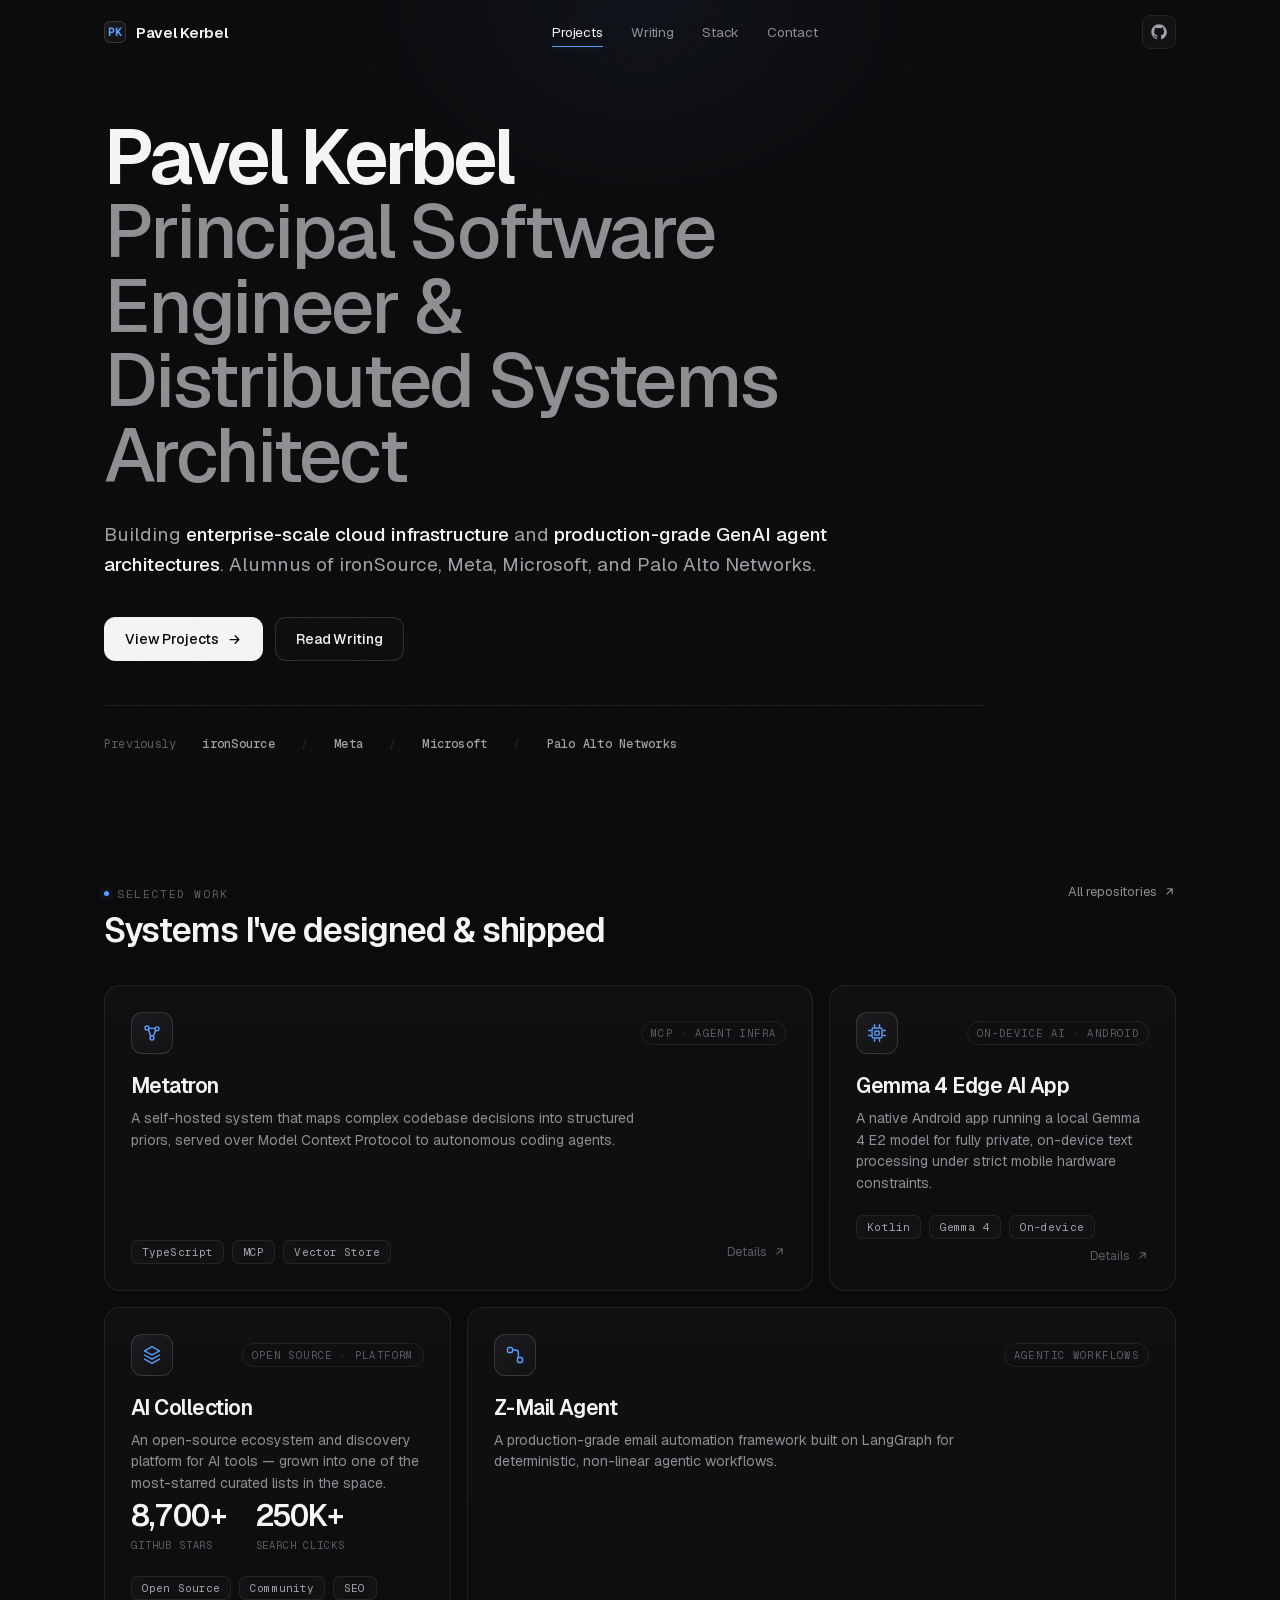
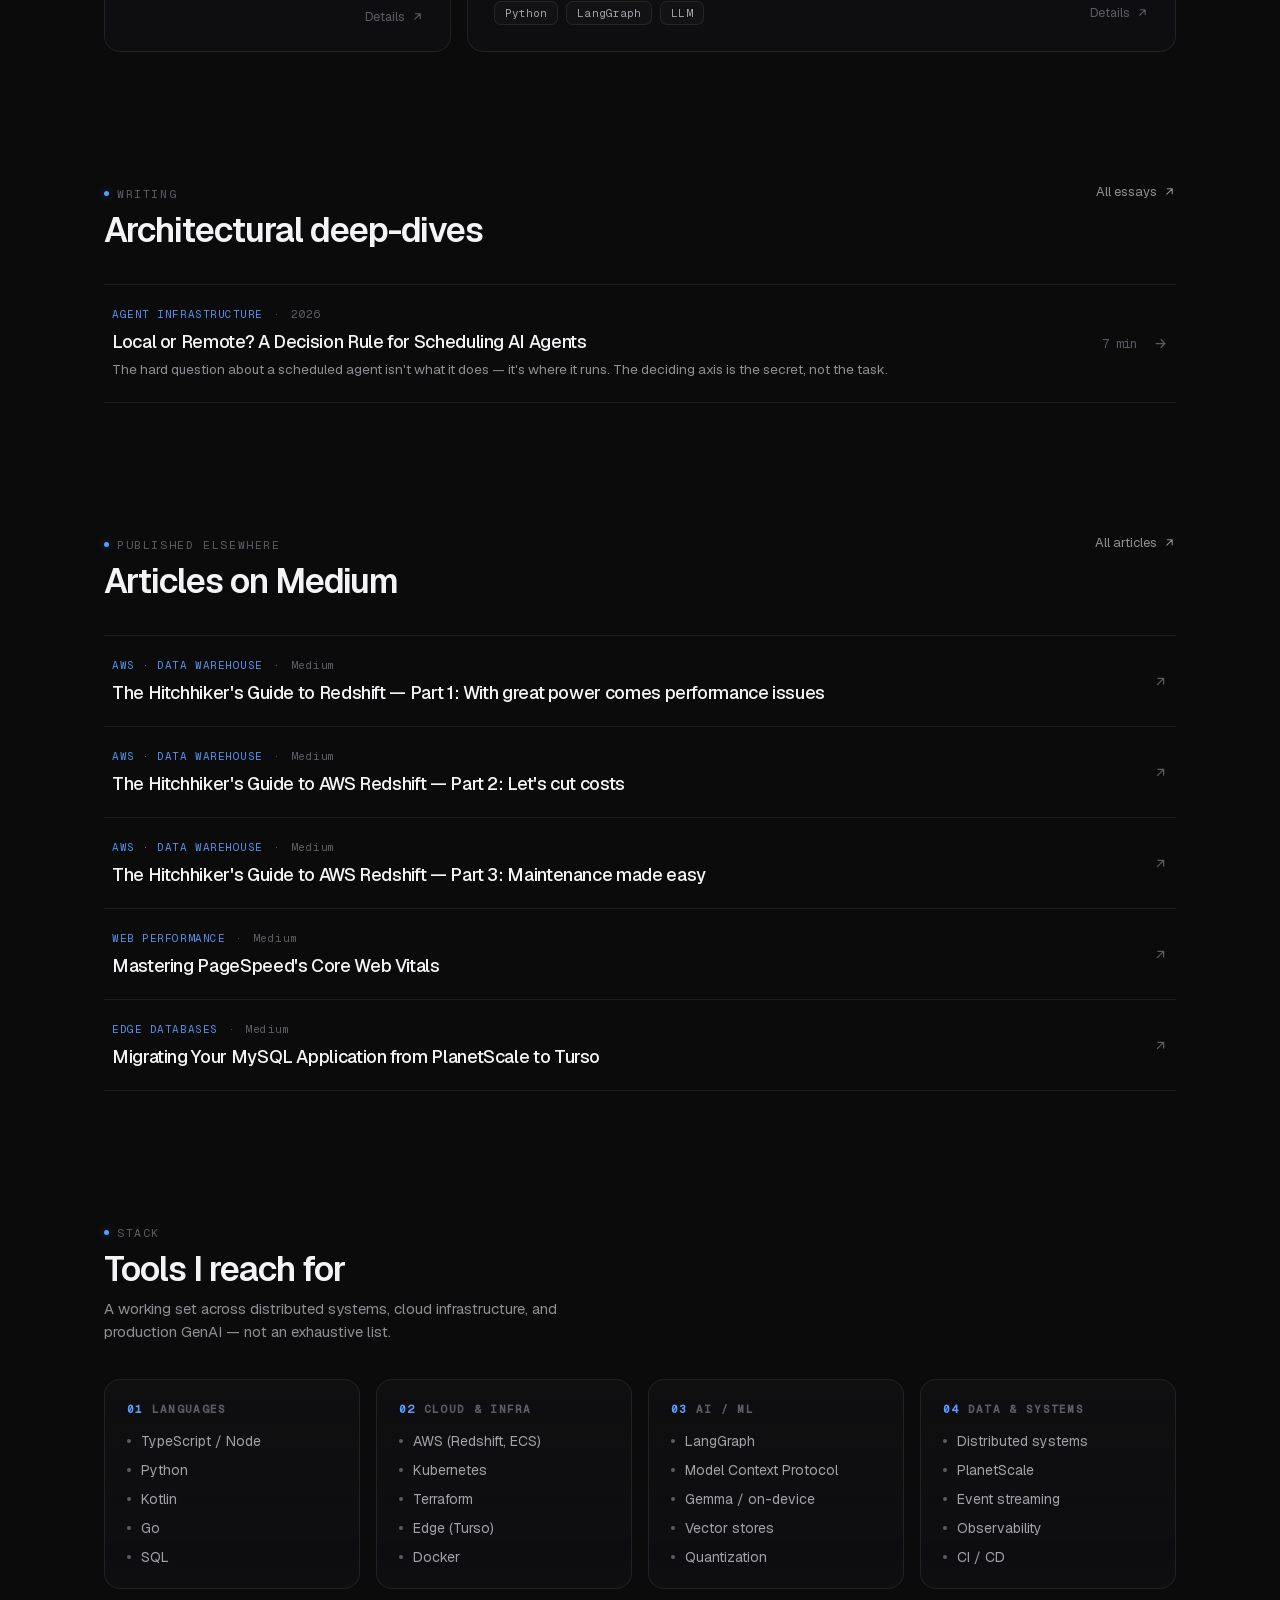
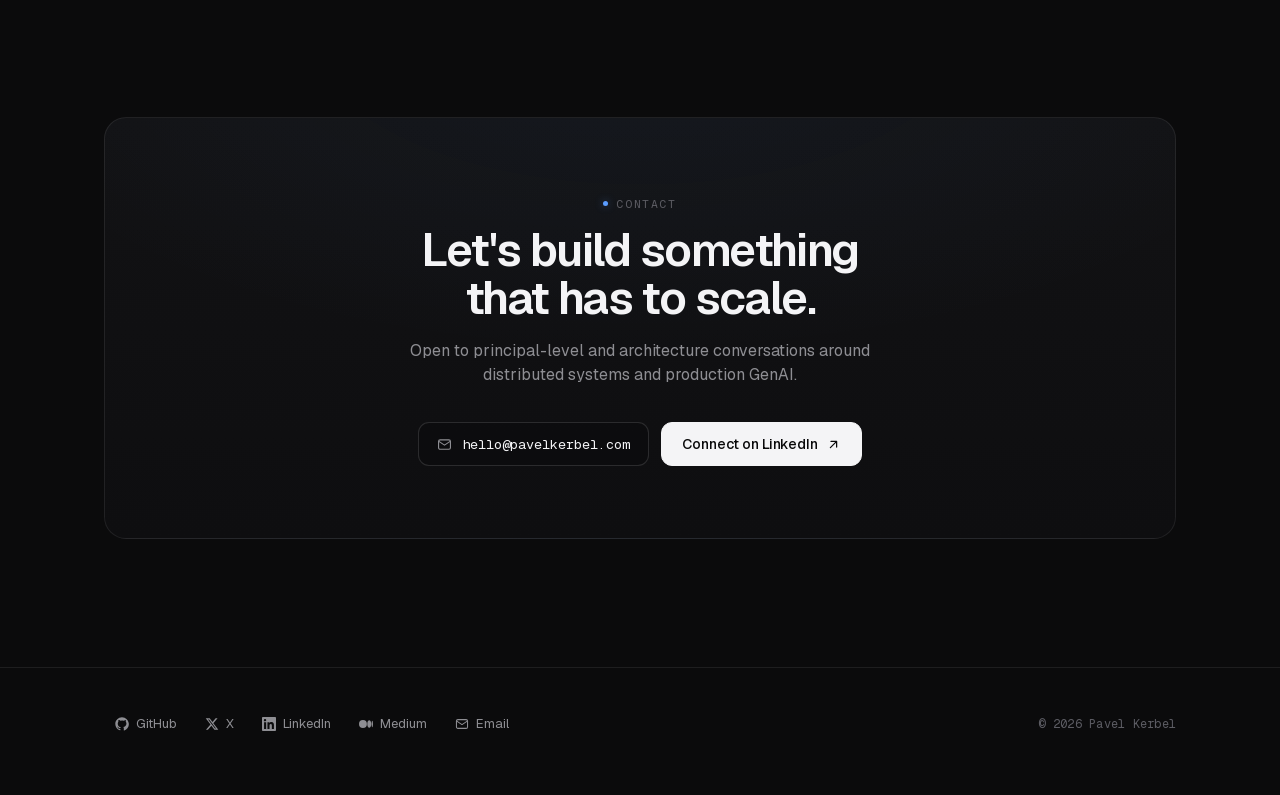
==== index.html @ 2e38ba73 "Add Medium links & external articles, Metatron site link, ironSource alumni; footer X/Medium" ====
<!DOCTYPE html>
<html lang="en">
<head>
  <meta charset="UTF-8">
  <!-- Google tag (gtag.js) -->
  <script async src="https://www.googletagmanager.com/gtag/js?id=G-NZ51RTLZ8E"></script>
  <script>
    window.dataLayer = window.dataLayer || [];
    function gtag(){dataLayer.push(arguments);}
    gtag('js', new Date());

    gtag('config', 'G-NZ51RTLZ8E');
  </script>
  <meta name="viewport" content="width=device-width, initial-scale=1.0">
  <title>Pavel Kerbel — Principal Software Engineer &amp; Distributed Systems Architect</title>
  
  <!-- SEO Meta Tags -->
  <meta name="description" content="Pavel Kerbel - Principal Software Engineer &amp; Distributed Systems Architect specializing in enterprise-scale cloud infrastructure and GenAI agent architectures. Alumnus of ironSource, Meta, Microsoft, and Palo Alto Networks.">
  <meta property="og:title" content="Pavel Kerbel — Principal Engineer &amp; Systems Architect">
  <meta property="og:description" content="Building enterprise-scale cloud infrastructure and production-grade GenAI agent architectures. Field notes on Claude Code, agents, and distributed systems.">
  <meta property="og:type" content="website">
  <meta property="og:url" content="https://pavelkerbel.com/">
  <meta property="og:site_name" content="Pavel Kerbel">
  <meta property="og:locale" content="en_US">
  <meta property="og:image" content="https://pavelkerbel.com/assets/og/home.png">
  <meta property="og:image:secure_url" content="https://pavelkerbel.com/assets/og/home.png">
  <meta property="og:image:type" content="image/png">
  <meta property="og:image:width" content="1200">
  <meta property="og:image:height" content="630">
  <meta property="og:image:alt" content="Pavel Kerbel — Principal Software Engineer &amp; Distributed Systems Architect">
  <link rel="canonical" href="https://pavelkerbel.com/">
  <meta name="author" content="Pavel Kerbel">

  <meta name="twitter:card" content="summary_large_image">
  <meta name="twitter:site" content="@kerbelp">
  <meta name="twitter:creator" content="@kerbelp">
  <meta name="twitter:title" content="Pavel Kerbel — Principal Engineer &amp; Systems Architect">
  <meta name="twitter:description" content="Building enterprise-scale cloud infrastructure and production-grade GenAI agent architectures. Field notes on Claude Code, agents, and distributed systems.">
  <meta name="twitter:image" content="https://pavelkerbel.com/assets/og/home.png">

  <link rel="icon" href="favicon.svg" type="image/svg+xml">
  <link rel="icon" href="favicon-32x32.png" sizes="32x32" type="image/png">
  <link rel="apple-touch-icon" href="apple-touch-icon.png">
  <meta name="theme-color" content="#0B0B0C">

  <script type="application/ld+json">
{
  "@context": "https://schema.org",
  "@type": "Person",
  "name": "Pavel Kerbel",
  "url": "https://pavelkerbel.com/",
  "image": "https://pavelkerbel.com/assets/og/home.png",
  "jobTitle": "Principal Software Engineer & Distributed Systems Architect",
  "knowsAbout": ["Distributed Systems", "Cloud Infrastructure", "GenAI Agent Architectures", "Claude Code", "Software Engineering"],
  "alumniOf": ["ironSource", "Meta", "Microsoft", "Palo Alto Networks"],
  "sameAs": ["https://github.com/kerbelp", "https://www.linkedin.com/in/kerbelp/"]
}
  </script>
  <script type="application/ld+json">
{
  "@context": "https://schema.org",
  "@type": "WebSite",
  "name": "Pavel Kerbel",
  "url": "https://pavelkerbel.com/",
  "inLanguage": "en-US",
  "author": { "@type": "Person", "name": "Pavel Kerbel" }
}
  </script>

  <link rel="preconnect" href="https://fonts.googleapis.com">
  <link rel="preconnect" href="https://fonts.gstatic.com" crossorigin>
  <link rel="stylesheet" href="style.css">
</head>
<body>
  <div class="grain"></div>
  
  <!-- Header -->
  <header class="hdr" id="header">
    <div class="wrap hdr-in">
      <a class="brand" href="#top" id="brand-logo">
        <span class="mark">PK</span>
        Pavel Kerbel
      </a>
      <nav class="nav">
        <a href="#projects" class="nav-link active" data-sec="projects">Projects</a>
        <a href="#writing" class="nav-link" data-sec="writing">Writing</a>
        <a href="#stack" class="nav-link" data-sec="stack">Stack</a>
        <a href="#contact" class="nav-link" data-sec="contact">Contact</a>
      </nav>
      <div class="hdr-right">
        <a class="icon-btn" href="https://github.com/kerbelp" target="_blank" rel="noreferrer" aria-label="GitHub">
          <svg viewBox="0 0 24 24" fill="currentColor"><path d="M12 .5C5.7.5.5 5.7.5 12c0 5.1 3.3 9.4 7.9 10.9.6.1.8-.2.8-.5v-2c-3.2.7-3.9-1.4-3.9-1.4-.5-1.3-1.3-1.7-1.3-1.7-1.1-.7.1-.7.1-.7 1.2.1 1.8 1.2 1.8 1.2 1 1.8 2.7 1.3 3.4 1 .1-.8.4-1.3.7-1.6-2.6-.3-5.3-1.3-5.3-5.8 0-1.3.5-2.3 1.2-3.1-.1-.3-.5-1.5.1-3.1 0 0 1-.3 3.3 1.2a11.5 11.5 0 0 1 6 0C17.3 4.6 18.3 5 18.3 5c.6 1.6.2 2.8.1 3.1.8.8 1.2 1.8 1.2 3.1 0 4.5-2.7 5.5-5.3 5.8.4.4.8 1.1.8 2.2v3.3c0 .3.2.6.8.5 4.6-1.5 7.9-5.8 7.9-10.9C23.5 5.7 18.3.5 12 .5Z"/></svg>
        </a>
      </div>
    </div>
  </header>

  <main>
    <!-- Hero Section -->
    <section id="top" class="hero">
      <div class="wrap">
        <div class="hero-in">

          <h1 class="reveal">
            Pavel Kerbel
            <span class="role">Principal Software Engineer &amp;<br>Distributed Systems Architect</span>
          </h1>
          <p class="hero-sub reveal">
            Building <strong>enterprise-scale cloud infrastructure</strong> and <strong>production-grade GenAI agent architectures</strong>. Alumnus of ironSource, Meta, Microsoft, and Palo Alto Networks.
          </p>
          <div class="hero-cta reveal">
            <button class="btn btn-primary" id="btn-view-projects">
              View Projects <svg viewBox="0 0 24 24" fill="none" stroke="currentColor" stroke-width="2" stroke-linecap="round" stroke-linejoin="round"><path d="M5 12h14M13 6l6 6-6 6"/></svg>
            </button>
            <a class="btn btn-ghost" href="blog/">
              Read Writing
            </a>
          </div>
          <div class="hero-badges reveal">
            <span class="lbl">Previously</span>
            <b>ironSource</b><span class="sep">/</span>
            <b>Meta</b><span class="sep">/</span>
            <b>Microsoft</b><span class="sep">/</span>
            <b>Palo Alto Networks</b>
          </div>
        </div>
      </div>
    </section>

    <!-- Projects Bento Section -->
    <section id="projects" class="block">
      <div class="wrap">
        <div class="sec-head reveal">
          <div>
            <span class="eyebrow">Selected Work</span>
            <h2 class="sec-title">Systems I've designed &amp; shipped</h2>
          </div>
          <a class="sec-link" href="https://github.com/kerbelp" target="_blank" rel="noreferrer">
            All repositories <svg viewBox="0 0 24 24" fill="none" stroke="currentColor" stroke-width="2" stroke-linecap="round" stroke-linejoin="round"><path d="M7 17 17 7M8 7h9v9"/></svg>
          </a>
        </div>
        
        <div class="bento reveal">
          <!-- Metatron Card -->
          <article class="card card-span-4" data-project-id="metatron" role="button" tabindex="0">
            <div class="card-top">
              <div class="card-glyph"><svg viewBox="0 0 24 24" fill="none" stroke="currentColor" stroke-width="1.7" stroke-linecap="round" stroke-linejoin="round"><circle cx="6" cy="6" r="2.4"/><circle cx="18" cy="7" r="2.4"/><circle cx="12" cy="18" r="2.4"/><path d="M7.7 7.6 10.4 16M16.4 8.7 13.4 16M8.3 6.4h7.4"/></svg></div>
              <span class="card-kind">MCP · Agent Infra</span>
            </div>
            <h3>Metatron</h3>
            <p>A self-hosted system that maps complex codebase decisions into structured priors, served over Model Context Protocol to autonomous coding agents.</p>
            <div class="card-foot">
              <span class="chip">TypeScript</span>
              <span class="chip">MCP</span>
              <span class="chip">Vector Store</span>
              <span class="card-open">Details <svg viewBox="0 0 24 24" fill="none" stroke="currentColor" stroke-width="2" stroke-linecap="round" stroke-linejoin="round"><path d="M7 17 17 7M8 7h9v9"/></svg></span>
            </div>
          </article>

          <!-- Gemma Guard Card -->
          <article class="card card-span-2" data-project-id="gemma" role="button" tabindex="0">
            <div class="card-top">
              <div class="card-glyph"><svg viewBox="0 0 24 24" fill="none" stroke="currentColor" stroke-width="1.7" stroke-linecap="round" stroke-linejoin="round"><rect x="6" y="6" width="12" height="12" rx="2"/><rect x="9.5" y="9.5" width="5" height="5" rx="1"/><path d="M9 2v2.5M15 2v2.5M9 19.5V22M15 19.5V22M2 9h2.5M2 15h2.5M19.5 9H22M19.5 15H22"/></svg></div>
              <span class="card-kind">On-device AI · Android</span>
            </div>
            <h3>Gemma 4 Edge AI App</h3>
            <p>A native Android app running a local Gemma 4 E2 model for fully private, on-device text processing under strict mobile hardware constraints.</p>
            <div class="card-foot">
              <span class="chip">Kotlin</span>
              <span class="chip">Gemma 4</span>
              <span class="chip">On-device</span>
              <span class="card-open">Details <svg viewBox="0 0 24 24" fill="none" stroke="currentColor" stroke-width="2" stroke-linecap="round" stroke-linejoin="round"><path d="M7 17 17 7M8 7h9v9"/></svg></span>
            </div>
          </article>

          <!-- AI Collection Card -->
          <article class="card card-span-2" data-project-id="aicollection" role="button" tabindex="0">
            <div class="card-top">
              <div class="card-glyph"><svg viewBox="0 0 24 24" fill="none" stroke="currentColor" stroke-width="1.7" stroke-linecap="round" stroke-linejoin="round"><path d="m12 2 9 5-9 5-9-5 9-5Z"/><path d="m3 12 9 5 9-5M3 17l9 5 9-5"/></svg></div>
              <span class="card-kind">Open Source · Platform</span>
            </div>
            <h3>AI Collection</h3>
            <p>An open-source ecosystem and discovery platform for AI tools — grown into one of the most-starred curated lists in the space.</p>
            <div class="card-stats">
              <div class="stat">
                <span class="num" id="stat-stars" data-target="8700" data-suffix="+">0+</span>
                <span class="lbl">GitHub stars</span>
              </div>
              <div class="stat">
                <span class="num" id="stat-clicks" data-target="250" data-suffix="K+">0K+</span>
                <span class="lbl">Search clicks</span>
              </div>
            </div>
            <div class="card-foot">
              <span class="chip">Open Source</span>
              <span class="chip">Community</span>
              <span class="chip">SEO</span>
              <span class="card-open">Details <svg viewBox="0 0 24 24" fill="none" stroke="currentColor" stroke-width="2" stroke-linecap="round" stroke-linejoin="round"><path d="M7 17 17 7M8 7h9v9"/></svg></span>
            </div>
          </article>

          <!-- Z-Mail Agent Card -->
          <article class="card card-span-4" data-project-id="zmail" role="button" tabindex="0">
            <div class="card-top">
              <div class="card-glyph"><svg viewBox="0 0 24 24" fill="none" stroke="currentColor" stroke-width="1.7" stroke-linecap="round" stroke-linejoin="round"><rect x="3" y="3" width="6" height="6" rx="1.5"/><rect x="15" y="15" width="6" height="6" rx="1.5"/><path d="M9 6h4a3 3 0 0 1 3 3v6"/></svg></div>
              <span class="card-kind">Agentic Workflows</span>
            </div>
            <h3>Z-Mail Agent</h3>
            <p>A production-grade email automation framework built on LangGraph for deterministic, non-linear agentic workflows.</p>
            <div class="card-foot">
              <span class="chip">Python</span>
              <span class="chip">LangGraph</span>
              <span class="chip">LLM</span>
              <span class="card-open">Details <svg viewBox="0 0 24 24" fill="none" stroke="currentColor" stroke-width="2" stroke-linecap="round" stroke-linejoin="round"><path d="M7 17 17 7M8 7h9v9"/></svg></span>
            </div>
          </article>
        </div>
      </div>
    </section>

    <!-- Writing Section -->
    <section id="writing" class="block">
      <div class="wrap">
        <div class="sec-head reveal">
          <div>
            <span class="eyebrow">Writing</span>
            <h2 class="sec-title">Architectural deep-dives</h2>
          </div>
          <a class="sec-link" href="blog/">All essays <svg viewBox="0 0 24 24" fill="none" stroke="currentColor" stroke-width="2" stroke-linecap="round" stroke-linejoin="round"><path d="M7 17 17 7M8 7h9v9"/></svg></a>
        </div>
        <div class="writing-list reveal">
          <a class="post" href="blog/local-or-remote-scheduling-ai-agents/" data-tags="agents,routines,claude-code,mcp,automation,ai-infrastructure">
            <div class="post-main">
              <div class="post-meta">
                <span class="post-tag">Agent Infrastructure</span>
                <span>·</span>
                <span>2026</span>
              </div>
              <h3>Local or Remote? A Decision Rule for Scheduling AI Agents</h3>
              <p class="post-desc">The hard question about a scheduled agent isn't what it does — it's where it runs. The deciding axis is the secret, not the task.</p>
            </div>
            <div class="post-right">
              <span>7 min</span>
              <svg viewBox="0 0 24 24" fill="none" stroke="currentColor" stroke-width="2" stroke-linecap="round" stroke-linejoin="round"><path d="M5 12h14M13 6l6 6-6 6"/></svg>
            </div>
          </a>
        </div>
      </div>
    </section>

    <!-- External Articles Section -->
    <section id="external-writing" class="block">
      <div class="wrap">
        <div class="sec-head reveal">
          <div>
            <span class="eyebrow">Published Elsewhere</span>
            <h2 class="sec-title">Articles on Medium</h2>
          </div>
          <a class="sec-link" href="https://medium.com/@kerbelp" target="_blank" rel="noreferrer">All articles <svg viewBox="0 0 24 24" fill="none" stroke="currentColor" stroke-width="2" stroke-linecap="round" stroke-linejoin="round"><path d="M7 17 17 7M8 7h9v9"/></svg></a>
        </div>
        <div class="writing-list reveal">
          <a class="post" href="https://medium.com/blog-atomdata-io/the-hitchhikers-guide-to-redshift-part-1-with-great-power-comes-performance-issues-748d293e0b18" target="_blank" rel="noreferrer">
            <div class="post-main">
              <div class="post-meta">
                <span class="post-tag">AWS · Data Warehouse</span>
                <span>·</span>
                <span>Medium</span>
              </div>
              <h3>The Hitchhiker's Guide to Redshift — Part 1: With great power comes performance issues</h3>
            </div>
            <div class="post-right">
              <svg viewBox="0 0 24 24" fill="none" stroke="currentColor" stroke-width="2" stroke-linecap="round" stroke-linejoin="round"><path d="M7 17 17 7M8 7h9v9"/></svg>
            </div>
          </a>

          <a class="post" href="https://medium.com/blog-atomdata-io/the-hitchhikers-guide-to-aws-redshift-part-2-let-s-cut-costs-cfdf2d67293b" target="_blank" rel="noreferrer">
            <div class="post-main">
              <div class="post-meta">
                <span class="post-tag">AWS · Data Warehouse</span>
                <span>·</span>
                <span>Medium</span>
              </div>
              <h3>The Hitchhiker's Guide to AWS Redshift — Part 2: Let's cut costs</h3>
            </div>
            <div class="post-right">
              <svg viewBox="0 0 24 24" fill="none" stroke="currentColor" stroke-width="2" stroke-linecap="round" stroke-linejoin="round"><path d="M7 17 17 7M8 7h9v9"/></svg>
            </div>
          </a>

          <a class="post" href="https://medium.com/blog-atomdata-io/the-hitchhikers-guide-to-aws-redshift-part-3-maintenance-made-easy-c0896f9fc51c" target="_blank" rel="noreferrer">
            <div class="post-main">
              <div class="post-meta">
                <span class="post-tag">AWS · Data Warehouse</span>
                <span>·</span>
                <span>Medium</span>
              </div>
              <h3>The Hitchhiker's Guide to AWS Redshift — Part 3: Maintenance made easy</h3>
            </div>
            <div class="post-right">
              <svg viewBox="0 0 24 24" fill="none" stroke="currentColor" stroke-width="2" stroke-linecap="round" stroke-linejoin="round"><path d="M7 17 17 7M8 7h9v9"/></svg>
            </div>
          </a>

          <a class="post" href="https://medium.com/@kerbelp/master-pagespeeds-core-web-vitals-d7a987f8e7b8" target="_blank" rel="noreferrer">
            <div class="post-main">
              <div class="post-meta">
                <span class="post-tag">Web Performance</span>
                <span>·</span>
                <span>Medium</span>
              </div>
              <h3>Mastering PageSpeed's Core Web Vitals</h3>
            </div>
            <div class="post-right">
              <svg viewBox="0 0 24 24" fill="none" stroke="currentColor" stroke-width="2" stroke-linecap="round" stroke-linejoin="round"><path d="M7 17 17 7M8 7h9v9"/></svg>
            </div>
          </a>

          <a class="post" href="https://medium.com/@kerbelp/migrating-your-mysql-application-from-planetscale-to-turso-483ae6175502" target="_blank" rel="noreferrer">
            <div class="post-main">
              <div class="post-meta">
                <span class="post-tag">Edge Databases</span>
                <span>·</span>
                <span>Medium</span>
              </div>
              <h3>Migrating Your MySQL Application from PlanetScale to Turso</h3>
            </div>
            <div class="post-right">
              <svg viewBox="0 0 24 24" fill="none" stroke="currentColor" stroke-width="2" stroke-linecap="round" stroke-linejoin="round"><path d="M7 17 17 7M8 7h9v9"/></svg>
            </div>
          </a>
        </div>
      </div>
    </section>

    <!-- Stack Section -->
    <section id="stack" class="block">
      <div class="wrap">
        <div class="sec-head reveal">
          <div>
            <span class="eyebrow">Stack</span>
            <h2 class="sec-title">Tools I reach for</h2>
            <p class="sec-sub">A working set across distributed systems, cloud infrastructure, and production GenAI — not an exhaustive list.</p>
          </div>
        </div>
        <div class="stack-grid reveal">
          <div class="stack-col">
            <h4><span class="ix">01</span> Languages</h4>
            <ul>
              <li>TypeScript / Node</li>
              <li>Python</li>
              <li>Kotlin</li>
              <li>Go</li>
              <li>SQL</li>
            </ul>
          </div>
          <div class="stack-col">
            <h4><span class="ix">02</span> Cloud &amp; Infra</h4>
            <ul>
              <li>AWS (Redshift, ECS)</li>
              <li>Kubernetes</li>
              <li>Terraform</li>
              <li>Edge (Turso)</li>
              <li>Docker</li>
            </ul>
          </div>
          <div class="stack-col">
            <h4><span class="ix">03</span> AI / ML</h4>
            <ul>
              <li>LangGraph</li>
              <li>Model Context Protocol</li>
              <li>Gemma / on-device</li>
              <li>Vector stores</li>
              <li>Quantization</li>
            </ul>
          </div>
          <div class="stack-col">
            <h4><span class="ix">04</span> Data &amp; Systems</h4>
            <ul>
              <li>Distributed systems</li>
              <li>PlanetScale</li>
              <li>Event streaming</li>
              <li>Observability</li>
              <li>CI / CD</li>
            </ul>
          </div>
        </div>
      </div>
    </section>

    <!-- Contact Section -->
    <section id="contact" class="block">
      <div class="wrap">
        <div class="contact reveal">
          <span class="eyebrow" style="justify-content: center; display: inline-flex;">Contact</span>
          <h2 style="margin-top: 16px;">Let's build something<br>that has to scale.</h2>
          <p>Open to principal-level and architecture conversations around distributed systems and production GenAI.</p>
          <div class="contact-actions">
            <button class="email-btn" id="btn-copy-email">
              <svg viewBox="0 0 24 24" fill="none" stroke="currentColor" stroke-width="1.8" stroke-linecap="round" stroke-linejoin="round"><rect x="2.5" y="4.5" width="19" height="15" rx="2.5"/><path d="m3 7 9 6 9-6"/></svg> hello@pavelkerbel.com
            </button>
            <a class="btn btn-primary" href="https://www.linkedin.com/in/kerbelp/" target="_blank" rel="noreferrer">
              Connect on LinkedIn <svg viewBox="0 0 24 24" fill="none" stroke="currentColor" stroke-width="2" stroke-linecap="round" stroke-linejoin="round"><path d="M7 17 17 7M8 7h9v9"/></svg>
            </a>
          </div>
        </div>
      </div>
    </section>
  </main>

  <!-- Footer -->
  <footer class="footer">
    <div class="wrap footer-in">
      <div class="footer-links">
        <a href="https://github.com/kerbelp" target="_blank" rel="noreferrer"><svg viewBox="0 0 24 24" fill="currentColor"><path d="M12 .5C5.7.5.5 5.7.5 12c0 5.1 3.3 9.4 7.9 10.9.6.1.8-.2.8-.5v-2c-3.2.7-3.9-1.4-3.9-1.4-.5-1.3-1.3-1.7-1.3-1.7-1.1-.7.1-.7.1-.7 1.2.1 1.8 1.2 1.8 1.2 1 1.8 2.7 1.3 3.4 1 .1-.8.4-1.3.7-1.6-2.6-.3-5.3-1.3-5.3-5.8 0-1.3.5-2.3 1.2-3.1-.1-.3-.5-1.5.1-3.1 0 0 1-.3 3.3 1.2a11.5 11.5 0 0 1 6 0C17.3 4.6 18.3 5 18.3 5c.6 1.6.2 2.8.1 3.1.8.8 1.2 1.8 1.2 3.1 0 4.5-2.7 5.5-5.3 5.8.4.4.8 1.1.8 2.2v3.3c0 .3.2.6.8.5 4.6-1.5 7.9-5.8 7.9-10.9C23.5 5.7 18.3.5 12 .5Z"/></svg> GitHub</a>
        <a href="https://x.com/kerbelp" target="_blank" rel="noreferrer"><svg viewBox="0 0 24 24" fill="currentColor"><path d="M18.244 2.25h3.308l-7.227 8.26 8.502 11.24H16.17l-5.214-6.817L4.99 21.75H1.68l7.73-8.835L1.254 2.25H8.08l4.713 6.231zm-1.161 17.52h1.833L7.084 4.126H5.117z"/></svg> X</a>
        <a href="https://www.linkedin.com/in/kerbelp/" target="_blank" rel="noreferrer"><svg viewBox="0 0 24 24" fill="currentColor"><path d="M20.45 20.45h-3.56v-5.57c0-1.33-.02-3.04-1.85-3.04-1.85 0-2.14 1.45-2.14 2.94v5.67H9.35V9h3.41v1.56h.05c.48-.9 1.64-1.85 3.37-1.85 3.6 0 4.27 2.37 4.27 5.46v6.28ZM5.34 7.43a2.07 2.07 0 1 1 0-4.13 2.07 2.07 0 0 1 0 4.13ZM7.12 20.45H3.55V9h3.57v11.45ZM22.22 0H1.77C.79 0 0 .77 0 1.73v20.54C0 23.22.79 24 1.77 24h20.45c.98 0 1.78-.78 1.78-1.73V1.73C24 .77 23.2 0 22.22 0Z"/></svg> LinkedIn</a>
        <a href="https://medium.com/@kerbelp" target="_blank" rel="noreferrer"><svg viewBox="0 0 24 24" fill="currentColor"><path d="M13.54 12a6.8 6.8 0 0 1-6.77 6.82A6.8 6.8 0 0 1 0 12a6.8 6.8 0 0 1 6.77-6.82A6.8 6.8 0 0 1 13.54 12zM20.96 12c0 3.54-1.51 6.42-3.38 6.42-1.87 0-3.39-2.88-3.39-6.42s1.52-6.42 3.39-6.42 3.38 2.88 3.38 6.42M24 12c0 3.17-.53 5.75-1.19 5.75-.66 0-1.19-2.58-1.19-5.75s.53-5.75 1.19-5.75S24 8.83 24 12z"/></svg> Medium</a>
        <a href="mailto:hello@pavelkerbel.com"><svg viewBox="0 0 24 24" fill="none" stroke="currentColor" stroke-width="1.8" stroke-linecap="round" stroke-linejoin="round"><rect x="2.5" y="4.5" width="19" height="15" rx="2.5"/><path d="m3 7 9 6 9-6"/></svg> Email</a>
      </div>
      <span class="copyright">© 2026 Pavel Kerbel</span>
    </div>
  </footer>

  <!-- Modal scrim and template container -->
  <div class="modal-scrim" id="project-modal" style="display: none;">
    <div class="modal" id="modal-content">
      <!-- Dynamic Content Injector -->
    </div>
  </div>

  <!-- Toast Notification -->
  <div class="toast" id="toast-notification">
    <svg viewBox="0 0 24 24" fill="none" stroke="currentColor" stroke-width="2.4" stroke-linecap="round" stroke-linejoin="round"><path d="M20 6 9 17l-5-5"/></svg> Email copied to clipboard
  </div>

  <!-- Vanilla JS logic -->
  <script src="app.js"></script>
</body>
</html>
---- style.css ----
/* cyrillic-ext */
@font-face {
  font-family: 'Geist';
  font-style: normal;
  font-weight: 300;
  font-display: swap;
  src: url("fonts/e29f8e27-f8c9-4953-a61b-477ca6fa495c.woff2") format('woff2');
  unicode-range: U+0460-052F, U+1C80-1C8A, U+20B4, U+2DE0-2DFF, U+A640-A69F, U+FE2E-FE2F;
}
/* cyrillic */
@font-face {
  font-family: 'Geist';
  font-style: normal;
  font-weight: 300;
  font-display: swap;
  src: url("fonts/02e0edfd-99ec-4066-a321-1cae025c4f57.woff2") format('woff2');
  unicode-range: U+0301, U+0400-045F, U+0490-0491, U+04B0-04B1, U+2116;
}
/* vietnamese */
@font-face {
  font-family: 'Geist';
  font-style: normal;
  font-weight: 300;
  font-display: swap;
  src: url("fonts/5e59c840-a5d9-4b17-b4b4-eda919d2d9b7.woff2") format('woff2');
  unicode-range: U+0102-0103, U+0110-0111, U+0128-0129, U+0168-0169, U+01A0-01A1, U+01AF-01B0, U+0300-0301, U+0303-0304, U+0308-0309, U+0323, U+0329, U+1EA0-1EF9, U+20AB;
}
/* latin-ext */
@font-face {
  font-family: 'Geist';
  font-style: normal;
  font-weight: 300;
  font-display: swap;
  src: url("fonts/b0751911-b2d7-48f4-85fe-819244debfb4.woff2") format('woff2');
  unicode-range: U+0100-02BA, U+02BD-02C5, U+02C7-02CC, U+02CE-02D7, U+02DD-02FF, U+0304, U+0308, U+0329, U+1D00-1DBF, U+1E00-1E9F, U+1EF2-1EFF, U+2020, U+20A0-20AB, U+20AD-20C0, U+2113, U+2C60-2C7F, U+A720-A7FF;
}
/* latin */
@font-face {
  font-family: 'Geist';
  font-style: normal;
  font-weight: 300;
  font-display: swap;
  src: url("fonts/5f80c4a5-76d3-400f-a30b-2440a5e7821f.woff2") format('woff2');
  unicode-range: U+0000-00FF, U+0131, U+0152-0153, U+02BB-02BC, U+02C6, U+02DA, U+02DC, U+0304, U+0308, U+0329, U+2000-206F, U+20AC, U+2122, U+2191, U+2193, U+2212, U+2215, U+FEFF, U+FFFD;
}
/* cyrillic-ext */
@font-face {
  font-family: 'Geist';
  font-style: normal;
  font-weight: 400;
  font-display: swap;
  src: url("fonts/e29f8e27-f8c9-4953-a61b-477ca6fa495c.woff2") format('woff2');
  unicode-range: U+0460-052F, U+1C80-1C8A, U+20B4, U+2DE0-2DFF, U+A640-A69F, U+FE2E-FE2F;
}
/* cyrillic */
@font-face {
  font-family: 'Geist';
  font-style: normal;
  font-weight: 400;
  font-display: swap;
  src: url("fonts/02e0edfd-99ec-4066-a321-1cae025c4f57.woff2") format('woff2');
  unicode-range: U+0301, U+0400-045F, U+0490-0491, U+04B0-04B1, U+2116;
}
/* vietnamese */
@font-face {
  font-family: 'Geist';
  font-style: normal;
  font-weight: 400;
  font-display: swap;
  src: url("fonts/5e59c840-a5d9-4b17-b4b4-eda919d2d9b7.woff2") format('woff2');
  unicode-range: U+0102-0103, U+0110-0111, U+0128-0129, U+0168-0169, U+01A0-01A1, U+01AF-01B0, U+0300-0301, U+0303-0304, U+0308-0309, U+0323, U+0329, U+1EA0-1EF9, U+20AB;
}
/* latin-ext */
@font-face {
  font-family: 'Geist';
  font-style: normal;
  font-weight: 400;
  font-display: swap;
  src: url("fonts/b0751911-b2d7-48f4-85fe-819244debfb4.woff2") format('woff2');
  unicode-range: U+0100-02BA, U+02BD-02C5, U+02C7-02CC, U+02CE-02D7, U+02DD-02FF, U+0304, U+0308, U+0329, U+1D00-1DBF, U+1E00-1E9F, U+1EF2-1EFF, U+2020, U+20A0-20AB, U+20AD-20C0, U+2113, U+2C60-2C7F, U+A720-A7FF;
}
/* latin */
@font-face {
  font-family: 'Geist';
  font-style: normal;
  font-weight: 400;
  font-display: swap;
  src: url("fonts/5f80c4a5-76d3-400f-a30b-2440a5e7821f.woff2") format('woff2');
  unicode-range: U+0000-00FF, U+0131, U+0152-0153, U+02BB-02BC, U+02C6, U+02DA, U+02DC, U+0304, U+0308, U+0329, U+2000-206F, U+20AC, U+2122, U+2191, U+2193, U+2212, U+2215, U+FEFF, U+FFFD;
}
/* cyrillic-ext */
@font-face {
  font-family: 'Geist';
  font-style: normal;
  font-weight: 500;
  font-display: swap;
  src: url("fonts/e29f8e27-f8c9-4953-a61b-477ca6fa495c.woff2") format('woff2');
  unicode-range: U+0460-052F, U+1C80-1C8A, U+20B4, U+2DE0-2DFF, U+A640-A69F, U+FE2E-FE2F;
}
/* cyrillic */
@font-face {
  font-family: 'Geist';
  font-style: normal;
  font-weight: 500;
  font-display: swap;
  src: url("fonts/02e0edfd-99ec-4066-a321-1cae025c4f57.woff2") format('woff2');
  unicode-range: U+0301, U+0400-045F, U+0490-0491, U+04B0-04B1, U+2116;
}
/* vietnamese */
@font-face {
  font-family: 'Geist';
  font-style: normal;
  font-weight: 500;
  font-display: swap;
  src: url("fonts/5e59c840-a5d9-4b17-b4b4-eda919d2d9b7.woff2") format('woff2');
  unicode-range: U+0102-0103, U+0110-0111, U+0128-0129, U+0168-0169, U+01A0-01A1, U+01AF-01B0, U+0300-0301, U+0303-0304, U+0308-0309, U+0323, U+0329, U+1EA0-1EF9, U+20AB;
}
/* latin-ext */
@font-face {
  font-family: 'Geist';
  font-style: normal;
  font-weight: 500;
  font-display: swap;
  src: url("fonts/b0751911-b2d7-48f4-85fe-819244debfb4.woff2") format('woff2');
  unicode-range: U+0100-02BA, U+02BD-02C5, U+02C7-02CC, U+02CE-02D7, U+02DD-02FF, U+0304, U+0308, U+0329, U+1D00-1DBF, U+1E00-1E9F, U+1EF2-1EFF, U+2020, U+20A0-20AB, U+20AD-20C0, U+2113, U+2C60-2C7F, U+A720-A7FF;
}
/* latin */
@font-face {
  font-family: 'Geist';
  font-style: normal;
  font-weight: 500;
  font-display: swap;
  src: url("fonts/5f80c4a5-76d3-400f-a30b-2440a5e7821f.woff2") format('woff2');
  unicode-range: U+0000-00FF, U+0131, U+0152-0153, U+02BB-02BC, U+02C6, U+02DA, U+02DC, U+0304, U+0308, U+0329, U+2000-206F, U+20AC, U+2122, U+2191, U+2193, U+2212, U+2215, U+FEFF, U+FFFD;
}
/* cyrillic-ext */
@font-face {
  font-family: 'Geist';
  font-style: normal;
  font-weight: 600;
  font-display: swap;
  src: url("fonts/e29f8e27-f8c9-4953-a61b-477ca6fa495c.woff2") format('woff2');
  unicode-range: U+0460-052F, U+1C80-1C8A, U+20B4, U+2DE0-2DFF, U+A640-A69F, U+FE2E-FE2F;
}
/* cyrillic */
@font-face {
  font-family: 'Geist';
  font-style: normal;
  font-weight: 600;
  font-display: swap;
  src: url("fonts/02e0edfd-99ec-4066-a321-1cae025c4f57.woff2") format('woff2');
  unicode-range: U+0301, U+0400-045F, U+0490-0491, U+04B0-04B1, U+2116;
}
/* vietnamese */
@font-face {
  font-family: 'Geist';
  font-style: normal;
  font-weight: 600;
  font-display: swap;
  src: url("fonts/5e59c840-a5d9-4b17-b4b4-eda919d2d9b7.woff2") format('woff2');
  unicode-range: U+0102-0103, U+0110-0111, U+0128-0129, U+0168-0169, U+01A0-01A1, U+01AF-01B0, U+0300-0301, U+0303-0304, U+0308-0309, U+0323, U+0329, U+1EA0-1EF9, U+20AB;
}
/* latin-ext */
@font-face {
  font-family: 'Geist';
  font-style: normal;
  font-weight: 600;
  font-display: swap;
  src: url("fonts/b0751911-b2d7-48f4-85fe-819244debfb4.woff2") format('woff2');
  unicode-range: U+0100-02BA, U+02BD-02C5, U+02C7-02CC, U+02CE-02D7, U+02DD-02FF, U+0304, U+0308, U+0329, U+1D00-1DBF, U+1E00-1E9F, U+1EF2-1EFF, U+2020, U+20A0-20AB, U+20AD-20C0, U+2113, U+2C60-2C7F, U+A720-A7FF;
}
/* latin */
@font-face {
  font-family: 'Geist';
  font-style: normal;
  font-weight: 600;
  font-display: swap;
  src: url("fonts/5f80c4a5-76d3-400f-a30b-2440a5e7821f.woff2") format('woff2');
  unicode-range: U+0000-00FF, U+0131, U+0152-0153, U+02BB-02BC, U+02C6, U+02DA, U+02DC, U+0304, U+0308, U+0329, U+2000-206F, U+20AC, U+2122, U+2191, U+2193, U+2212, U+2215, U+FEFF, U+FFFD;
}
/* cyrillic-ext */
@font-face {
  font-family: 'Geist';
  font-style: normal;
  font-weight: 700;
  font-display: swap;
  src: url("fonts/e29f8e27-f8c9-4953-a61b-477ca6fa495c.woff2") format('woff2');
  unicode-range: U+0460-052F, U+1C80-1C8A, U+20B4, U+2DE0-2DFF, U+A640-A69F, U+FE2E-FE2F;
}
/* cyrillic */
@font-face {
  font-family: 'Geist';
  font-style: normal;
  font-weight: 700;
  font-display: swap;
  src: url("fonts/02e0edfd-99ec-4066-a321-1cae025c4f57.woff2") format('woff2');
  unicode-range: U+0301, U+0400-045F, U+0490-0491, U+04B0-04B1, U+2116;
}
/* vietnamese */
@font-face {
  font-family: 'Geist';
  font-style: normal;
  font-weight: 700;
  font-display: swap;
  src: url("fonts/5e59c840-a5d9-4b17-b4b4-eda919d2d9b7.woff2") format('woff2');
  unicode-range: U+0102-0103, U+0110-0111, U+0128-0129, U+0168-0169, U+01A0-01A1, U+01AF-01B0, U+0300-0301, U+0303-0304, U+0308-0309, U+0323, U+0329, U+1EA0-1EF9, U+20AB;
}
/* latin-ext */
@font-face {
  font-family: 'Geist';
  font-style: normal;
  font-weight: 700;
  font-display: swap;
  src: url("fonts/b0751911-b2d7-48f4-85fe-819244debfb4.woff2") format('woff2');
  unicode-range: U+0100-02BA, U+02BD-02C5, U+02C7-02CC, U+02CE-02D7, U+02DD-02FF, U+0304, U+0308, U+0329, U+1D00-1DBF, U+1E00-1E9F, U+1EF2-1EFF, U+2020, U+20A0-20AB, U+20AD-20C0, U+2113, U+2C60-2C7F, U+A720-A7FF;
}
/* latin */
@font-face {
  font-family: 'Geist';
  font-style: normal;
  font-weight: 700;
  font-display: swap;
  src: url("fonts/5f80c4a5-76d3-400f-a30b-2440a5e7821f.woff2") format('woff2');
  unicode-range: U+0000-00FF, U+0131, U+0152-0153, U+02BB-02BC, U+02C6, U+02DA, U+02DC, U+0304, U+0308, U+0329, U+2000-206F, U+20AC, U+2122, U+2191, U+2193, U+2212, U+2215, U+FEFF, U+FFFD;
}
/* cyrillic-ext */
@font-face {
  font-family: 'Geist Mono';
  font-style: normal;
  font-weight: 400;
  font-display: swap;
  src: url("fonts/e93628d7-5708-4ba1-8b4d-038cb0ce158b.woff2") format('woff2');
  unicode-range: U+0460-052F, U+1C80-1C8A, U+20B4, U+2DE0-2DFF, U+A640-A69F, U+FE2E-FE2F;
}
/* cyrillic */
@font-face {
  font-family: 'Geist Mono';
  font-style: normal;
  font-weight: 400;
  font-display: swap;
  src: url("fonts/2e220a47-0cac-47fd-a0c2-d87fb365a460.woff2") format('woff2');
  unicode-range: U+0301, U+0400-045F, U+0490-0491, U+04B0-04B1, U+2116;
}
/* symbols2 */
@font-face {
  font-family: 'Geist Mono';
  font-style: normal;
  font-weight: 400;
  font-display: swap;
  src: url("fonts/2adf43e3-f1c6-4e5c-8d7b-ce3fc3c0bacb.woff2") format('woff2');
  unicode-range: U+2000-2001, U+2004-2008, U+200A, U+23B8-23BD, U+2500-259F;
}
/* vietnamese */
@font-face {
  font-family: 'Geist Mono';
  font-style: normal;
  font-weight: 400;
  font-display: swap;
  src: url("fonts/4974fd29-18d6-426a-866e-49e801d18f09.woff2") format('woff2');
  unicode-range: U+0102-0103, U+0110-0111, U+0128-0129, U+0168-0169, U+01A0-01A1, U+01AF-01B0, U+0300-0301, U+0303-0304, U+0308-0309, U+0323, U+0329, U+1EA0-1EF9, U+20AB;
}
/* latin-ext */
@font-face {
  font-family: 'Geist Mono';
  font-style: normal;
  font-weight: 400;
  font-display: swap;
  src: url("fonts/c0227e74-2f84-4f76-a6a5-dbca41500642.woff2") format('woff2');
  unicode-range: U+0100-02BA, U+02BD-02C5, U+02C7-02CC, U+02CE-02D7, U+02DD-02FF, U+0304, U+0308, U+0329, U+1D00-1DBF, U+1E00-1E9F, U+1EF2-1EFF, U+2020, U+20A0-20AB, U+20AD-20C0, U+2113, U+2C60-2C7F, U+A720-A7FF;
}
/* latin */
@font-face {
  font-family: 'Geist Mono';
  font-style: normal;
  font-weight: 400;
  font-display: swap;
  src: url("fonts/6c6049fb-b404-49ed-b0d0-677ee3e92f3e.woff2") format('woff2');
  unicode-range: U+0000-00FF, U+0131, U+0152-0153, U+02BB-02BC, U+02C6, U+02DA, U+02DC, U+0304, U+0308, U+0329, U+2000-206F, U+20AC, U+2122, U+2191, U+2193, U+2212, U+2215, U+FEFF, U+FFFD;
}
/* cyrillic-ext */
@font-face {
  font-family: 'Geist Mono';
  font-style: normal;
  font-weight: 500;
  font-display: swap;
  src: url("fonts/e93628d7-5708-4ba1-8b4d-038cb0ce158b.woff2") format('woff2');
  unicode-range: U+0460-052F, U+1C80-1C8A, U+20B4, U+2DE0-2DFF, U+A640-A69F, U+FE2E-FE2F;
}
/* cyrillic */
@font-face {
  font-family: 'Geist Mono';
  font-style: normal;
  font-weight: 500;
  font-display: swap;
  src: url("fonts/2e220a47-0cac-47fd-a0c2-d87fb365a460.woff2") format('woff2');
  unicode-range: U+0301, U+0400-045F, U+0490-0491, U+04B0-04B1, U+2116;
}
/* symbols2 */
@font-face {
  font-family: 'Geist Mono';
  font-style: normal;
  font-weight: 500;
  font-display: swap;
  src: url("fonts/2adf43e3-f1c6-4e5c-8d7b-ce3fc3c0bacb.woff2") format('woff2');
  unicode-range: U+2000-2001, U+2004-2008, U+200A, U+23B8-23BD, U+2500-259F;
}
/* vietnamese */
@font-face {
  font-family: 'Geist Mono';
  font-style: normal;
  font-weight: 500;
  font-display: swap;
  src: url("fonts/4974fd29-18d6-426a-866e-49e801d18f09.woff2") format('woff2');
  unicode-range: U+0102-0103, U+0110-0111, U+0128-0129, U+0168-0169, U+01A0-01A1, U+01AF-01B0, U+0300-0301, U+0303-0304, U+0308-0309, U+0323, U+0329, U+1EA0-1EF9, U+20AB;
}
/* latin-ext */
@font-face {
  font-family: 'Geist Mono';
  font-style: normal;
  font-weight: 500;
  font-display: swap;
  src: url("fonts/c0227e74-2f84-4f76-a6a5-dbca41500642.woff2") format('woff2');
  unicode-range: U+0100-02BA, U+02BD-02C5, U+02C7-02CC, U+02CE-02D7, U+02DD-02FF, U+0304, U+0308, U+0329, U+1D00-1DBF, U+1E00-1E9F, U+1EF2-1EFF, U+2020, U+20A0-20AB, U+20AD-20C0, U+2113, U+2C60-2C7F, U+A720-A7FF;
}
/* latin */
@font-face {
  font-family: 'Geist Mono';
  font-style: normal;
  font-weight: 500;
  font-display: swap;
  src: url("fonts/6c6049fb-b404-49ed-b0d0-677ee3e92f3e.woff2") format('woff2');
  unicode-range: U+0000-00FF, U+0131, U+0152-0153, U+02BB-02BC, U+02C6, U+02DA, U+02DC, U+0304, U+0308, U+0329, U+2000-206F, U+20AC, U+2122, U+2191, U+2193, U+2212, U+2215, U+FEFF, U+FFFD;
}

/* ============================================================
   Pavel Kerbel — portfolio
   Geist Sans / Geist Mono · dark · Gemini-blue accent
   ============================================================ */

:root {
  /* surfaces */
  --bg:            #0B0B0C;
  --bg-2:          #0E0E10;
  --surface:       #121214;
  --surface-2:     #161618;
  --surface-3:     #1C1C20;

  /* hairlines */
  --line:          rgba(255,255,255,0.08);
  --line-strong:   rgba(255,255,255,0.13);
  --line-faint:    rgba(255,255,255,0.05);

  /* text */
  --text:          #F4F4F6;
  --text-dim:      #A1A1A8;
  --text-mute:     #8E8E93;
  --text-faint:    #5C5C63;

  /* accent (driven by tweaks) */
  --accent:        #5B9DFF;
  --accent-ink:    #0B0B0C;
  --glow:          0.55;            /* multiplier set by tweak */
  --accent-soft:   color-mix(in oklch, var(--accent) 14%, transparent);
  --accent-line:   color-mix(in oklch, var(--accent) 38%, transparent);

  /* metrics */
  --maxw:          1120px;
  --pad:           24px;
  --radius:        16px;
  --radius-sm:     10px;

  --ease:          cubic-bezier(0.22, 1, 0.36, 1);
  --font:          "Geist", -apple-system, BlinkMacSystemFont, "Segoe UI", sans-serif;
  --mono:          "Geist Mono", ui-monospace, "SF Mono", Menlo, monospace;
}

* { box-sizing: border-box; }
html { scroll-behavior: smooth; }
@media (prefers-reduced-motion: reduce) { html { scroll-behavior: auto; } }

html, body {
  margin: 0;
  padding: 0;
  background: var(--bg);
  color: var(--text);
  font-family: var(--font);
  -webkit-font-smoothing: antialiased;
  text-rendering: optimizeLegibility;
  font-feature-settings: "ss01", "cv01";
}

body {
  overflow-x: hidden;
}

/* ambient top glow — extremely subtle */
body::before {
  content: "";
  position: fixed;
  top: -340px;
  left: 50%;
  width: 1000px;
  height: 700px;
  transform: translateX(-50%);
  background: radial-gradient(
    50% 50% at 50% 50%,
    color-mix(in oklch, var(--accent) calc(9% * var(--glow)), transparent),
    transparent 70%
  );
  pointer-events: none;
  z-index: 0;
  filter: blur(8px);
}

::selection { background: var(--accent-soft); color: var(--text); }

a { color: inherit; text-decoration: none; }
button { font-family: inherit; }

/* fine grain so flat blacks don't band */
.grain {
  position: fixed;
  inset: 0;
  z-index: 1;
  pointer-events: none;
  opacity: 0.025;
  background-image: url("data:image/svg+xml,%3Csvg xmlns='http://www.w3.org/2000/svg' width='160' height='160'%3E%3Cfilter id='n'%3E%3CfeTurbulence type='fractalNoise' baseFrequency='0.9' numOctaves='2' stitchTiles='stitch'/%3E%3C/filter%3E%3Crect width='100%25' height='100%25' filter='url(%23n)'/%3E%3C/svg%3E");
}

.wrap { max-width: var(--maxw); margin: 0 auto; padding: 0 var(--pad); position: relative; z-index: 2; }

/* ============================================================
   Header
   ============================================================ */
.hdr {
  position: fixed;
  top: 0; left: 0; right: 0;
  z-index: 50;
  transition: background .4s var(--ease), border-color .4s var(--ease), backdrop-filter .4s var(--ease);
  border-bottom: 1px solid transparent;
}
.hdr.scrolled {
  background: color-mix(in oklch, var(--bg) 72%, transparent);
  backdrop-filter: blur(18px) saturate(180%);
  -webkit-backdrop-filter: blur(18px) saturate(180%);
  border-bottom: 1px solid var(--line);
}
.hdr-in {
  height: 64px;
  display: flex;
  align-items: center;
  justify-content: space-between;
  gap: 24px;
}
.brand {
  display: inline-flex;
  align-items: center;
  gap: 10px;
  font-weight: 600;
  letter-spacing: -0.02em;
  font-size: 15px;
}
.brand .mark {
  width: 22px; height: 22px;
  border-radius: 6px;
  border: 1px solid var(--line-strong);
  background: linear-gradient(150deg, var(--surface-3), var(--surface));
  display: grid; place-items: center;
  font-family: var(--mono);
  font-size: 11px;
  color: var(--accent);
  flex: none;
}
.nav {
  display: flex;
  align-items: center;
  gap: 4px;
}
.nav a {
  position: relative;
  font-size: 13.5px;
  color: var(--text-mute);
  padding: 7px 12px;
  border-radius: 8px;
  transition: color .2s var(--ease), background .2s var(--ease);
  letter-spacing: -0.01em;
}
.nav a:hover { color: var(--text); }
.nav a.active { color: var(--text); }
.nav a.active::after {
  content: "";
  position: absolute;
  left: 12px; right: 12px;
  bottom: 1px;
  height: 1px;
  background: var(--accent);
  box-shadow: 0 0 8px color-mix(in oklch, var(--accent) calc(70% * var(--glow)), transparent);
}
.hdr-right { display: flex; align-items: center; gap: 6px; }
.icon-btn {
  width: 34px; height: 34px;
  display: grid; place-items: center;
  border-radius: 9px;
  border: 1px solid var(--line);
  background: var(--surface);
  color: var(--text-dim);
  cursor: pointer;
  transition: all .2s var(--ease);
}
.icon-btn:hover {
  color: var(--text);
  border-color: var(--accent-line);
  box-shadow: 0 0 0 1px var(--accent-soft), 0 0 22px color-mix(in oklch, var(--accent) calc(22% * var(--glow)), transparent);
}
.icon-btn svg { width: 16px; height: 16px; }

@media (max-width: 720px) {
  .nav { display: none; }
}

/* ============================================================
   Buttons
   ============================================================ */
.btn {
  display: inline-flex;
  align-items: center;
  gap: 8px;
  height: 44px;
  padding: 0 20px;
  border-radius: 11px;
  font-size: 14px;
  font-weight: 500;
  letter-spacing: -0.01em;
  cursor: pointer;
  transition: all .22s var(--ease);
  border: 1px solid transparent;
  white-space: nowrap;
}
.btn svg { width: 15px; height: 15px; }
.btn-primary {
  background: var(--text);
  color: #09090A;
  border-color: var(--text);
}
.btn-primary:hover {
  transform: translateY(-1px);
  box-shadow: 0 8px 30px rgba(0,0,0,0.5), 0 0 0 1px var(--accent-line), 0 0 30px color-mix(in oklch, var(--accent) calc(28% * var(--glow)), transparent);
}
.btn-ghost {
  background: color-mix(in oklch, var(--surface) 70%, transparent);
  color: var(--text);
  border-color: var(--line-strong);
}
.btn-ghost:hover {
  border-color: var(--accent-line);
  background: var(--surface-2);
  box-shadow: 0 0 24px color-mix(in oklch, var(--accent) calc(16% * var(--glow)), transparent);
}
.btn-arrow { transition: transform .22s var(--ease); }
.btn:hover .btn-arrow { transform: translateX(3px); }

/* ============================================================
   Section scaffolding
   ============================================================ */
section { position: relative; z-index: 2; scroll-margin-top: 84px; }

.sec-head {
  display: flex;
  align-items: baseline;
  justify-content: space-between;
  gap: 20px;
  margin-bottom: 36px;
}
.eyebrow {
  font-family: var(--mono);
  font-size: 11.5px;
  letter-spacing: 0.14em;
  text-transform: uppercase;
  color: var(--text-faint);
  display: inline-flex;
  align-items: center;
  gap: 8px;
}
.eyebrow::before {
  content: "";
  width: 5px; height: 5px;
  border-radius: 50%;
  background: var(--accent);
  box-shadow: 0 0 8px color-mix(in oklch, var(--accent) calc(80% * var(--glow)), transparent);
}
.sec-title {
  font-size: clamp(24px, 3.4vw, 34px);
  font-weight: 600;
  letter-spacing: -0.03em;
  margin: 12px 0 0;
  line-height: 1.05;
}
.sec-sub { color: var(--text-mute); font-size: 15px; margin: 10px 0 0; max-width: 46ch; line-height: 1.5; }
.sec-link {
  font-size: 13px;
  color: var(--text-mute);
  display: inline-flex;
  align-items: center;
  gap: 6px;
  transition: color .2s var(--ease);
}
.sec-link:hover { color: var(--accent); }
.sec-link svg { width: 13px; height: 13px; transition: transform .2s var(--ease); }
.sec-link:hover svg { transform: translateX(3px); }

/* ============================================================
   Hero
   ============================================================ */
.hero {
  padding-top: 120px;
  padding-bottom: 64px;
}
.hero-in { max-width: 880px; }
.hero.center .hero-in { margin: 0 auto; text-align: center; }
.hero.center .hero-badges,
.hero.center .hero-cta { justify-content: center; }

.hero-status {
  display: inline-flex;
  align-items: center;
  gap: 9px;
  font-family: var(--mono);
  font-size: 12px;
  color: var(--text-dim);
  padding: 6px 13px 6px 11px;
  border: 1px solid var(--line);
  border-radius: 100px;
  background: color-mix(in oklch, var(--surface) 60%, transparent);
  margin-bottom: 28px;
  white-space: nowrap;
}
.hero-status .dot {
  width: 7px; height: 7px; border-radius: 50%;
  background: #46d39a;
  box-shadow: 0 0 0 3px rgba(70,211,154,0.16);
  animation: pulse 2.4s var(--ease) infinite;
}
@keyframes pulse { 0%,100%{opacity:1} 50%{opacity:.45} }

.hero h1 {
  font-size: clamp(38px, 6.4vw, 76px);
  line-height: 0.98;
  font-weight: 600;
  letter-spacing: -0.045em;
  margin: 0;
  text-wrap: balance;
}
.hero h1 .accent { color: var(--text); }
.hero h1 .role {
  display: block;
  color: var(--text-mute);
  font-weight: 500;
  letter-spacing: -0.035em;
}
.hero-sub {
  margin: 28px 0 0;
  font-size: clamp(16px, 1.6vw, 19px);
  line-height: 1.55;
  color: var(--text-dim);
  max-width: 60ch;
  text-wrap: pretty;
}
.hero.center .hero-sub { margin-left: auto; margin-right: auto; }
.hero-sub strong { color: var(--text); font-weight: 500; }

.hero-cta { display: flex; gap: 12px; margin-top: 38px; flex-wrap: wrap; }

.hero-badges {
  display: flex;
  flex-wrap: wrap;
  gap: 10px 26px;
  margin-top: 44px;
  padding-top: 30px;
  border-top: 1px solid var(--line);
  font-family: var(--mono);
  font-size: 12px;
  color: var(--text-faint);
  letter-spacing: 0.02em;
  align-items: center;
}
.hero-badges .lbl { color: var(--text-faint); }
.hero-badges b { color: var(--text-dim); font-weight: 500; white-space: nowrap; }
.hero-badges .sep { color: var(--line-strong); }

/* ============================================================
   Bento — projects
   ============================================================ */
.bento {
  display: grid;
  grid-template-columns: repeat(6, 1fr);
  gap: 16px;
}
.card {
  position: relative;
  border: 1px solid var(--line);
  border-radius: var(--radius);
  background:
    linear-gradient(180deg, color-mix(in oklch, var(--surface) 80%, transparent), var(--bg-2));
  padding: 26px;
  overflow: hidden;
  cursor: pointer;
  transition: border-color .3s var(--ease), transform .3s var(--ease), box-shadow .3s var(--ease);
  display: flex;
  flex-direction: column;
  min-height: 220px;
}
/* pointer-tracked glow */
.card::before {
  content: "";
  position: absolute;
  inset: 0;
  border-radius: inherit;
  opacity: 0;
  transition: opacity .35s var(--ease);
  background: radial-gradient(
    320px circle at var(--mx, 50%) var(--my, 0%),
    color-mix(in oklch, var(--accent) calc(15% * var(--glow)), transparent),
    transparent 60%
  );
  pointer-events: none;
}
.card:hover {
  border-color: var(--accent-line);
  transform: translateY(-3px);
  box-shadow: 0 18px 50px rgba(0,0,0,0.45);
}
.card:hover::before { opacity: 1; }

.card-span-4 { grid-column: span 4; }
.card-span-3 { grid-column: span 3; }
.card-span-2 { grid-column: span 2; }
.card-span-6 { grid-column: span 6; }

.card-top {
  display: flex;
  align-items: center;
  justify-content: space-between;
  margin-bottom: 18px;
}
.card-glyph {
  width: 42px; height: 42px;
  border-radius: 11px;
  border: 1px solid var(--line-strong);
  background: linear-gradient(150deg, var(--surface-3), var(--surface));
  display: grid; place-items: center;
  color: var(--accent);
  flex: none;
}
.card-glyph svg { width: 20px; height: 20px; }
.card-kind {
  font-family: var(--mono);
  font-size: 10.5px;
  letter-spacing: 0.13em;
  text-transform: uppercase;
  color: var(--text-faint);
  border: 1px solid var(--line);
  padding: 4px 9px;
  border-radius: 100px;
  white-space: nowrap;
  flex: none;
}
.card h3 {
  font-size: 21px;
  font-weight: 600;
  letter-spacing: -0.025em;
  margin: 0 0 9px;
}
.card p {
  margin: 0;
  color: var(--text-mute);
  font-size: 14px;
  line-height: 1.55;
  max-width: 52ch;
}
.card-foot {
  margin-top: auto;
  padding-top: 20px;
  display: flex;
  align-items: center;
  gap: 8px;
  flex-wrap: wrap;
}
.chip {
  font-family: var(--mono);
  font-size: 11px;
  color: var(--text-dim);
  padding: 4px 10px;
  border: 1px solid var(--line);
  border-radius: 7px;
  background: var(--surface);
  letter-spacing: 0.01em;
  white-space: nowrap;
}
.card-open {
  margin-left: auto;
  display: inline-flex;
  align-items: center;
  gap: 6px;
  font-size: 12.5px;
  color: var(--text-faint);
  transition: color .25s var(--ease), transform .25s var(--ease);
}
.card-open svg { width: 13px; height: 13px; }
.card:hover .card-open { color: var(--accent); }
.card:hover .card-open svg { transform: translate(2px,-2px); }

/* stat figures on AI Collection card */
.card-stats {
  display: flex;
  gap: 30px;
  margin: 6px 0 4px;
}
.stat .num {
  font-size: 30px;
  font-weight: 600;
  letter-spacing: -0.03em;
  font-variant-numeric: tabular-nums;
  line-height: 1;
}
.stat .lbl {
  display: block;
  margin-top: 7px;
  font-family: var(--mono);
  font-size: 10.5px;
  letter-spacing: 0.08em;
  text-transform: uppercase;
  color: var(--text-faint);
}

@media (max-width: 900px) {
  .bento { grid-template-columns: repeat(2, 1fr); }
  .card-span-4, .card-span-3, .card-span-2, .card-span-6 { grid-column: span 2; }
}
@media (max-width: 560px) {
  .bento { grid-template-columns: 1fr; }
  .card-span-4, .card-span-3, .card-span-2, .card-span-6 { grid-column: span 1; }
}

/* ============================================================
   Writing
   ============================================================ */
.writing-list { border-top: 1px solid var(--line); }
.post {
  display: grid;
  grid-template-columns: 1fr auto;
  align-items: center;
  gap: 24px;
  padding: 22px 8px;
  border-bottom: 1px solid var(--line);
  transition: background .25s var(--ease), padding .25s var(--ease);
  cursor: pointer;
  position: relative;
}
.post::after {
  content: "";
  position: absolute;
  left: 0; top: 0; bottom: 0;
  width: 2px;
  background: var(--accent);
  transform: scaleY(0);
  transform-origin: center;
  transition: transform .3s var(--ease);
  box-shadow: 0 0 12px color-mix(in oklch, var(--accent) calc(60% * var(--glow)), transparent);
}
.post:hover { background: color-mix(in oklch, var(--surface) 50%, transparent); padding-left: 18px; }
.post:hover::after { transform: scaleY(0.62); }
.post-main { min-width: 0; }
.post-meta {
  display: flex;
  align-items: center;
  gap: 10px;
  margin-bottom: 9px;
  font-family: var(--mono);
  font-size: 11px;
  letter-spacing: 0.05em;
  color: var(--text-faint);
  white-space: nowrap;
}
.post-tag {
  text-transform: uppercase;
  color: var(--accent);
  opacity: 0.9;
}
.post h3 {
  margin: 0;
  font-size: 18px;
  font-weight: 500;
  letter-spacing: -0.02em;
  color: var(--text);
  transition: color .2s var(--ease);
}
.post:hover h3 { color: #fff; }
.post-desc { margin: 6px 0 0; color: var(--text-mute); font-size: 13.5px; line-height: 1.5; }
.post-right {
  display: flex;
  align-items: center;
  gap: 16px;
  color: var(--text-faint);
  font-family: var(--mono);
  font-size: 12px;
  white-space: nowrap;
}
.post-right svg { width: 15px; height: 15px; transition: transform .25s var(--ease), color .2s var(--ease); }
.post:hover .post-right svg { transform: translateX(3px); color: var(--accent); }

@media (max-width: 560px) {
  .post { grid-template-columns: 1fr; gap: 10px; }
  .post-right { display: none; }
}

/* ============================================================
   Stack
   ============================================================ */
.stack-grid {
  display: grid;
  grid-template-columns: repeat(4, 1fr);
  gap: 16px;
}
.stack-col {
  border: 1px solid var(--line);
  border-radius: var(--radius);
  background: linear-gradient(180deg, color-mix(in oklch, var(--surface) 60%, transparent), var(--bg-2));
  padding: 22px;
}
.stack-col h4 {
  font-family: var(--mono);
  font-size: 11px;
  letter-spacing: 0.12em;
  text-transform: uppercase;
  color: var(--text-faint);
  margin: 0 0 16px;
  display: flex;
  align-items: center;
  gap: 8px;
}
.stack-col h4 .ix { color: var(--accent); }
.stack-col ul { list-style: none; margin: 0; padding: 0; display: flex; flex-direction: column; gap: 11px; }
.stack-col li {
  font-size: 14px;
  color: var(--text-dim);
  display: flex;
  align-items: center;
  gap: 10px;
  transition: color .2s var(--ease);
}
.stack-col li:hover { color: var(--text); }
.stack-col li::before {
  content: "";
  width: 4px; height: 4px;
  border-radius: 50%;
  background: var(--text-faint);
  flex: none;
  transition: background .2s var(--ease), box-shadow .2s var(--ease);
}
.stack-col li:hover::before {
  background: var(--accent);
  box-shadow: 0 0 8px color-mix(in oklch, var(--accent) calc(80% * var(--glow)), transparent);
}

@media (max-width: 820px) { .stack-grid { grid-template-columns: repeat(2, 1fr); } }
@media (max-width: 460px) { .stack-grid { grid-template-columns: 1fr; } }

/* ============================================================
   Contact
   ============================================================ */
.contact {
  border: 1px solid var(--line);
  border-radius: 22px;
  background:
    radial-gradient(120% 140% at 50% -20%, color-mix(in oklch, var(--accent) calc(10% * var(--glow)), transparent), transparent 55%),
    linear-gradient(180deg, var(--surface), var(--bg-2));
  padding: clamp(40px, 6vw, 72px) var(--pad);
  text-align: center;
  overflow: hidden;
  position: relative;
}
.contact h2 {
  font-size: clamp(28px, 4.4vw, 46px);
  font-weight: 600;
  letter-spacing: -0.035em;
  margin: 0;
  line-height: 1.04;
  text-wrap: balance;
}
.contact p { color: var(--text-mute); font-size: 16px; margin: 16px auto 0; max-width: 44ch; line-height: 1.55; }
.contact-actions { display: flex; gap: 12px; justify-content: center; margin-top: 34px; flex-wrap: wrap; }
.email-btn {
  display: inline-flex;
  align-items: center;
  gap: 10px;
  height: 44px;
  padding: 0 18px;
  border-radius: 11px;
  border: 1px solid var(--line-strong);
  background: color-mix(in oklch, var(--bg) 50%, transparent);
  color: var(--text);
  font-family: var(--mono);
  font-size: 13.5px;
  cursor: pointer;
  transition: all .22s var(--ease);
}
.email-btn:hover { border-color: var(--accent-line); box-shadow: 0 0 24px color-mix(in oklch, var(--accent) calc(18% * var(--glow)), transparent); }
.email-btn svg { width: 15px; height: 15px; color: var(--text-mute); }

/* ============================================================
   Footer
   ============================================================ */
.footer {
  border-top: 1px solid var(--line);
  margin-top: 64px;
  padding: 40px 0 56px;
}
.footer-in {
  display: flex;
  align-items: center;
  justify-content: space-between;
  gap: 20px;
  flex-wrap: wrap;
}
.footer-links { display: flex; align-items: center; gap: 6px; }
.footer-links a {
  font-size: 13px;
  color: var(--text-mute);
  padding: 7px 11px;
  border-radius: 8px;
  transition: color .2s var(--ease), background .2s var(--ease);
  display: inline-flex; align-items: center; gap: 7px;
}
.footer-links a:hover { color: var(--text); background: var(--surface); }
.footer-links svg { width: 14px; height: 14px; }
.copyright { font-family: var(--mono); font-size: 12px; color: var(--text-faint); letter-spacing: 0.02em; white-space: nowrap; }

/* ============================================================
   Modal
   ============================================================ */
.modal-scrim {
  position: fixed; inset: 0; z-index: 80;
  background: rgba(5,5,6,0.72);
  backdrop-filter: blur(8px);
  -webkit-backdrop-filter: blur(8px);
  display: grid;
  place-items: center;
  padding: 24px;
  opacity: 0;
  animation: scrim-in .25s var(--ease) forwards;
}
@keyframes scrim-in { to { opacity: 1; } }
.modal {
  width: min(640px, 100%);
  max-height: 86vh;
  overflow-y: auto;
  border: 1px solid var(--line-strong);
  border-radius: 20px;
  background: linear-gradient(180deg, var(--surface-2), var(--bg-2));
  box-shadow: 0 40px 120px rgba(0,0,0,0.6), 0 0 0 1px var(--line);
  transform: translateY(14px) scale(0.98);
  opacity: 0;
  animation: modal-in .35s var(--ease) forwards;
}
@keyframes modal-in { to { transform: none; opacity: 1; } }
.modal-hd {
  padding: 28px 28px 0;
  display: flex;
  align-items: flex-start;
  justify-content: space-between;
  gap: 16px;
}
.modal-hd .card-glyph { width: 48px; height: 48px; }
.modal-hd .card-glyph svg { width: 22px; height: 22px; }
.modal-close {
  width: 34px; height: 34px;
  border-radius: 9px;
  border: 1px solid var(--line);
  background: var(--surface);
  color: var(--text-mute);
  cursor: pointer;
  display: grid; place-items: center;
  transition: all .2s var(--ease);
  flex: none;
}
.modal-close:hover { color: var(--text); border-color: var(--line-strong); }
.modal-close svg { width: 15px; height: 15px; }
.modal-body { padding: 22px 28px 28px; }
.modal-kind {
  font-family: var(--mono);
  font-size: 11px;
  letter-spacing: 0.12em;
  text-transform: uppercase;
  color: var(--accent);
}
.modal-body h2 {
  font-size: 26px;
  font-weight: 600;
  letter-spacing: -0.03em;
  margin: 10px 0 0;
}
.modal-body .lede { color: var(--text-dim); font-size: 15.5px; line-height: 1.6; margin: 14px 0 0; }
.modal-section-label {
  font-family: var(--mono);
  font-size: 10.5px;
  letter-spacing: 0.13em;
  text-transform: uppercase;
  color: var(--text-faint);
  margin: 26px 0 12px;
}
.modal-points { list-style: none; margin: 0; padding: 0; display: flex; flex-direction: column; gap: 12px; }
.modal-points li {
  display: flex; gap: 12px;
  color: var(--text-dim);
  font-size: 14px;
  line-height: 1.5;
}
.modal-points li svg { width: 16px; height: 16px; color: var(--accent); flex: none; margin-top: 1px; }
.modal-chips { display: flex; flex-wrap: wrap; gap: 8px; }
.modal-actions { display: flex; gap: 10px; margin-top: 28px; flex-wrap: wrap; }

/* ============================================================
   Toast
   ============================================================ */
.toast {
  position: fixed;
  bottom: 28px; left: 50%;
  transform: translateX(-50%) translateY(20px);
  z-index: 90;
  background: var(--surface-2);
  border: 1px solid var(--line-strong);
  color: var(--text);
  font-size: 13.5px;
  padding: 11px 16px;
  border-radius: 11px;
  display: inline-flex;
  align-items: center;
  gap: 9px;
  box-shadow: 0 16px 50px rgba(0,0,0,0.5);
  opacity: 0;
  pointer-events: none;
  transition: opacity .3s var(--ease), transform .3s var(--ease);
}
.toast.show { opacity: 1; transform: translateX(-50%) translateY(0); }
.toast svg { width: 16px; height: 16px; color: #46d39a; }

/* ============================================================
   Reveal entrance — visible by DEFAULT; fade-up only layers on
   once JS confirms the page is live (html.ready). Guarantees
   content is never stuck hidden if animations don't run.
   ============================================================ */
.reveal { opacity: 1; transform: none; }
html.ready .reveal {
  animation: reveal-rise .7s var(--ease) both;
}
@keyframes reveal-rise {
  from { opacity: 0; transform: translateY(18px); }
  to   { opacity: 1; transform: none; }
}
@media (prefers-reduced-motion: reduce) {
  html.ready .reveal { animation: none; }
}

.block { padding: 64px 0; }
@media (max-width: 640px) { .block { padding: 48px 0; } }
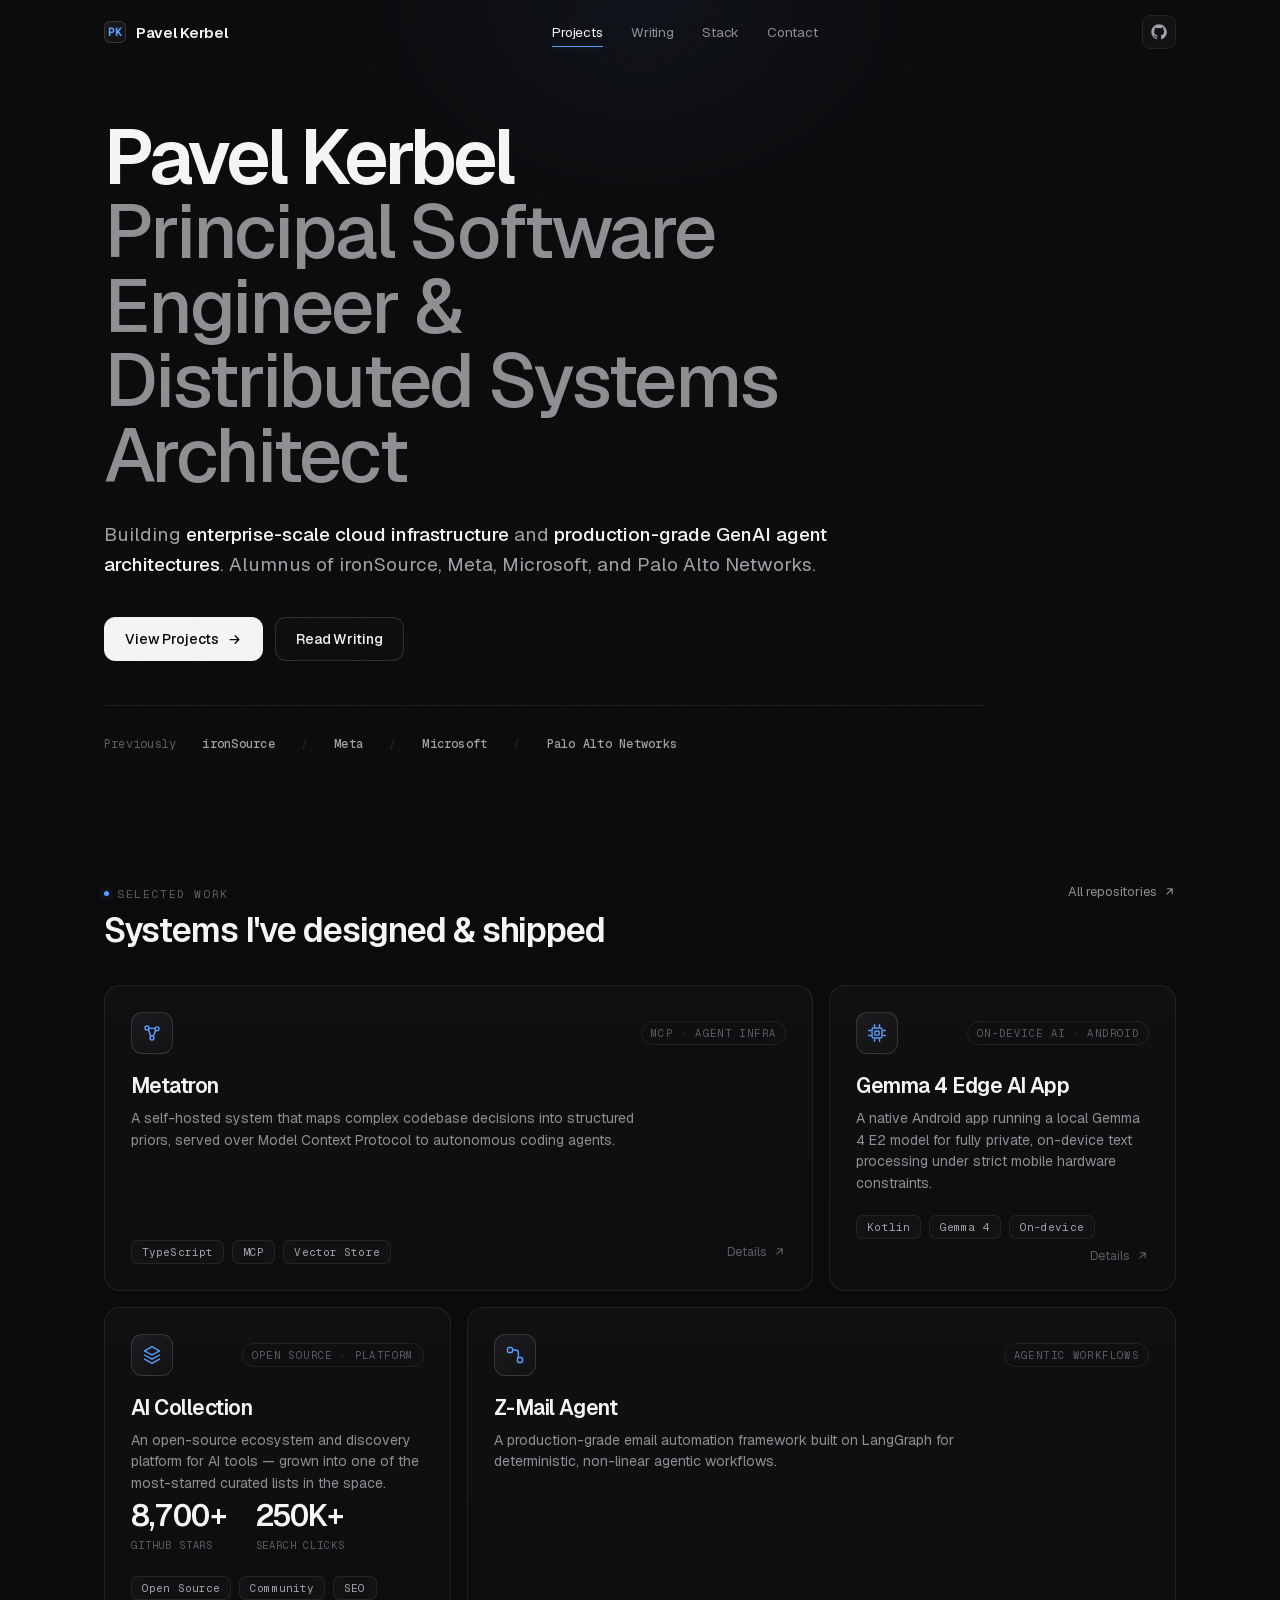
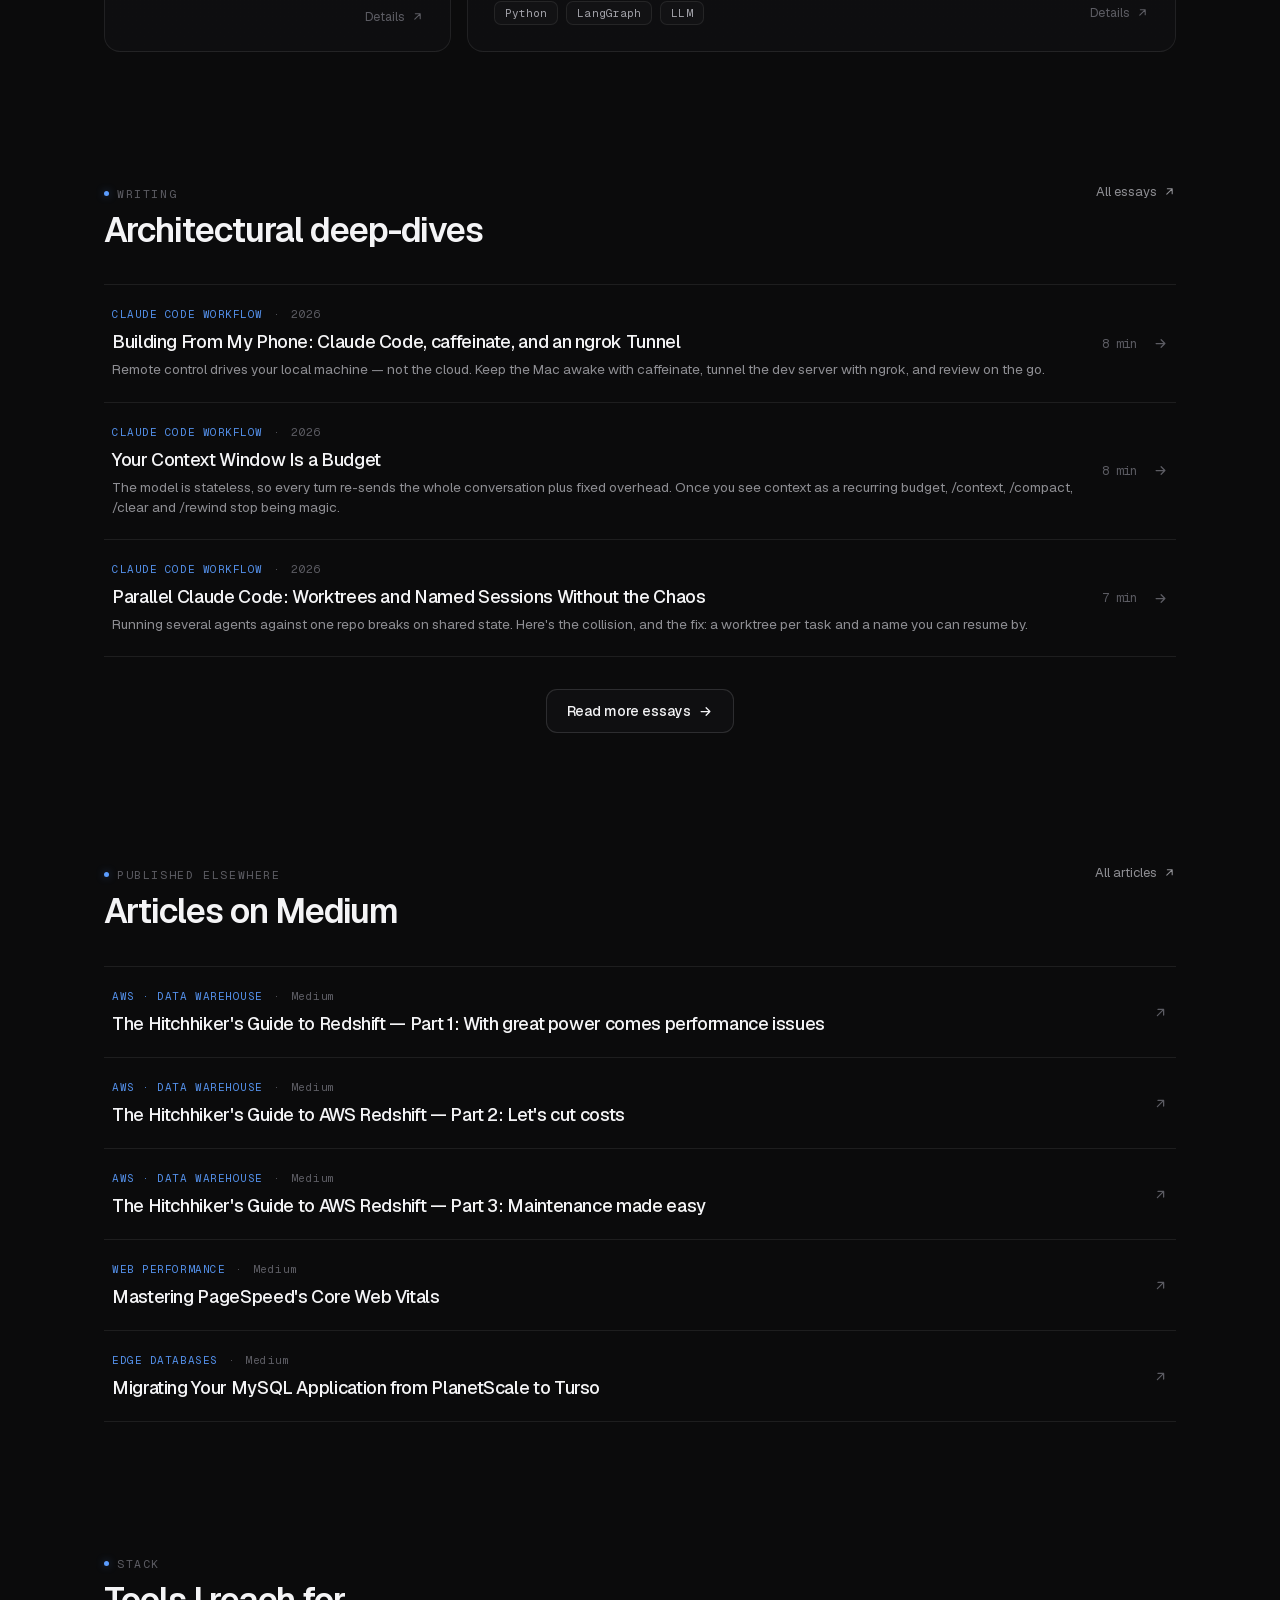
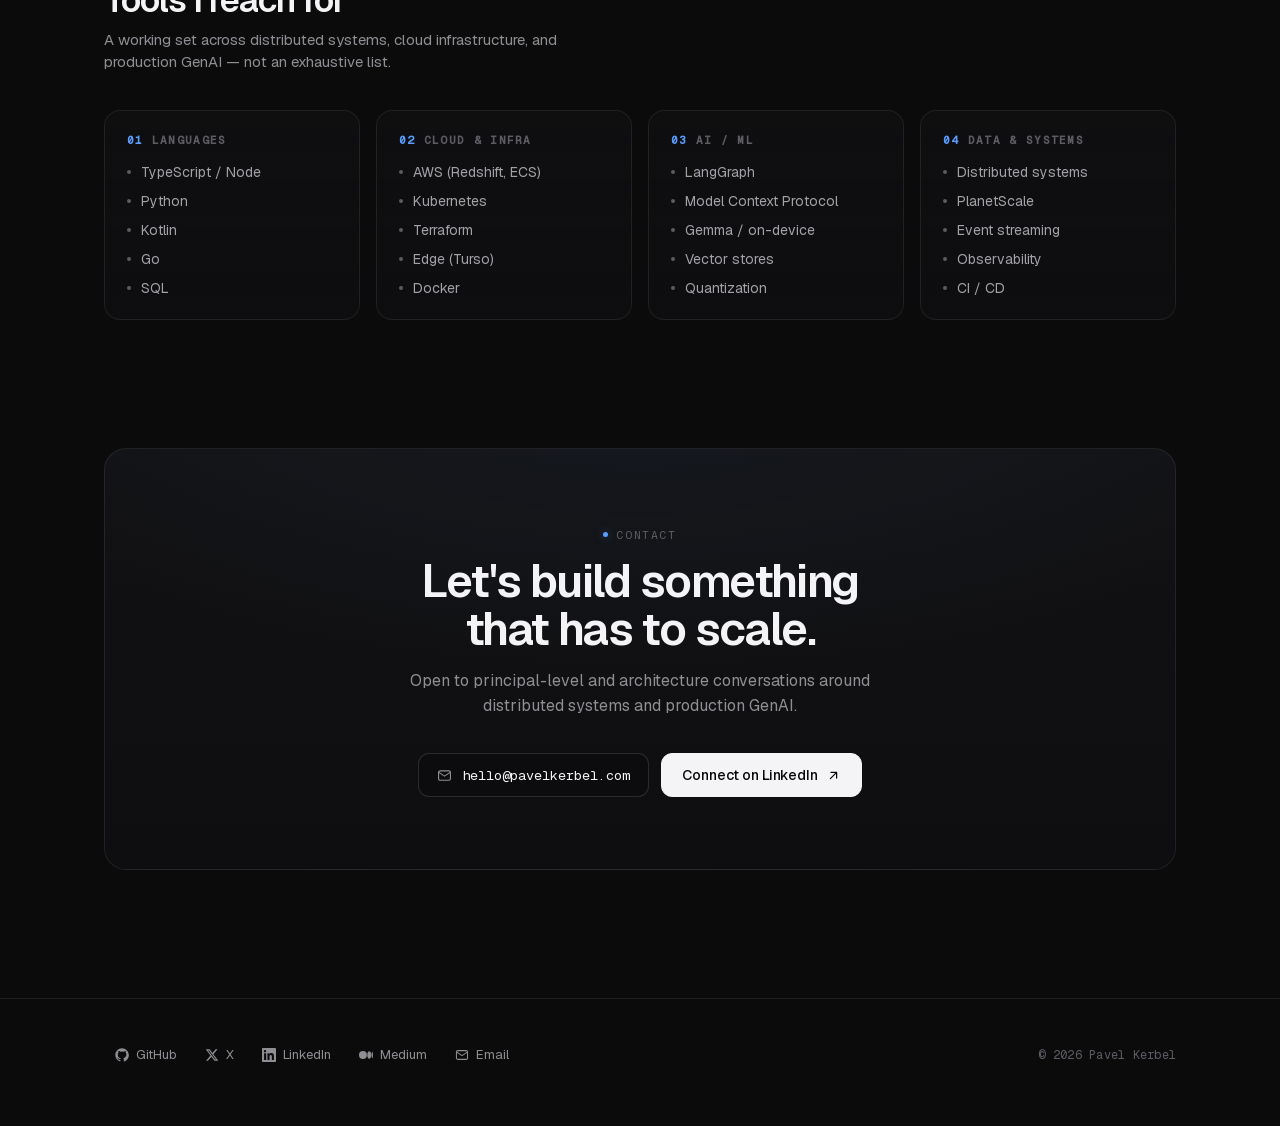
==== commit fab3e59d: "Writing section: show latest 3 posts + Read more link" ====
--- a/index.html
+++ b/index.html
@@ -229,21 +229,56 @@
           <a class="sec-link" href="blog/">All essays <svg viewBox="0 0 24 24" fill="none" stroke="currentColor" stroke-width="2" stroke-linecap="round" stroke-linejoin="round"><path d="M7 17 17 7M8 7h9v9"/></svg></a>
         </div>
         <div class="writing-list reveal">
-          <a class="post" href="blog/local-or-remote-scheduling-ai-agents/" data-tags="agents,routines,claude-code,mcp,automation,ai-infrastructure">
-            <div class="post-main">
-              <div class="post-meta">
-                <span class="post-tag">Agent Infrastructure</span>
+          <a class="post" href="blog/build-from-your-phone-claude-code-ngrok/" data-tags="claude-code,remote-control,ngrok,mobile,workflow,ai-infrastructure">
+            <div class="post-main">
+              <div class="post-meta">
+                <span class="post-tag">Claude Code Workflow</span>
                 <span>·</span>
                 <span>2026</span>
               </div>
-              <h3>Local or Remote? A Decision Rule for Scheduling AI Agents</h3>
-              <p class="post-desc">The hard question about a scheduled agent isn't what it does — it's where it runs. The deciding axis is the secret, not the task.</p>
+              <h3>Building From My Phone: Claude Code, caffeinate, and an ngrok Tunnel</h3>
+              <p class="post-desc">Remote control drives your local machine — not the cloud. Keep the Mac awake with caffeinate, tunnel the dev server with ngrok, and review on the go.</p>
+            </div>
+            <div class="post-right">
+              <span>8 min</span>
+              <svg viewBox="0 0 24 24" fill="none" stroke="currentColor" stroke-width="2" stroke-linecap="round" stroke-linejoin="round"><path d="M5 12h14M13 6l6 6-6 6"/></svg>
+            </div>
+          </a>
+
+          <a class="post" href="blog/claude-code-context-is-a-budget/" data-tags="claude-code,context,tokens,workflow,productivity,ai-infrastructure">
+            <div class="post-main">
+              <div class="post-meta">
+                <span class="post-tag">Claude Code Workflow</span>
+                <span>·</span>
+                <span>2026</span>
+              </div>
+              <h3>Your Context Window Is a Budget</h3>
+              <p class="post-desc">The model is stateless, so every turn re-sends the whole conversation plus fixed overhead. Once you see context as a recurring budget, /context, /compact, /clear and /rewind stop being magic.</p>
+            </div>
+            <div class="post-right">
+              <span>8 min</span>
+              <svg viewBox="0 0 24 24" fill="none" stroke="currentColor" stroke-width="2" stroke-linecap="round" stroke-linejoin="round"><path d="M5 12h14M13 6l6 6-6 6"/></svg>
+            </div>
+          </a>
+
+          <a class="post" href="blog/parallel-claude-code-worktrees-named-sessions/" data-tags="claude-code,git-worktrees,sessions,workflow,productivity,ai-infrastructure">
+            <div class="post-main">
+              <div class="post-meta">
+                <span class="post-tag">Claude Code Workflow</span>
+                <span>·</span>
+                <span>2026</span>
+              </div>
+              <h3>Parallel Claude Code: Worktrees and Named Sessions Without the Chaos</h3>
+              <p class="post-desc">Running several agents against one repo breaks on shared state. Here's the collision, and the fix: a worktree per task and a name you can resume by.</p>
             </div>
             <div class="post-right">
               <span>7 min</span>
               <svg viewBox="0 0 24 24" fill="none" stroke="currentColor" stroke-width="2" stroke-linecap="round" stroke-linejoin="round"><path d="M5 12h14M13 6l6 6-6 6"/></svg>
             </div>
           </a>
+        </div>
+        <div class="writing-more reveal">
+          <a class="btn btn-ghost" href="blog/">Read more essays <svg viewBox="0 0 24 24" fill="none" stroke="currentColor" stroke-width="2" stroke-linecap="round" stroke-linejoin="round"><path d="M5 12h14M13 6l6 6-6 6"/></svg></a>
         </div>
       </div>
     </section>
--- a/style.css
+++ b/style.css
@@ -845,6 +845,7 @@
    Writing
    ============================================================ */
 .writing-list { border-top: 1px solid var(--line); }
+.writing-more { display: flex; justify-content: center; margin-top: 32px; }
 .post {
   display: grid;
   grid-template-columns: 1fr auto;
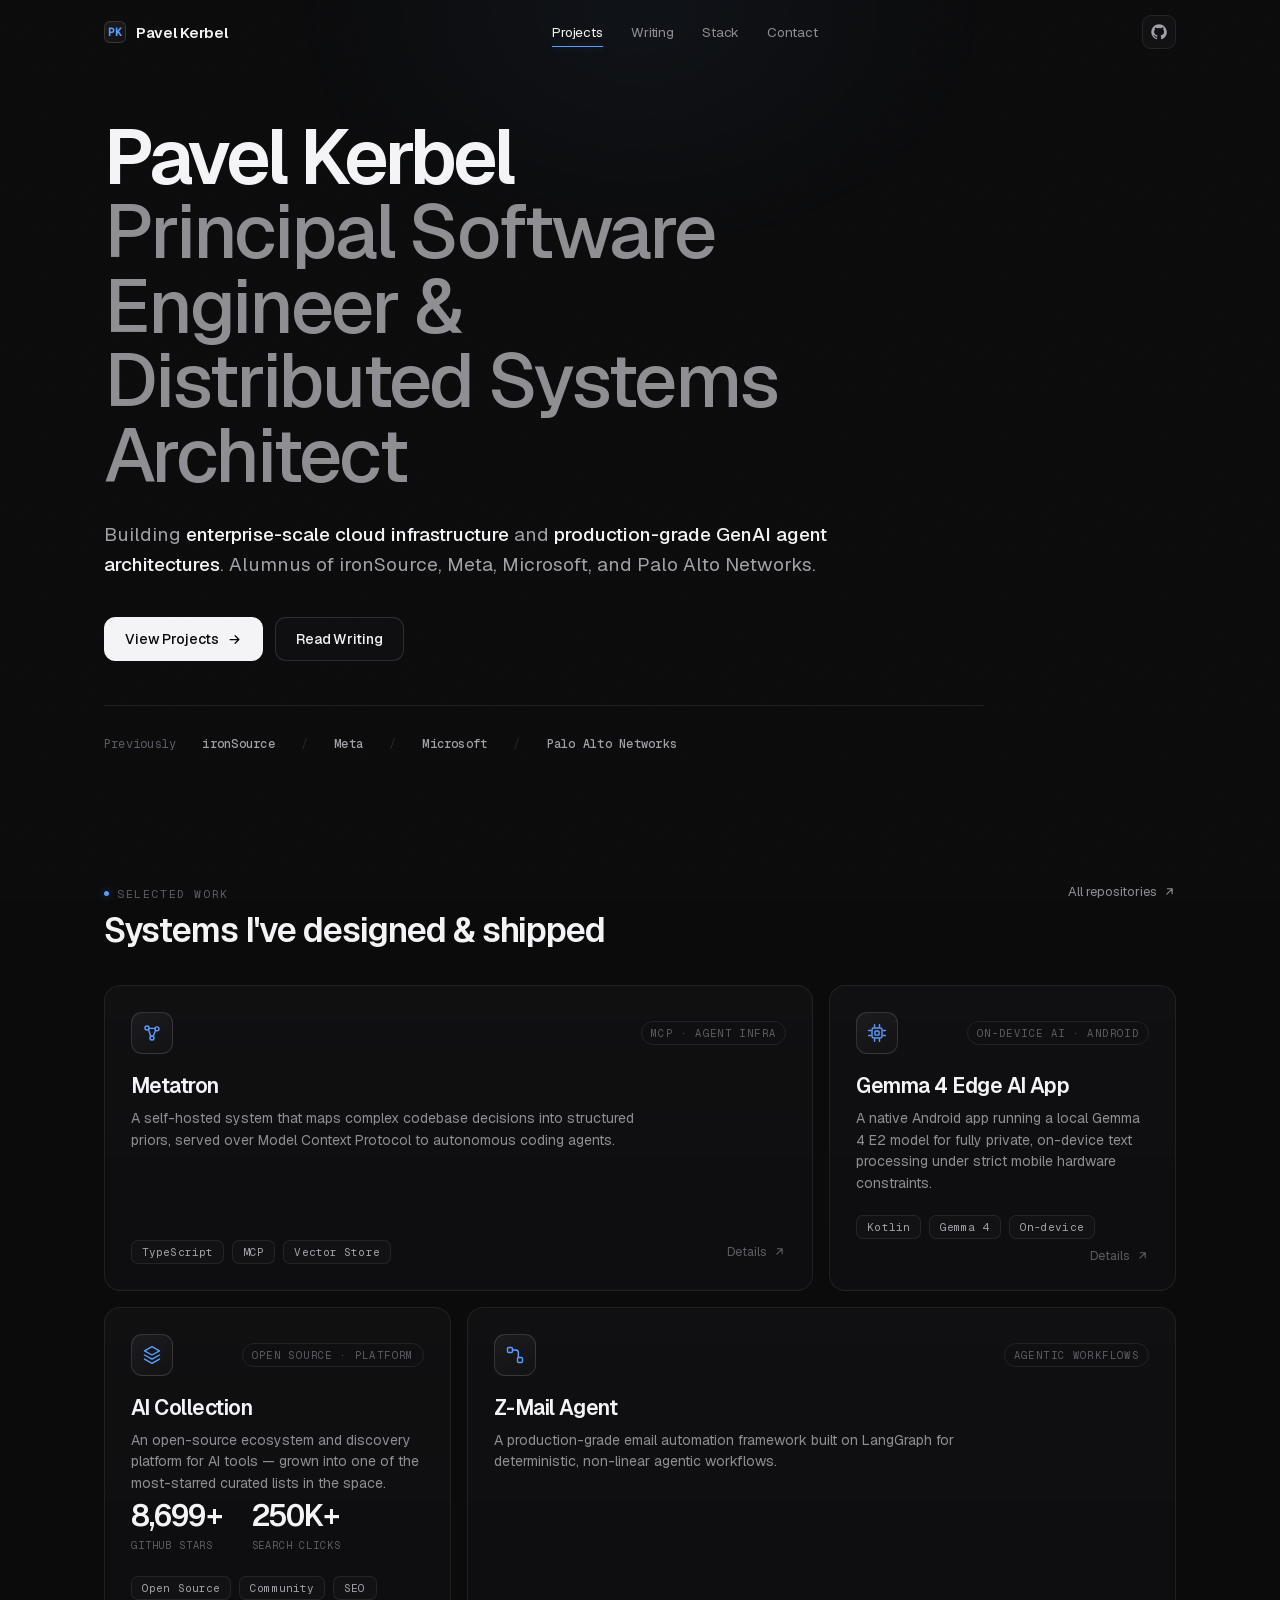
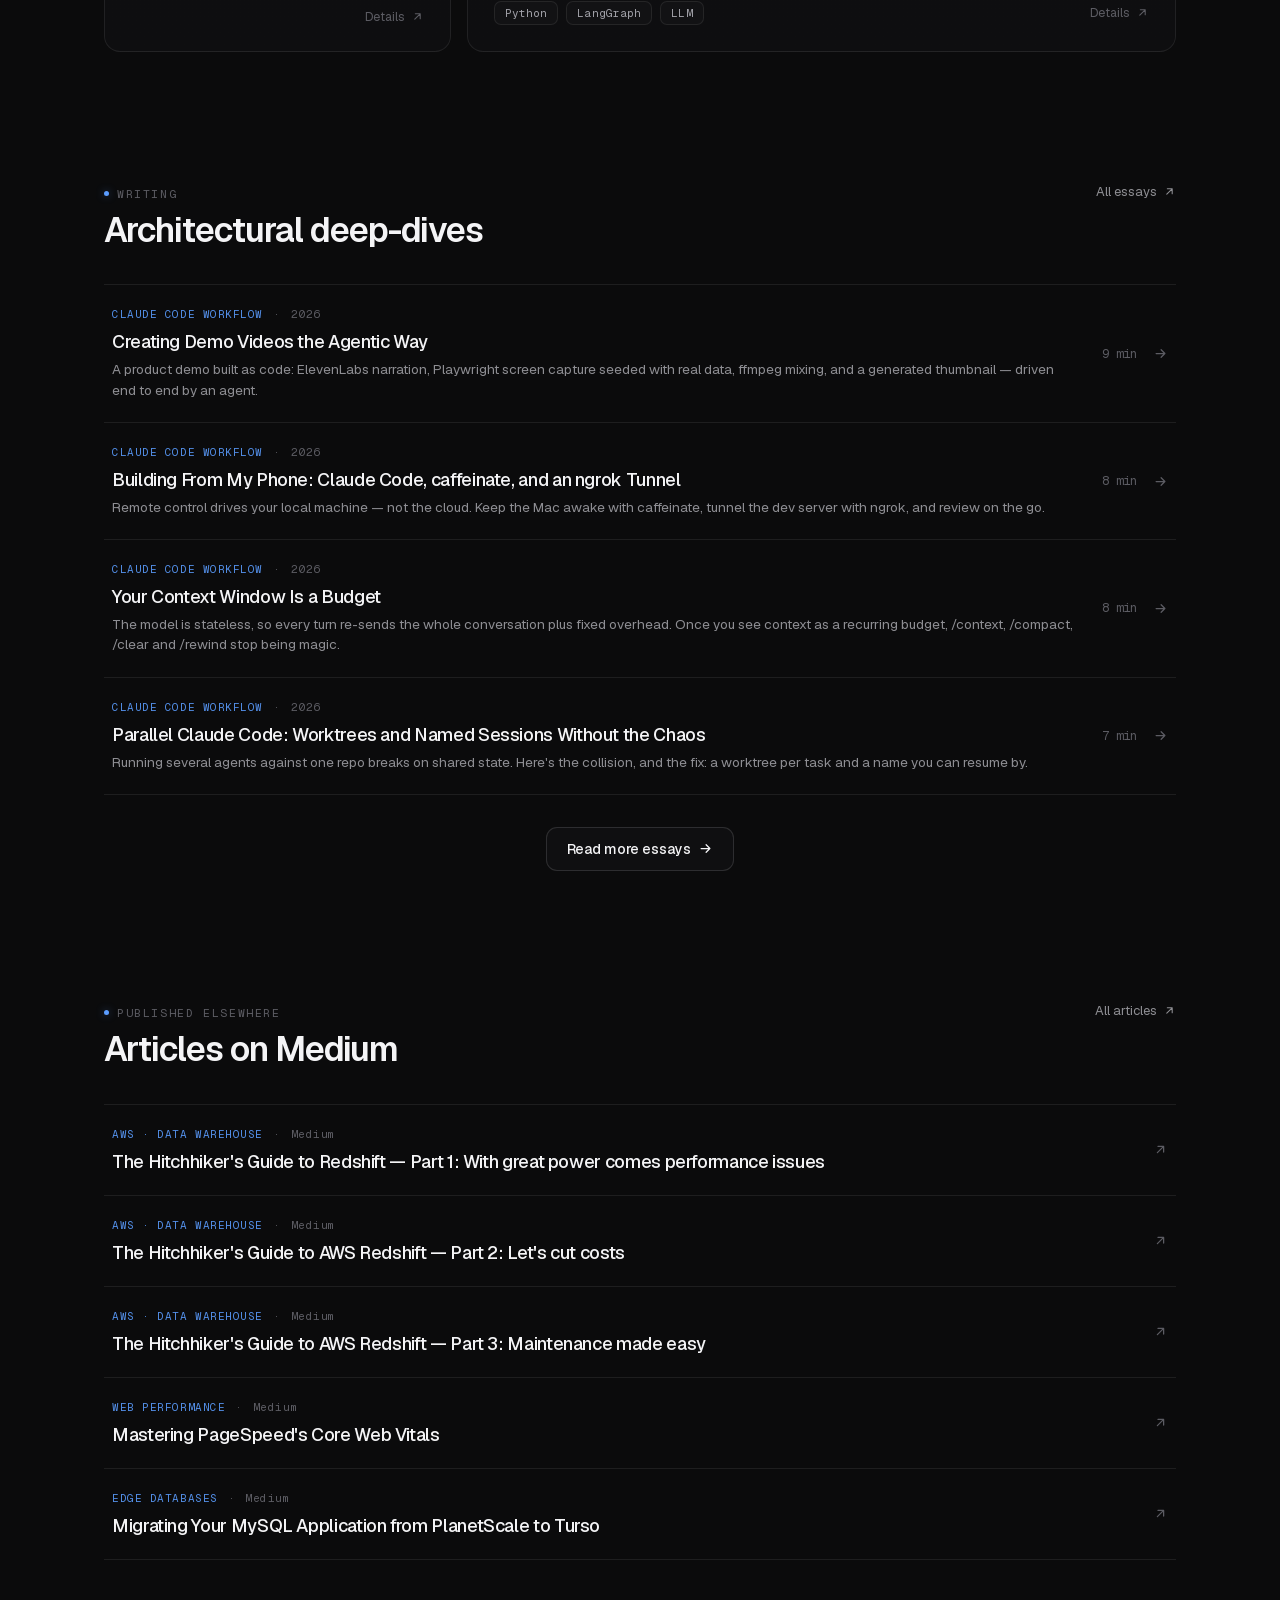
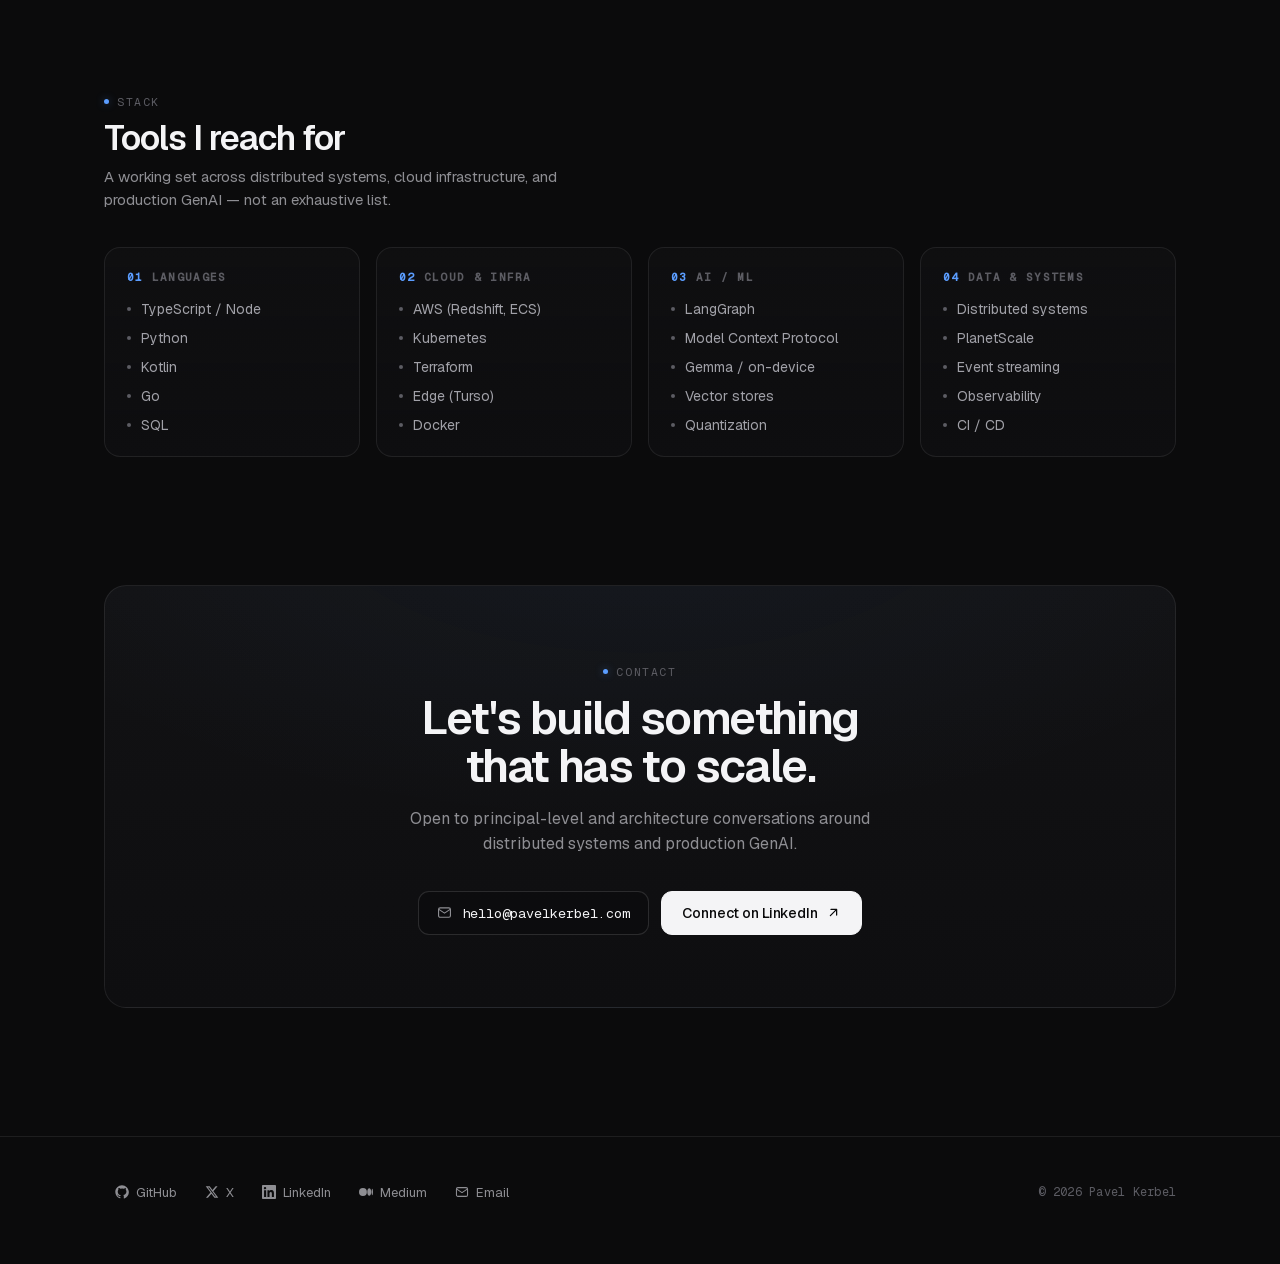
==== commit 7d4eef5b: "Add post: Creating Demo Videos the Agentic Way New essay on building a product demo as a reproducibl" ====
--- a/index.html
+++ b/index.html
@@ -229,6 +229,22 @@
           <a class="sec-link" href="blog/">All essays <svg viewBox="0 0 24 24" fill="none" stroke="currentColor" stroke-width="2" stroke-linecap="round" stroke-linejoin="round"><path d="M7 17 17 7M8 7h9v9"/></svg></a>
         </div>
         <div class="writing-list reveal">
+          <a class="post" href="blog/creating-demo-videos-the-agentic-way/" data-tags="claude-code,playwright,elevenlabs,ffmpeg,automation,ai-infrastructure">
+            <div class="post-main">
+              <div class="post-meta">
+                <span class="post-tag">Claude Code Workflow</span>
+                <span>·</span>
+                <span>2026</span>
+              </div>
+              <h3>Creating Demo Videos the Agentic Way</h3>
+              <p class="post-desc">A product demo built as code: ElevenLabs narration, Playwright screen capture seeded with real data, ffmpeg mixing, and a generated thumbnail — driven end to end by an agent.</p>
+            </div>
+            <div class="post-right">
+              <span>9 min</span>
+              <svg viewBox="0 0 24 24" fill="none" stroke="currentColor" stroke-width="2" stroke-linecap="round" stroke-linejoin="round"><path d="M5 12h14M13 6l6 6-6 6"/></svg>
+            </div>
+          </a>
+
           <a class="post" href="blog/build-from-your-phone-claude-code-ngrok/" data-tags="claude-code,remote-control,ngrok,mobile,workflow,ai-infrastructure">
             <div class="post-main">
               <div class="post-meta">
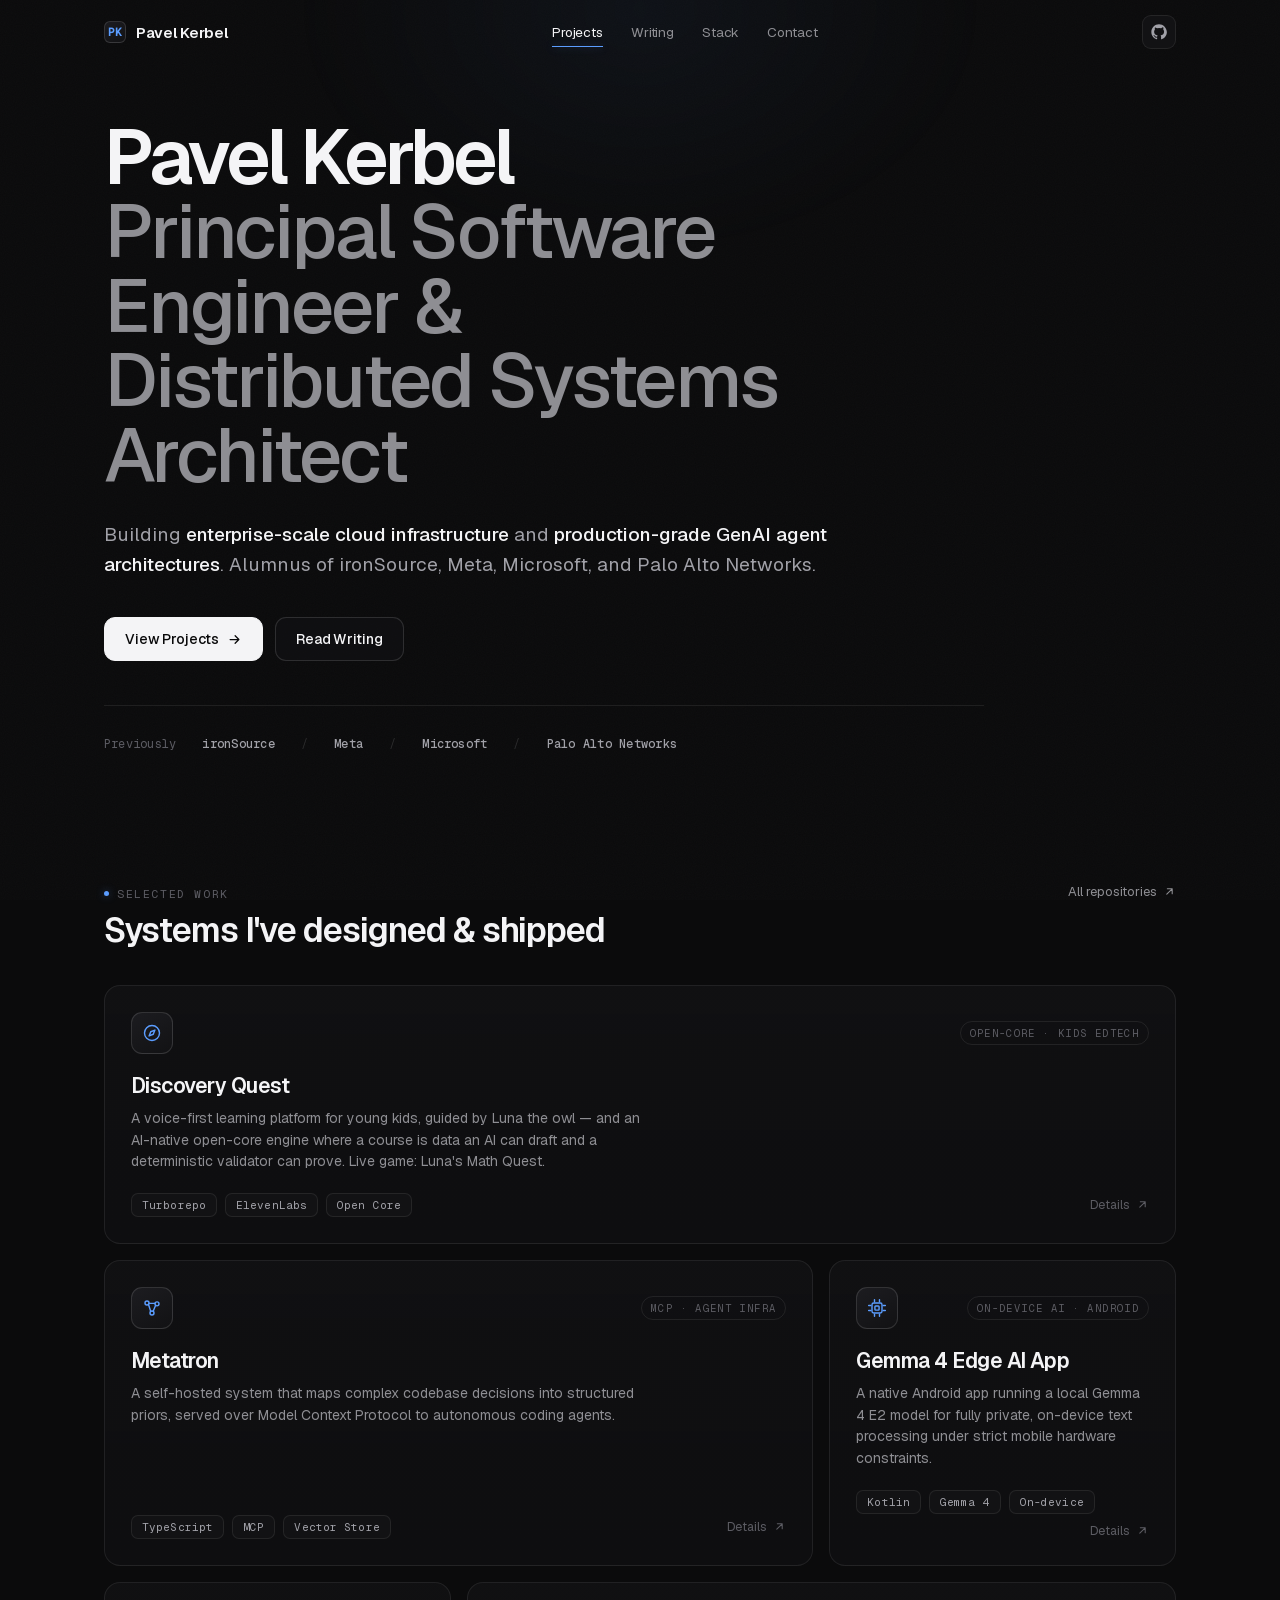
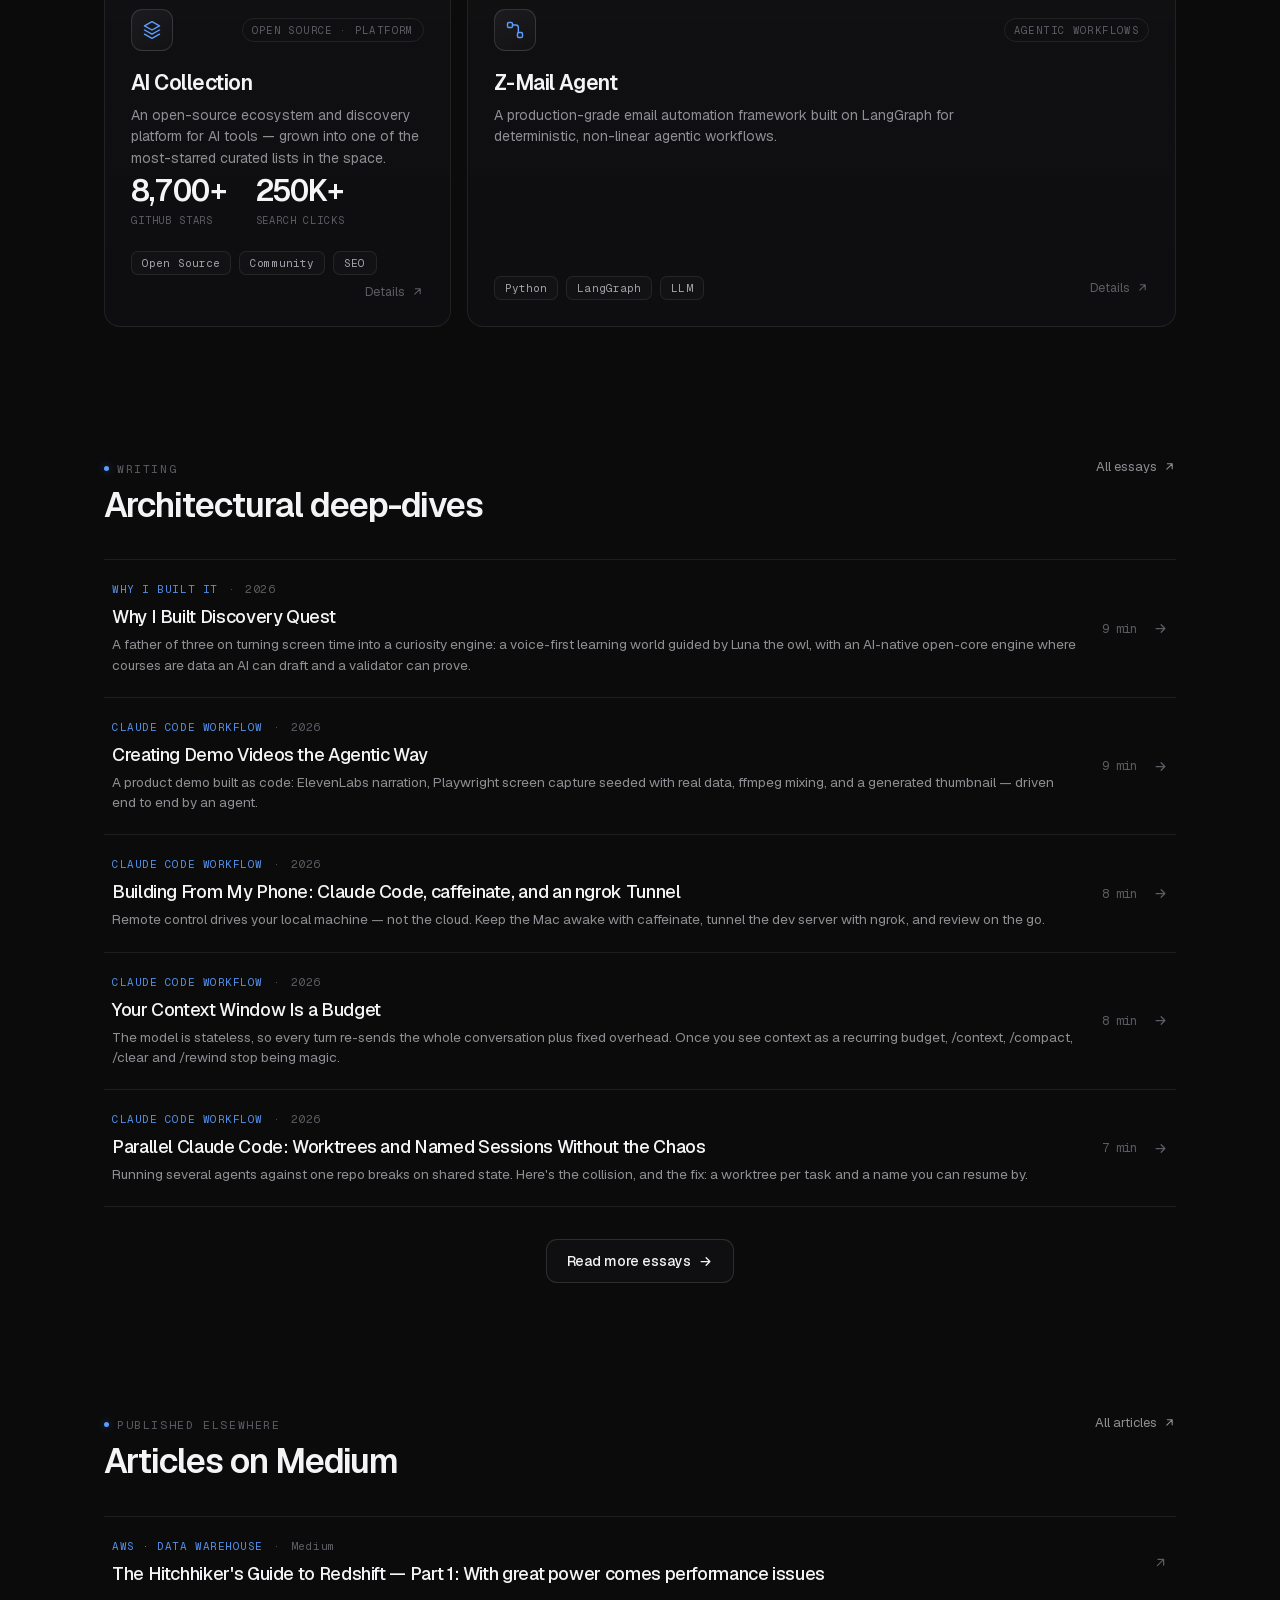
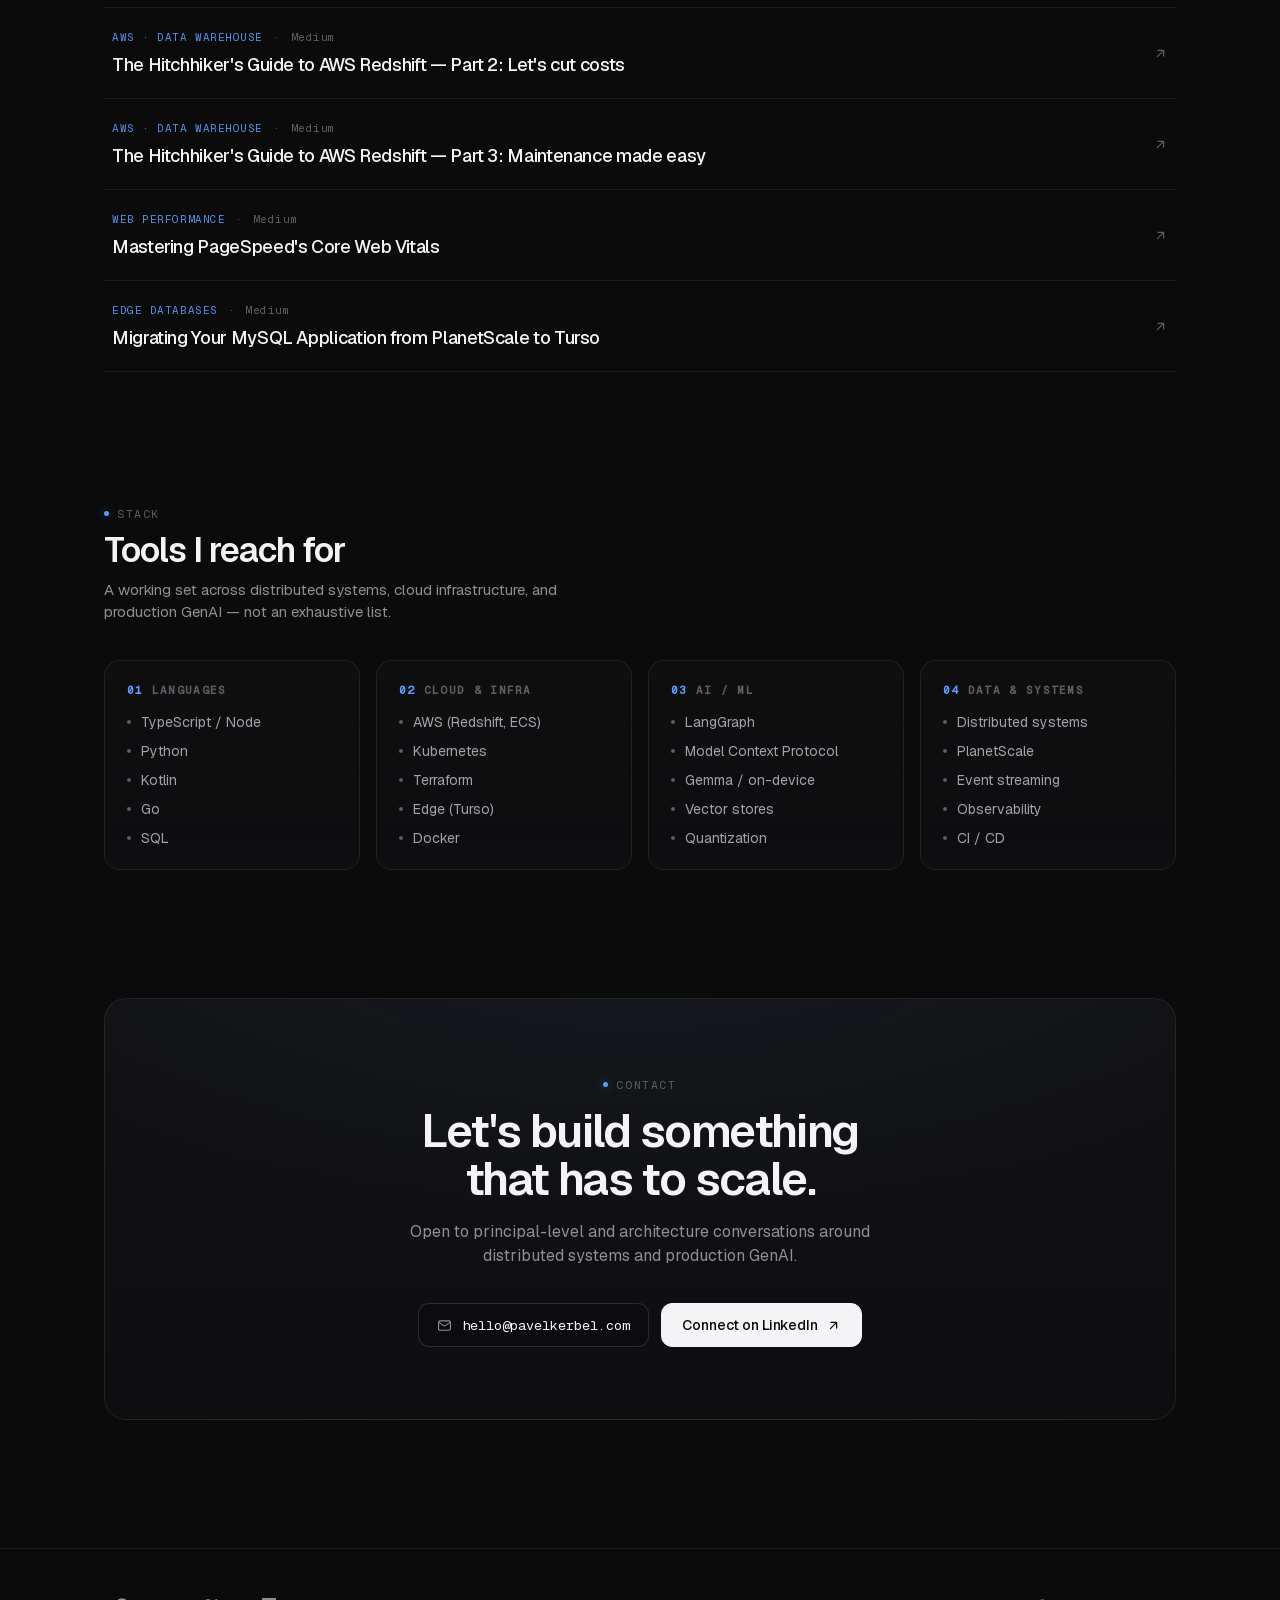
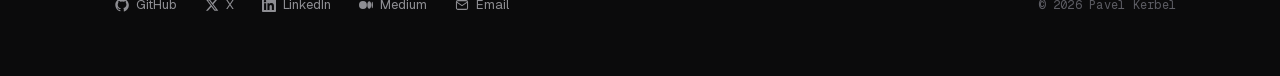
==== commit 307d7485: "Add post: Why I Built Discovery Quest Father-first founder essay on Discovery Quest — voice-first le" ====
--- a/index.html
+++ b/index.html
@@ -141,6 +141,22 @@
         </div>
         
         <div class="bento reveal">
+          <!-- Discovery Quest Card -->
+          <article class="card card-span-6" data-project-id="discoveryquest" role="button" tabindex="0">
+            <div class="card-top">
+              <div class="card-glyph"><svg viewBox="0 0 24 24" fill="none" stroke="currentColor" stroke-width="1.7" stroke-linecap="round" stroke-linejoin="round"><circle cx="12" cy="12" r="9"/><path d="m15.5 8.5-2 5-5 2 2-5 5-2Z"/></svg></div>
+              <span class="card-kind">Open-Core · Kids EdTech</span>
+            </div>
+            <h3>Discovery Quest</h3>
+            <p>A voice-first learning platform for young kids, guided by Luna the owl — and an AI-native open-core engine where a course is data an AI can draft and a deterministic validator can prove. Live game: Luna's Math Quest.</p>
+            <div class="card-foot">
+              <span class="chip">Turborepo</span>
+              <span class="chip">ElevenLabs</span>
+              <span class="chip">Open Core</span>
+              <span class="card-open">Details <svg viewBox="0 0 24 24" fill="none" stroke="currentColor" stroke-width="2" stroke-linecap="round" stroke-linejoin="round"><path d="M7 17 17 7M8 7h9v9"/></svg></span>
+            </div>
+          </article>
+
           <!-- Metatron Card -->
           <article class="card card-span-4" data-project-id="metatron" role="button" tabindex="0">
             <div class="card-top">
@@ -229,6 +245,22 @@
           <a class="sec-link" href="blog/">All essays <svg viewBox="0 0 24 24" fill="none" stroke="currentColor" stroke-width="2" stroke-linecap="round" stroke-linejoin="round"><path d="M7 17 17 7M8 7h9v9"/></svg></a>
         </div>
         <div class="writing-list reveal">
+          <a class="post" href="blog/why-i-built-discovery-quest/" data-tags="discovery-quest,edtech,ai,elevenlabs,open-core,parenting">
+            <div class="post-main">
+              <div class="post-meta">
+                <span class="post-tag">Why I Built It</span>
+                <span>·</span>
+                <span>2026</span>
+              </div>
+              <h3>Why I Built Discovery Quest</h3>
+              <p class="post-desc">A father of three on turning screen time into a curiosity engine: a voice-first learning world guided by Luna the owl, with an AI-native open-core engine where courses are data an AI can draft and a validator can prove.</p>
+            </div>
+            <div class="post-right">
+              <span>9 min</span>
+              <svg viewBox="0 0 24 24" fill="none" stroke="currentColor" stroke-width="2" stroke-linecap="round" stroke-linejoin="round"><path d="M5 12h14M13 6l6 6-6 6"/></svg>
+            </div>
+          </a>
+
           <a class="post" href="blog/creating-demo-videos-the-agentic-way/" data-tags="claude-code,playwright,elevenlabs,ffmpeg,automation,ai-infrastructure">
             <div class="post-main">
               <div class="post-meta">
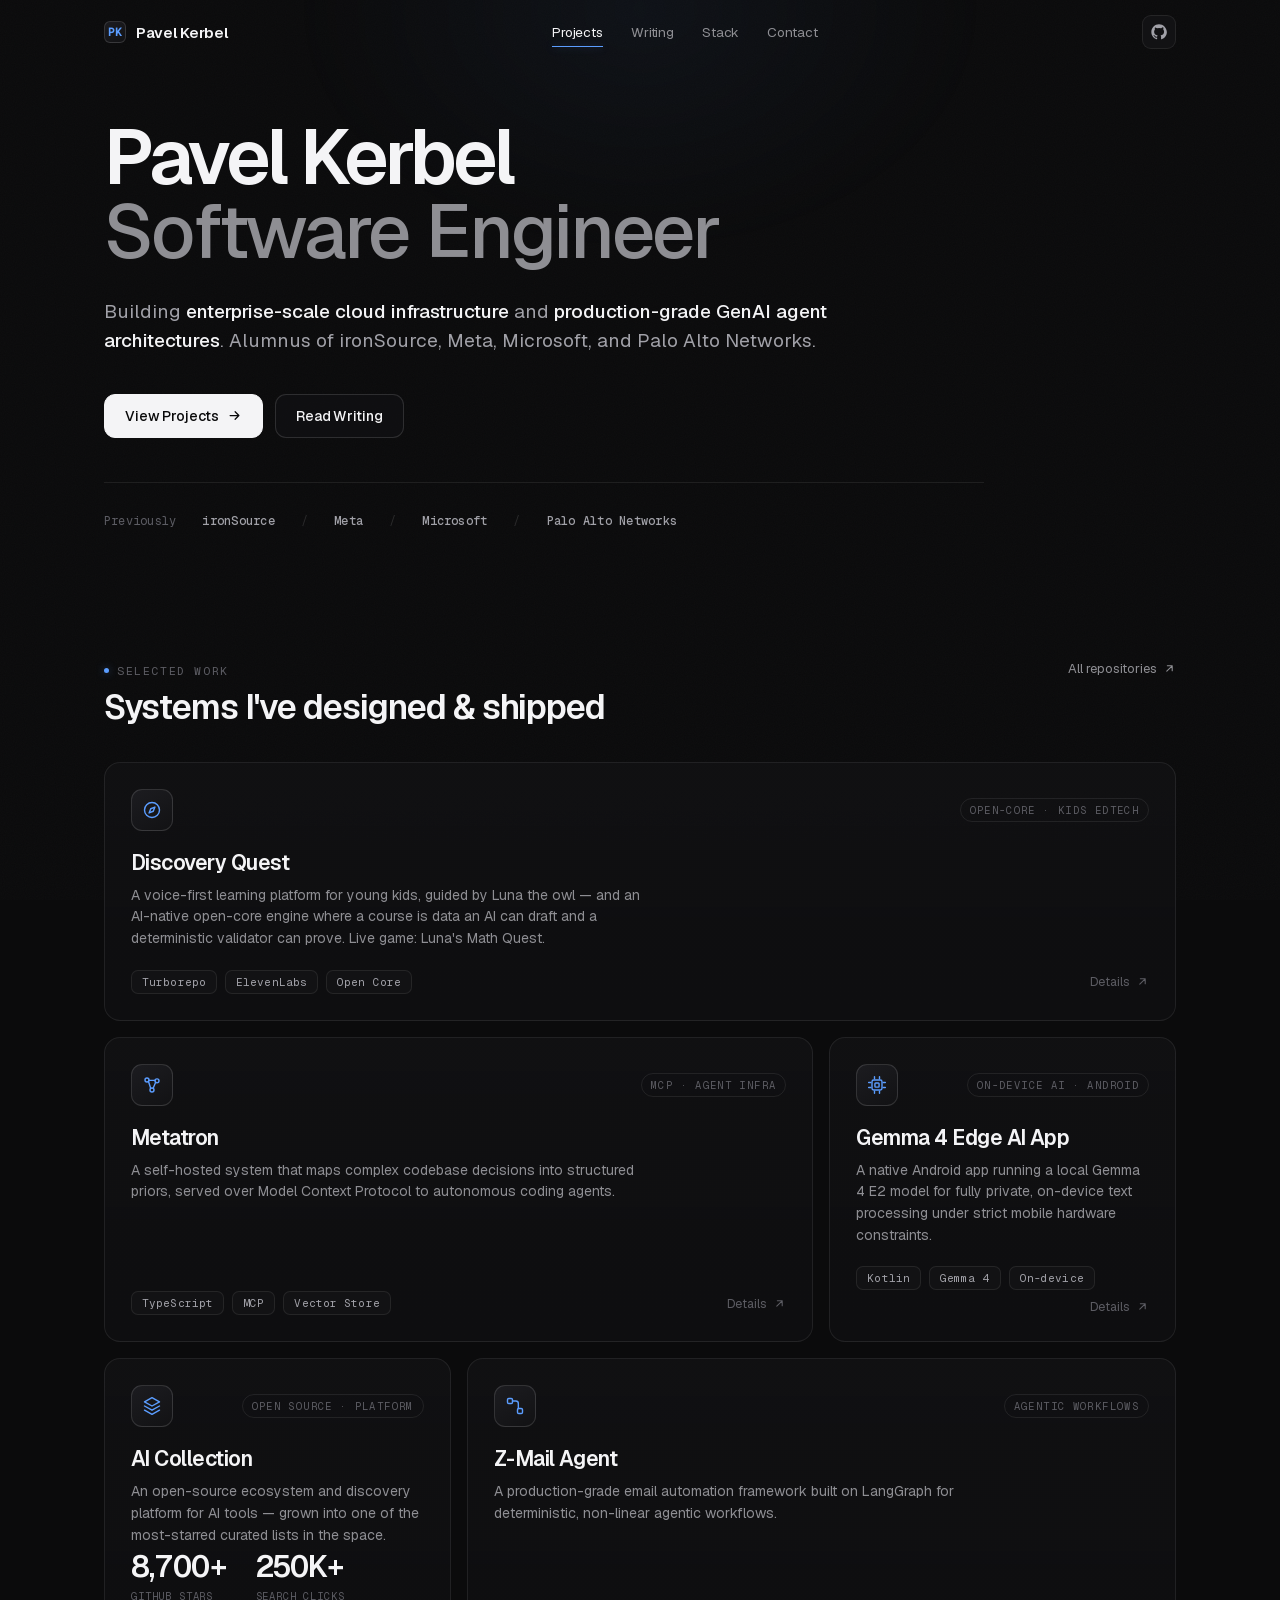
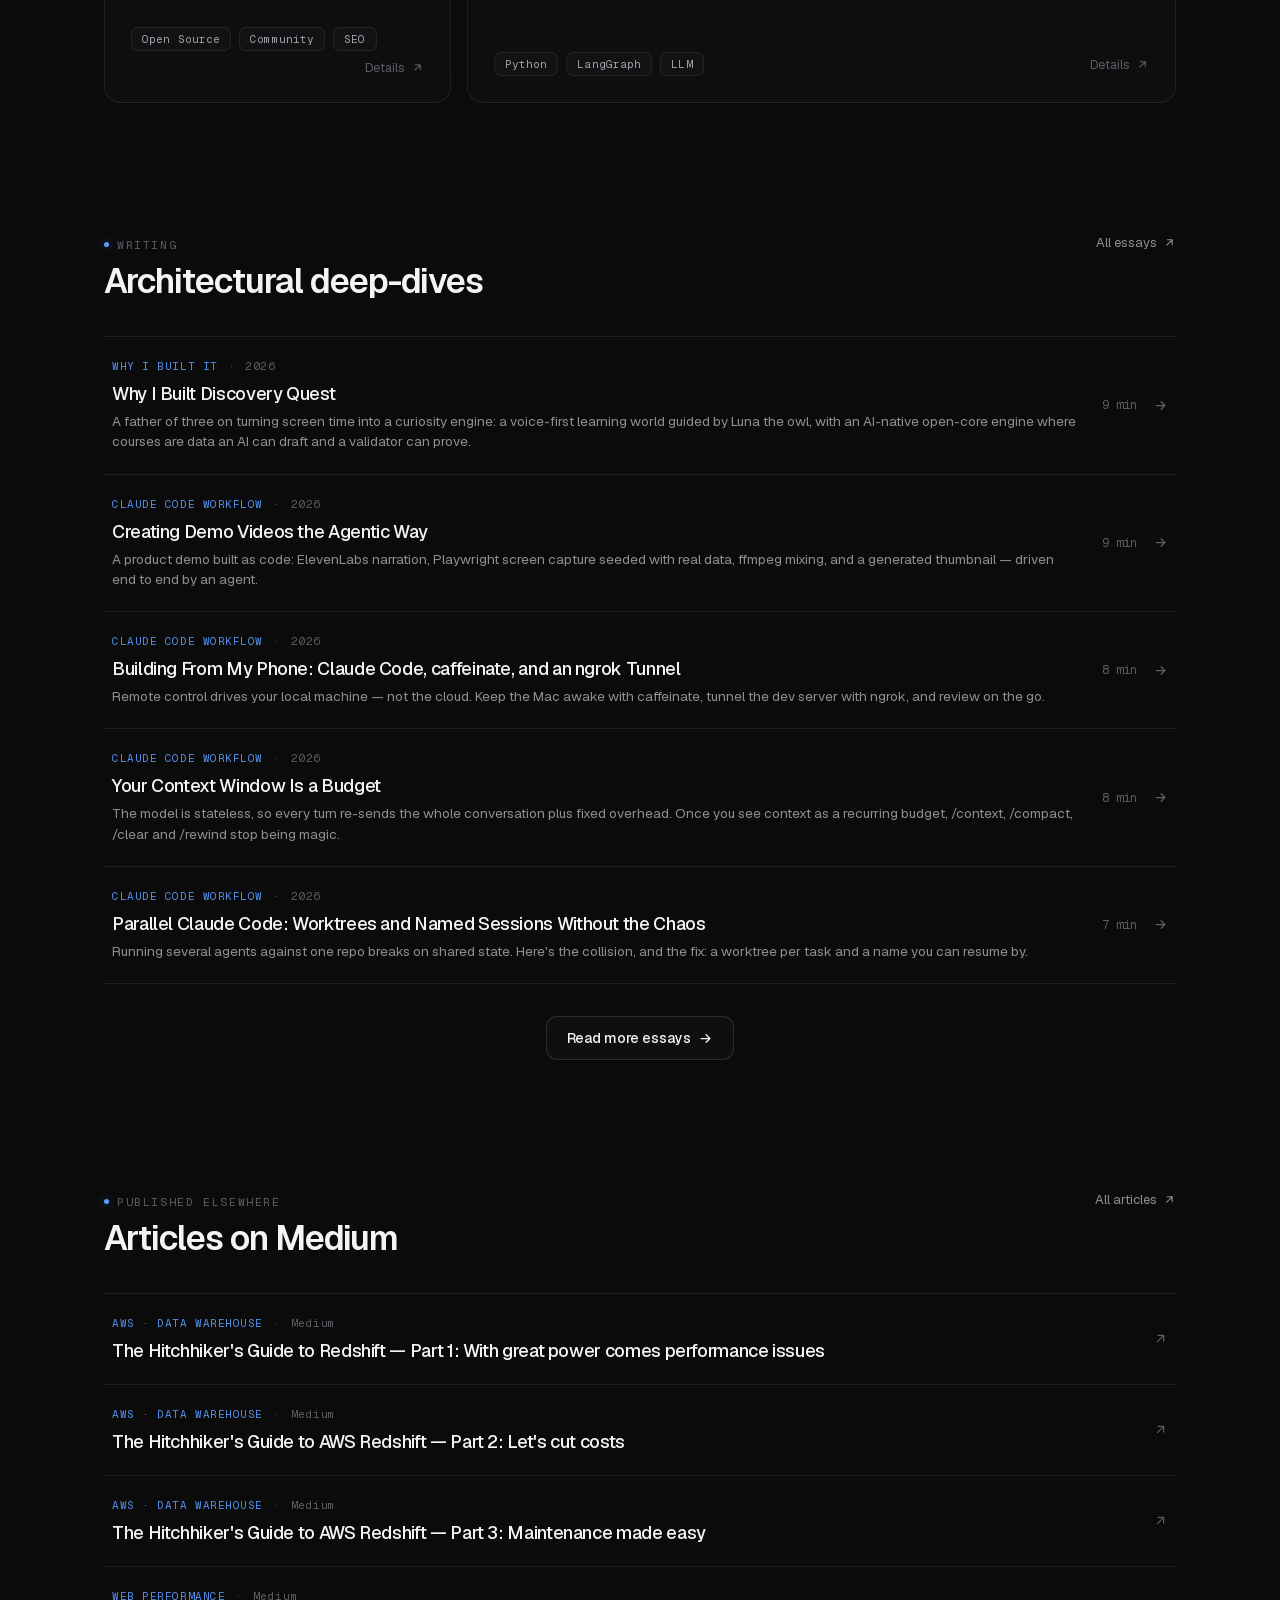
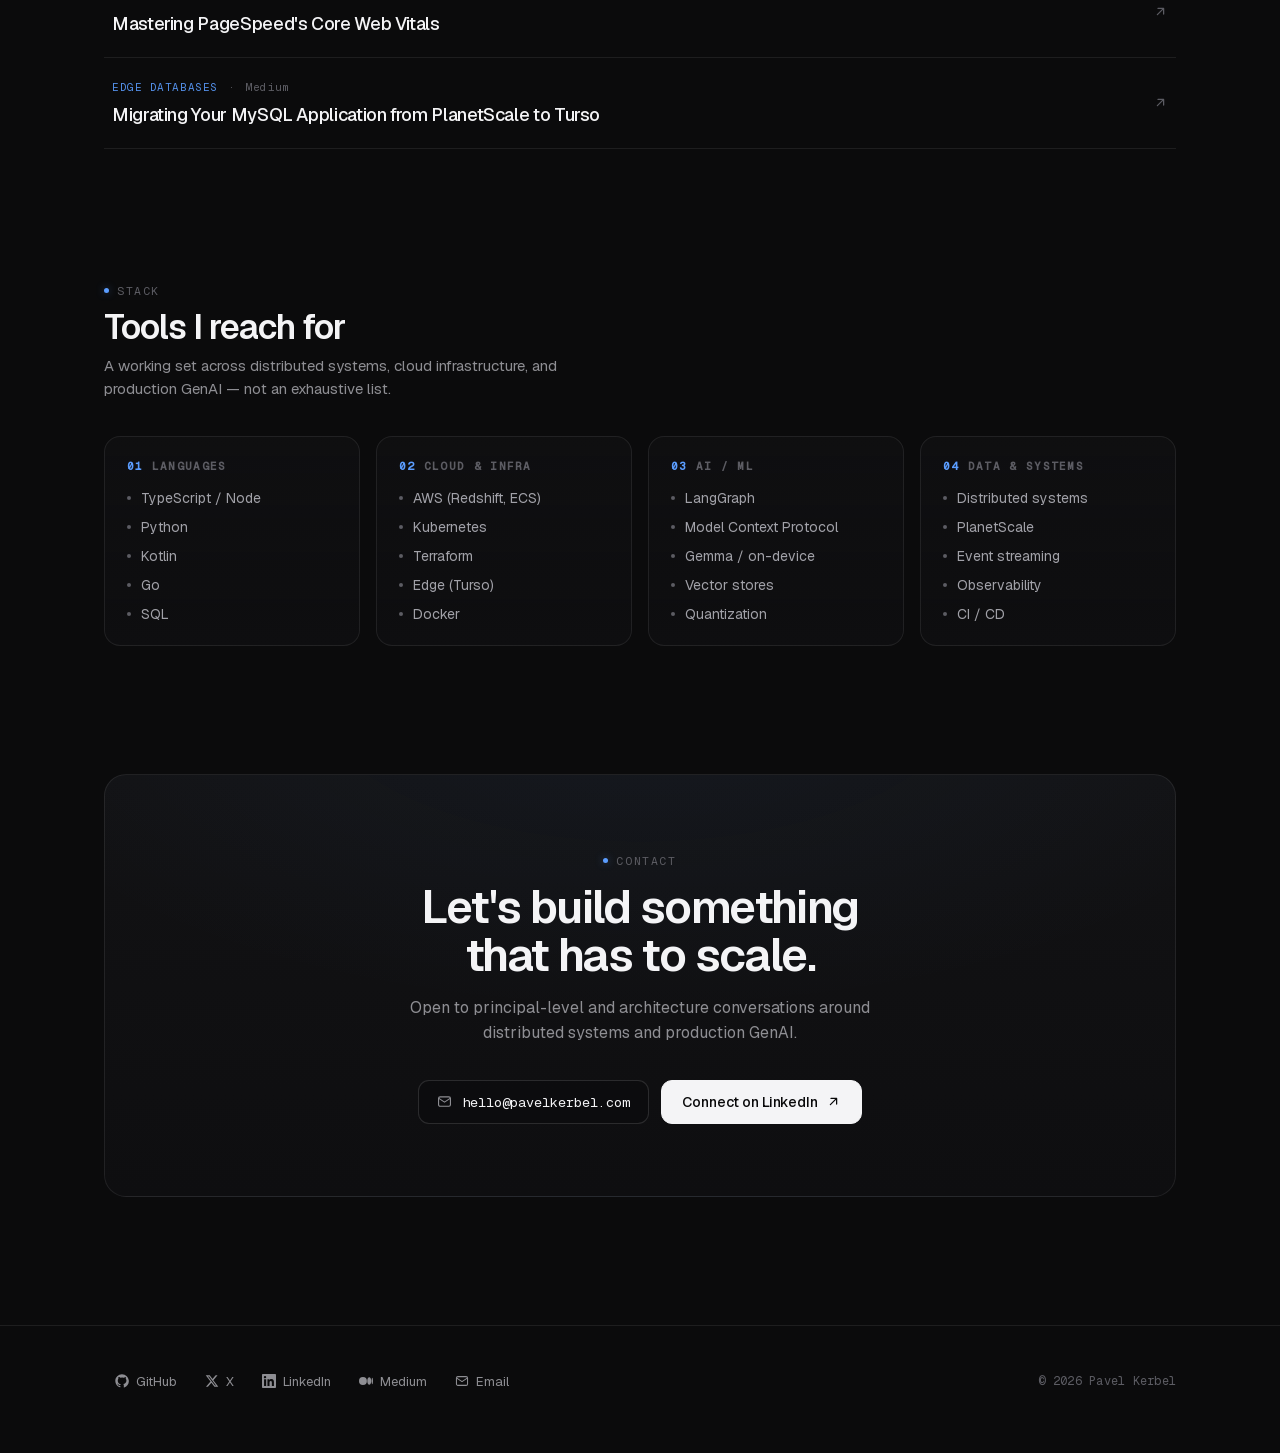
==== commit 391cd8b7: "Update title to 'Software Engineer' across the site Drop the 'Principal …  & Distributed Systems Arc" ====
--- a/index.html
+++ b/index.html
@@ -12,11 +12,11 @@
     gtag('config', 'G-NZ51RTLZ8E');
   </script>
   <meta name="viewport" content="width=device-width, initial-scale=1.0">
-  <title>Pavel Kerbel — Principal Software Engineer &amp; Distributed Systems Architect</title>
+  <title>Pavel Kerbel — Software Engineer</title>
   
   <!-- SEO Meta Tags -->
-  <meta name="description" content="Pavel Kerbel - Principal Software Engineer &amp; Distributed Systems Architect specializing in enterprise-scale cloud infrastructure and GenAI agent architectures. Alumnus of ironSource, Meta, Microsoft, and Palo Alto Networks.">
-  <meta property="og:title" content="Pavel Kerbel — Principal Engineer &amp; Systems Architect">
+  <meta name="description" content="Pavel Kerbel - Software Engineer specializing in enterprise-scale cloud infrastructure and GenAI agent architectures. Alumnus of ironSource, Meta, Microsoft, and Palo Alto Networks.">
+  <meta property="og:title" content="Pavel Kerbel — Software Engineer">
   <meta property="og:description" content="Building enterprise-scale cloud infrastructure and production-grade GenAI agent architectures. Field notes on Claude Code, agents, and distributed systems.">
   <meta property="og:type" content="website">
   <meta property="og:url" content="https://pavelkerbel.com/">
@@ -27,14 +27,14 @@
   <meta property="og:image:type" content="image/png">
   <meta property="og:image:width" content="1200">
   <meta property="og:image:height" content="630">
-  <meta property="og:image:alt" content="Pavel Kerbel — Principal Software Engineer &amp; Distributed Systems Architect">
+  <meta property="og:image:alt" content="Pavel Kerbel — Software Engineer">
   <link rel="canonical" href="https://pavelkerbel.com/">
   <meta name="author" content="Pavel Kerbel">
 
   <meta name="twitter:card" content="summary_large_image">
   <meta name="twitter:site" content="@kerbelp">
   <meta name="twitter:creator" content="@kerbelp">
-  <meta name="twitter:title" content="Pavel Kerbel — Principal Engineer &amp; Systems Architect">
+  <meta name="twitter:title" content="Pavel Kerbel — Software Engineer">
   <meta name="twitter:description" content="Building enterprise-scale cloud infrastructure and production-grade GenAI agent architectures. Field notes on Claude Code, agents, and distributed systems.">
   <meta name="twitter:image" content="https://pavelkerbel.com/assets/og/home.png">
 
@@ -50,7 +50,7 @@
   "name": "Pavel Kerbel",
   "url": "https://pavelkerbel.com/",
   "image": "https://pavelkerbel.com/assets/og/home.png",
-  "jobTitle": "Principal Software Engineer & Distributed Systems Architect",
+  "jobTitle": "Software Engineer",
   "knowsAbout": ["Distributed Systems", "Cloud Infrastructure", "GenAI Agent Architectures", "Claude Code", "Software Engineering"],
   "alumniOf": ["ironSource", "Meta", "Microsoft", "Palo Alto Networks"],
   "sameAs": ["https://github.com/kerbelp", "https://www.linkedin.com/in/kerbelp/"]
@@ -103,7 +103,7 @@
 
           <h1 class="reveal">
             Pavel Kerbel
-            <span class="role">Principal Software Engineer &amp;<br>Distributed Systems Architect</span>
+            <span class="role">Software Engineer</span>
           </h1>
           <p class="hero-sub reveal">
             Building <strong>enterprise-scale cloud infrastructure</strong> and <strong>production-grade GenAI agent architectures</strong>. Alumnus of ironSource, Meta, Microsoft, and Palo Alto Networks.
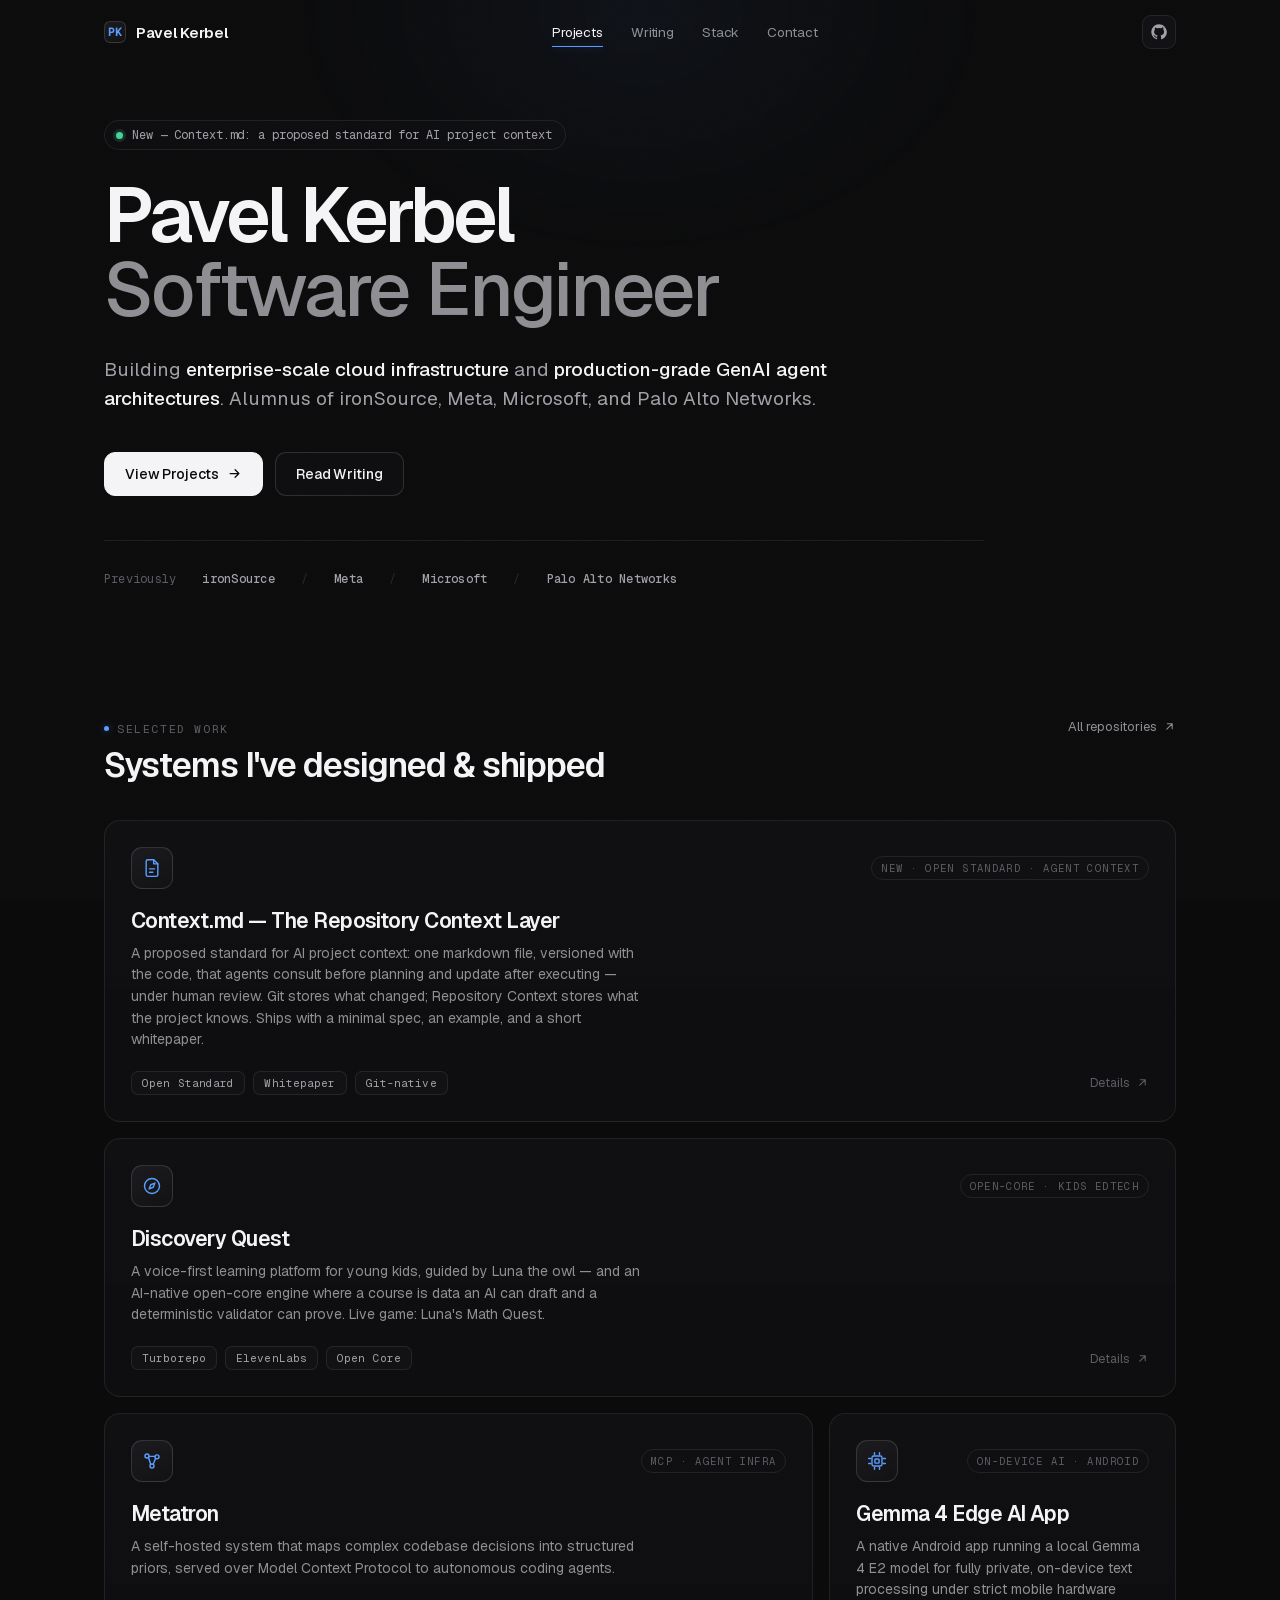
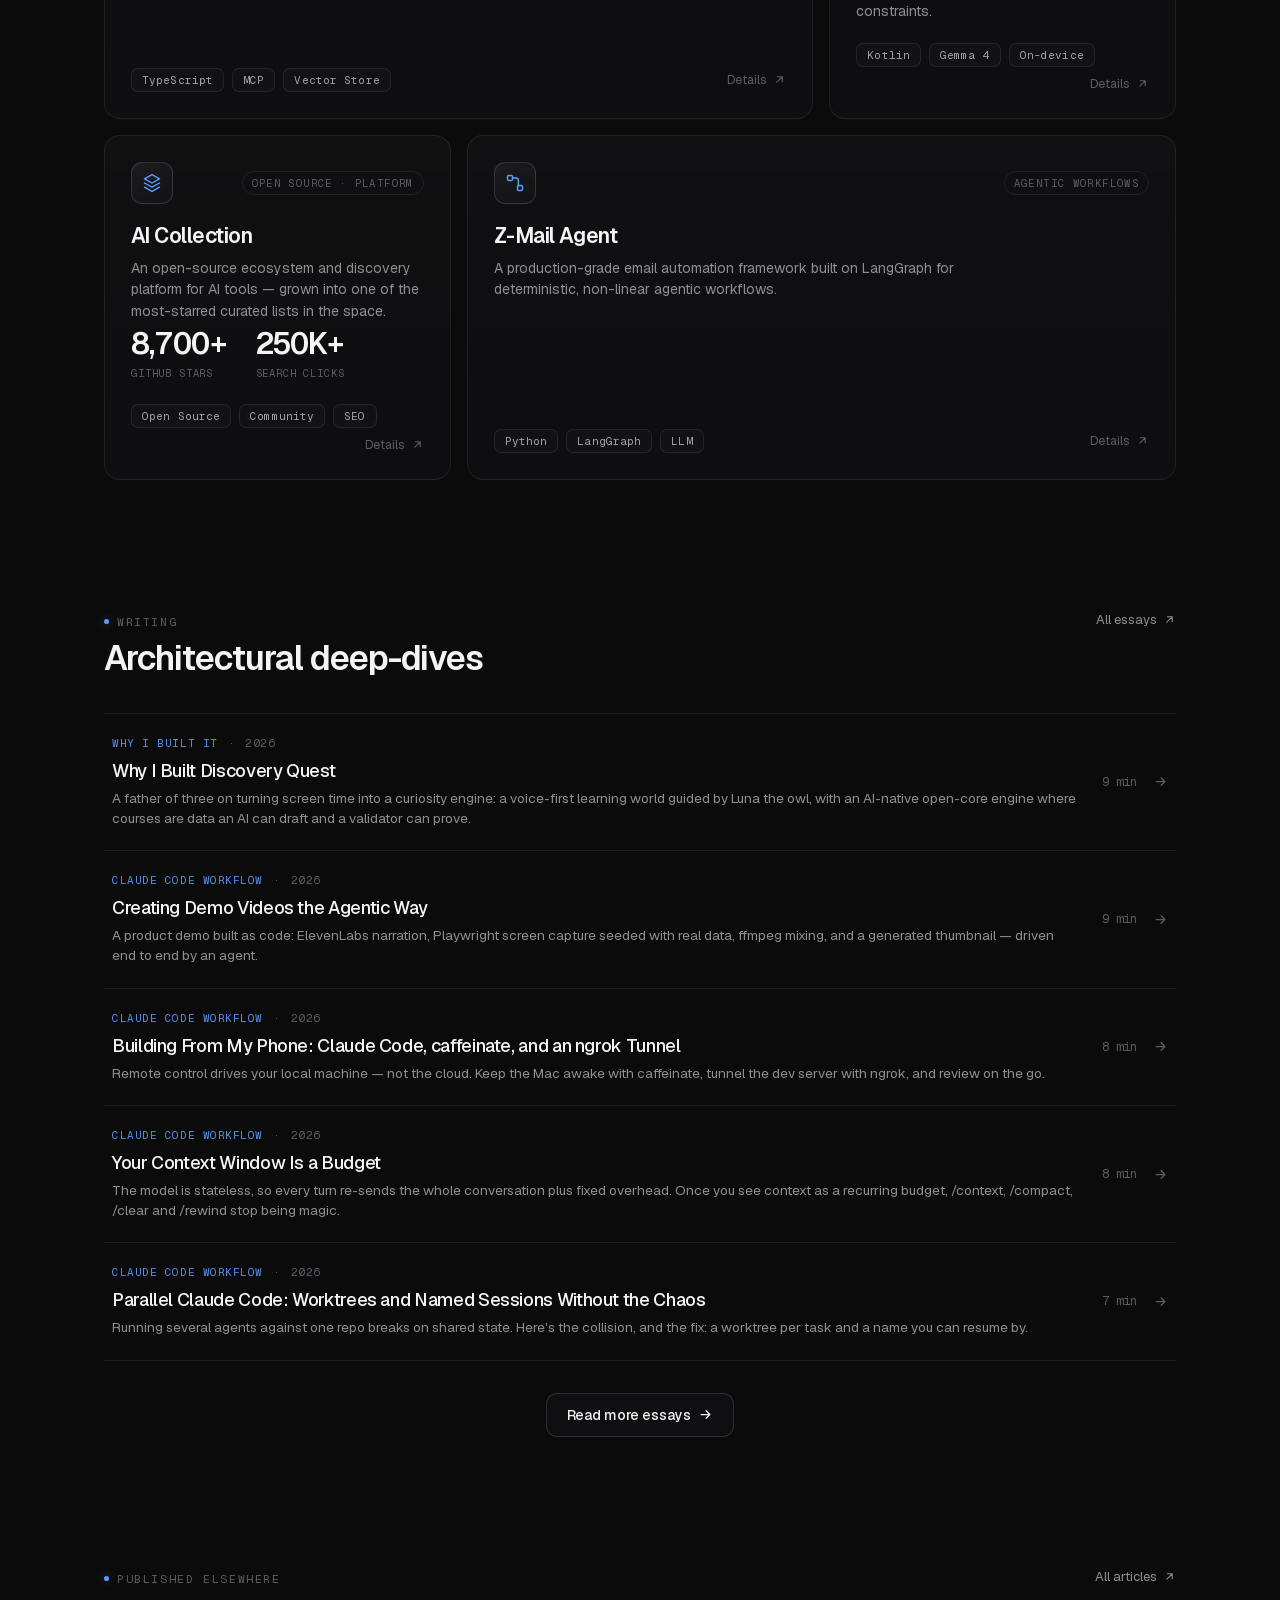
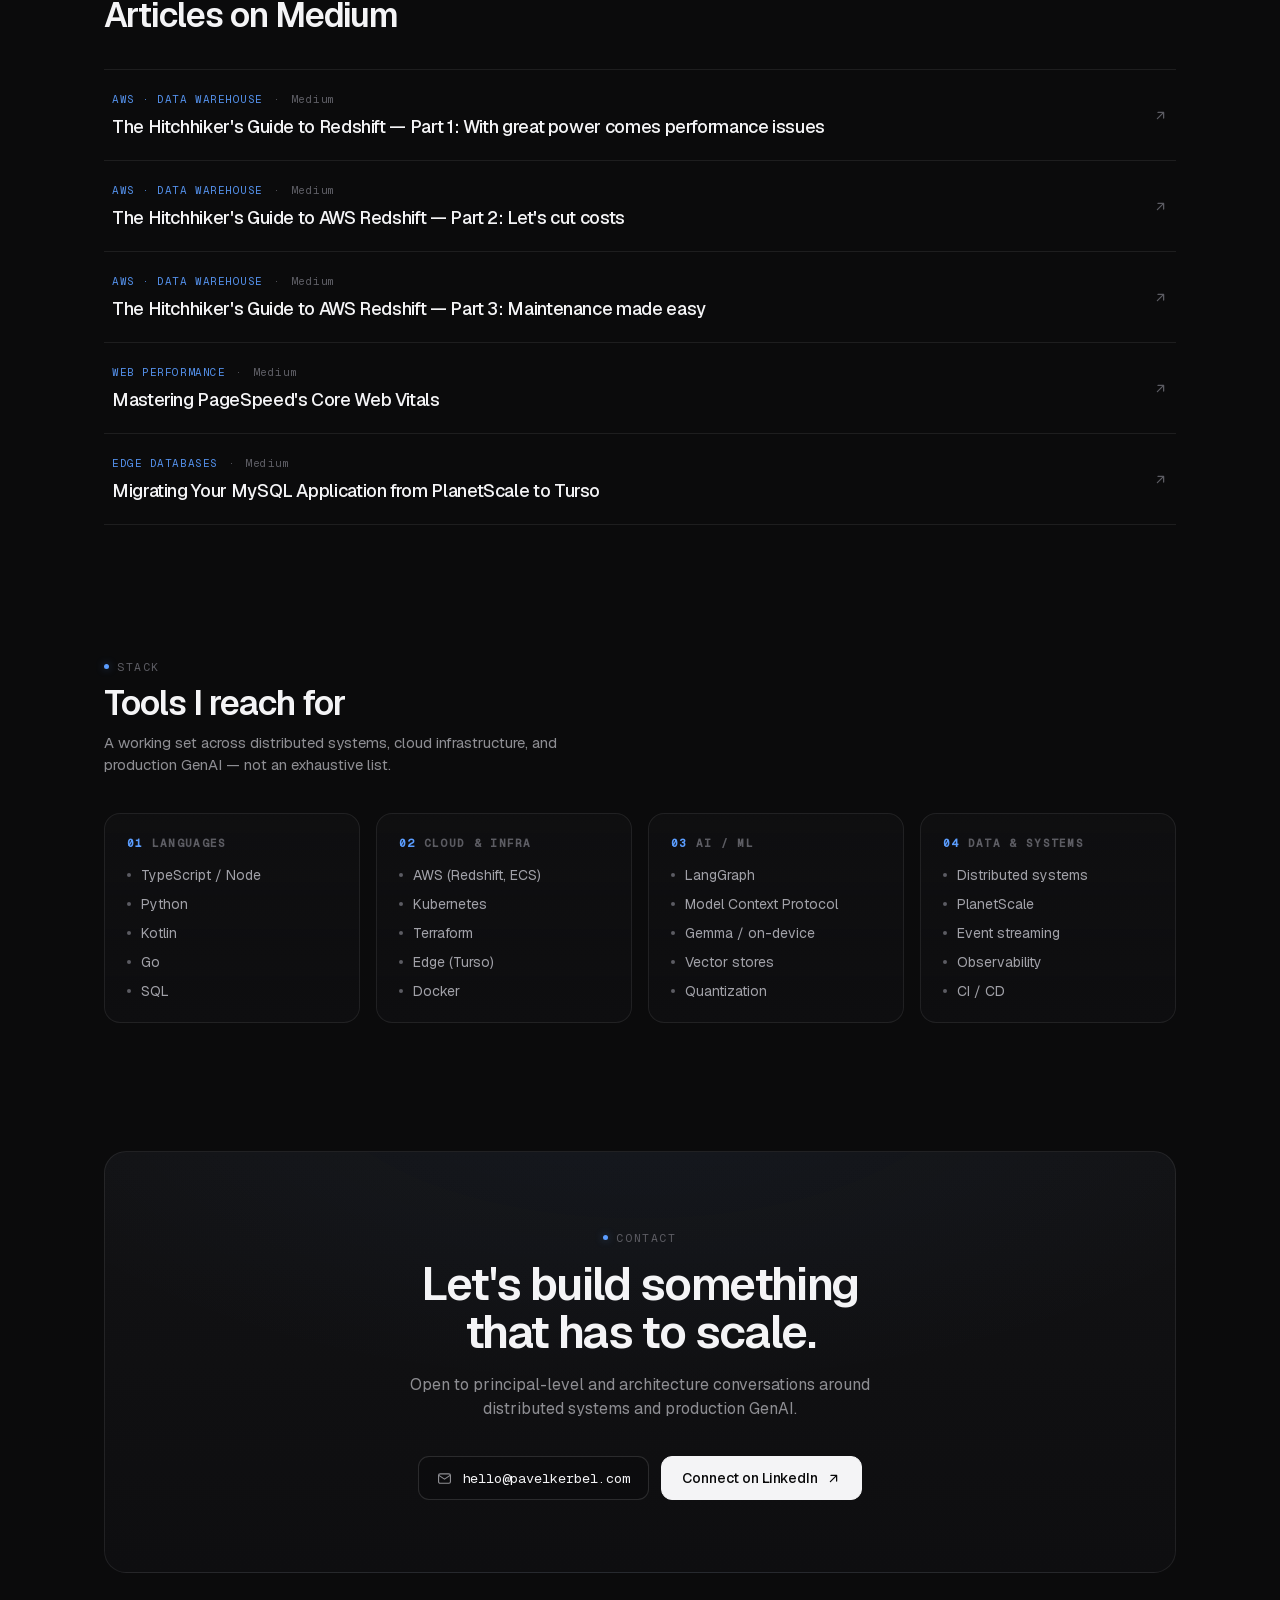
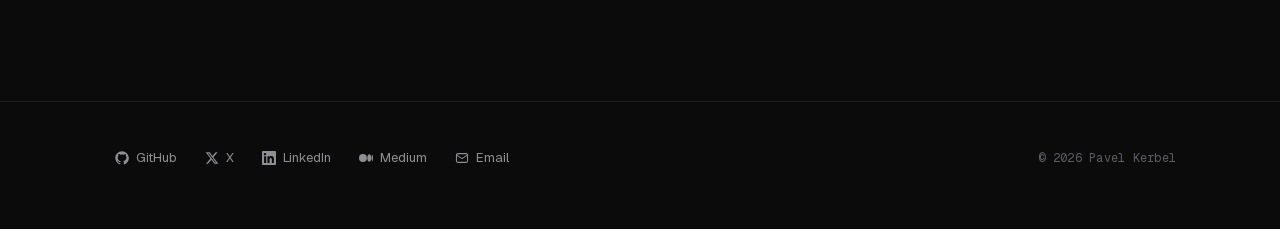
==== commit afc9158b: "Feature Context.md on the homepage: hero announcement and project card" ====
--- a/index.html
+++ b/index.html
@@ -101,6 +101,10 @@
       <div class="wrap">
         <div class="hero-in">
 
+          <a class="hero-status reveal" href="https://github.com/kerbelp/context-md">
+            <span class="dot"></span>
+            New — Context.md: a proposed standard for AI project context
+          </a>
           <h1 class="reveal">
             Pavel Kerbel
             <span class="role">Software Engineer</span>
@@ -141,6 +145,22 @@
         </div>
         
         <div class="bento reveal">
+          <!-- Context.md Card -->
+          <article class="card card-span-6" data-project-id="contextmd" role="button" tabindex="0">
+            <div class="card-top">
+              <div class="card-glyph"><svg viewBox="0 0 24 24" fill="none" stroke="currentColor" stroke-width="1.7" stroke-linecap="round" stroke-linejoin="round"><path d="M14 2H7a2 2 0 0 0-2 2v16a2 2 0 0 0 2 2h10a2 2 0 0 0 2-2V7l-5-5Z"/><path d="M14 2v5h5"/><path d="M9 13h6M9 17h4"/></svg></div>
+              <span class="card-kind">New · Open Standard · Agent Context</span>
+            </div>
+            <h3>Context.md — The Repository Context Layer</h3>
+            <p>A proposed standard for AI project context: one markdown file, versioned with the code, that agents consult before planning and update after executing — under human review. Git stores what changed; Repository Context stores what the project knows. Ships with a minimal spec, an example, and a short whitepaper.</p>
+            <div class="card-foot">
+              <span class="chip">Open Standard</span>
+              <span class="chip">Whitepaper</span>
+              <span class="chip">Git-native</span>
+              <span class="card-open">Details <svg viewBox="0 0 24 24" fill="none" stroke="currentColor" stroke-width="2" stroke-linecap="round" stroke-linejoin="round"><path d="M7 17 17 7M8 7h9v9"/></svg></span>
+            </div>
+          </article>
+
           <!-- Discovery Quest Card -->
           <article class="card card-span-6" data-project-id="discoveryquest" role="button" tabindex="0">
             <div class="card-top">
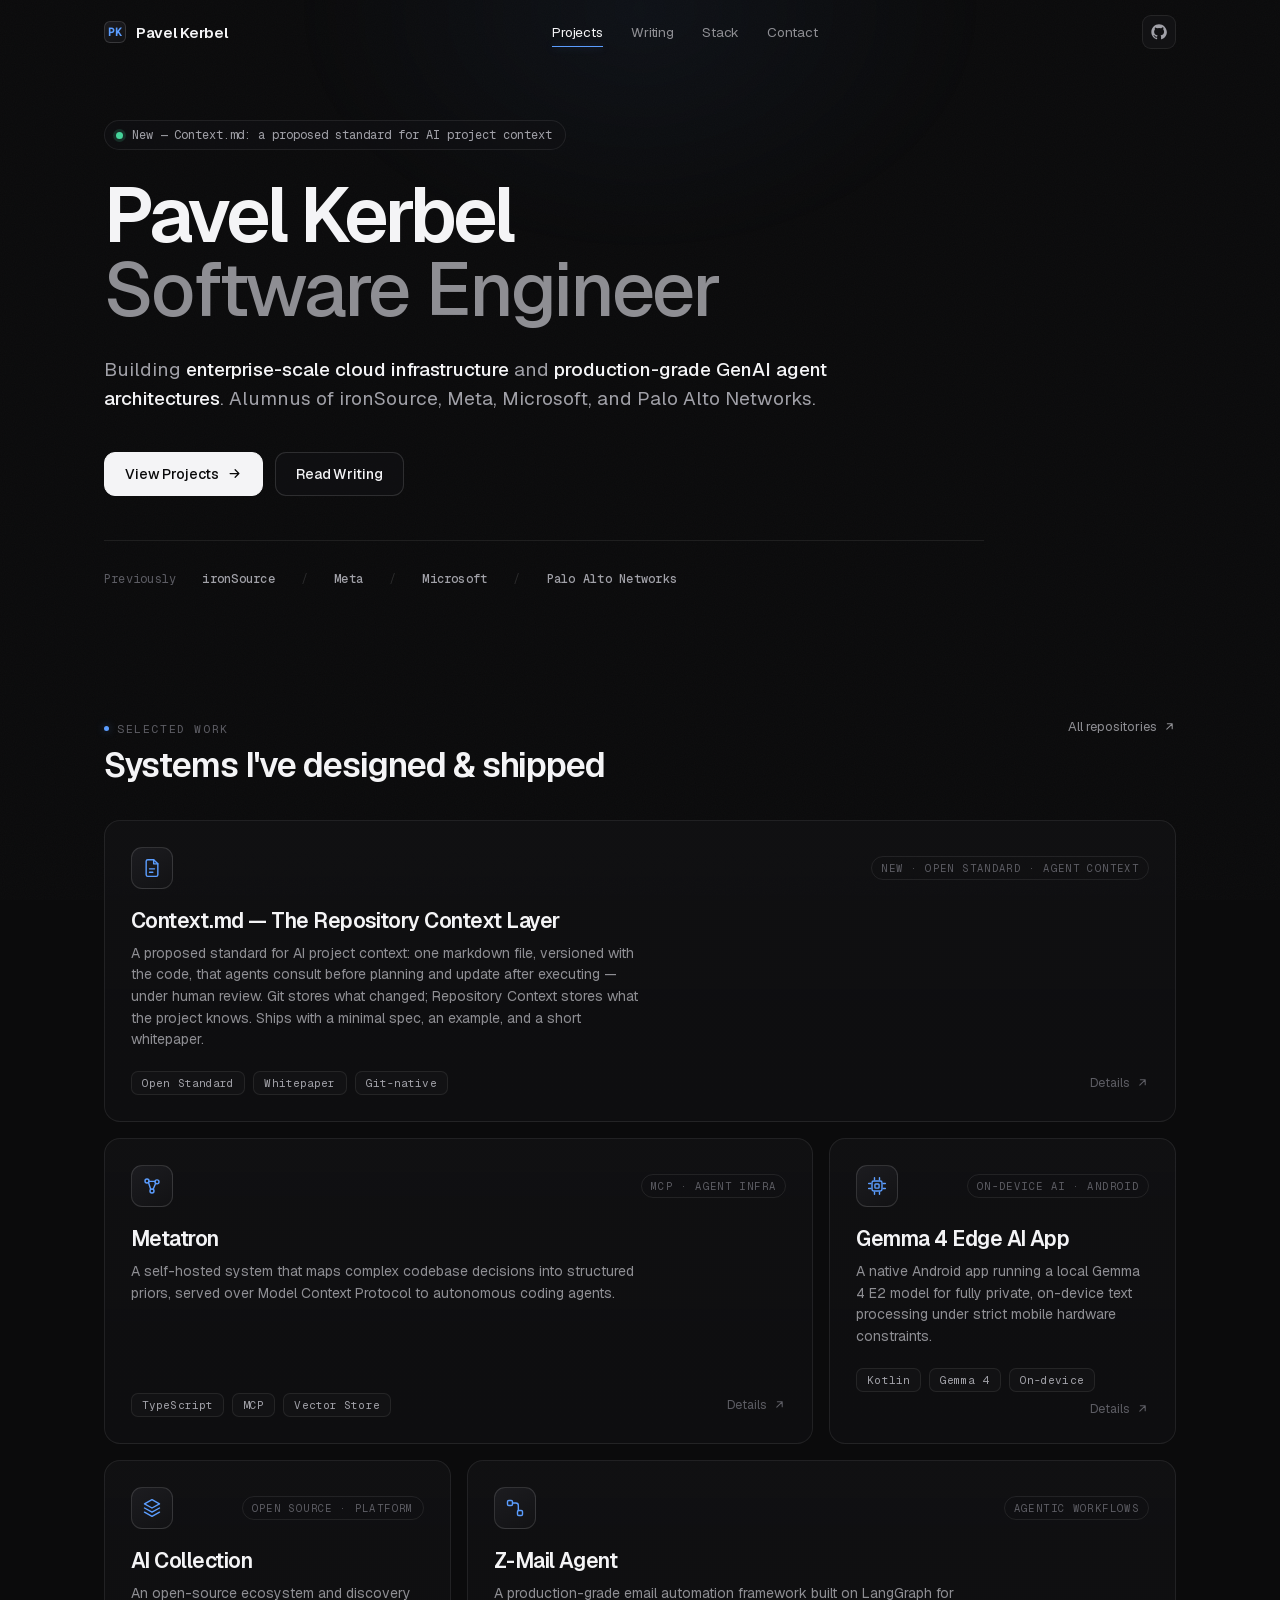
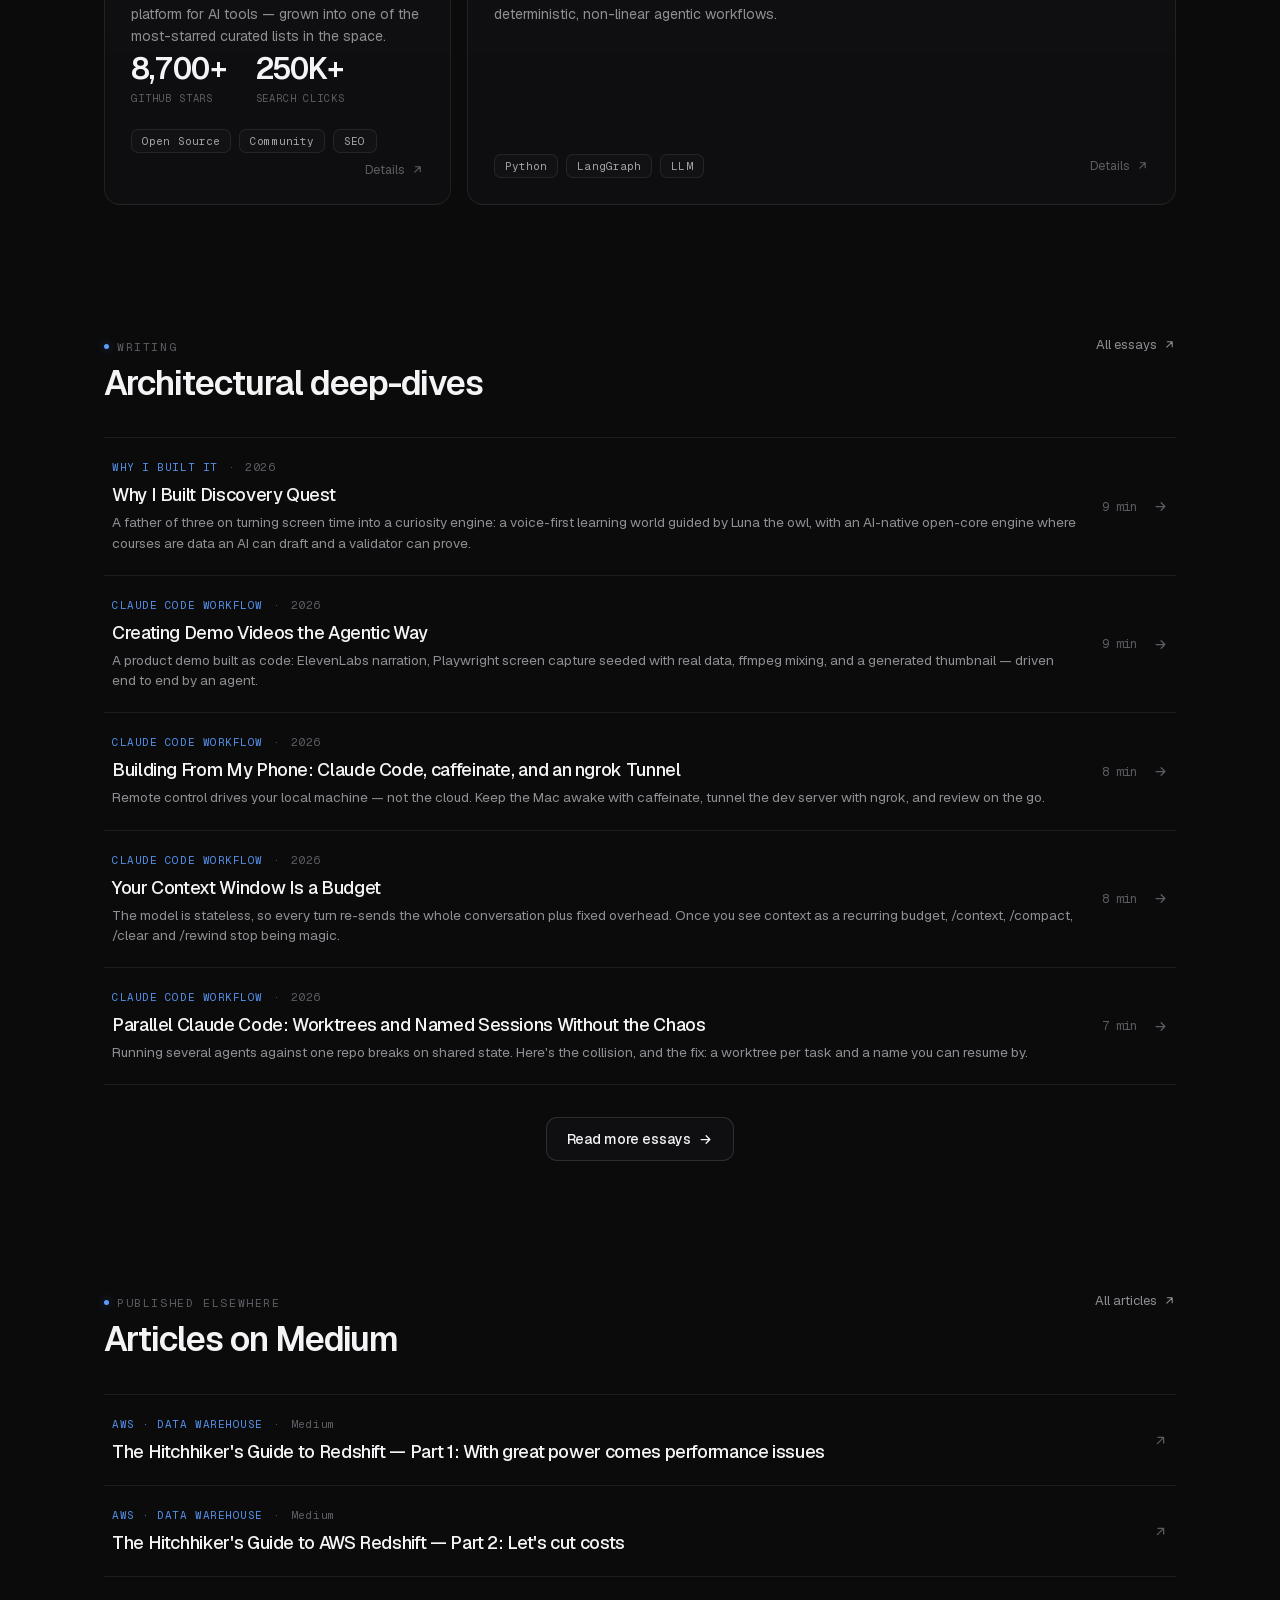
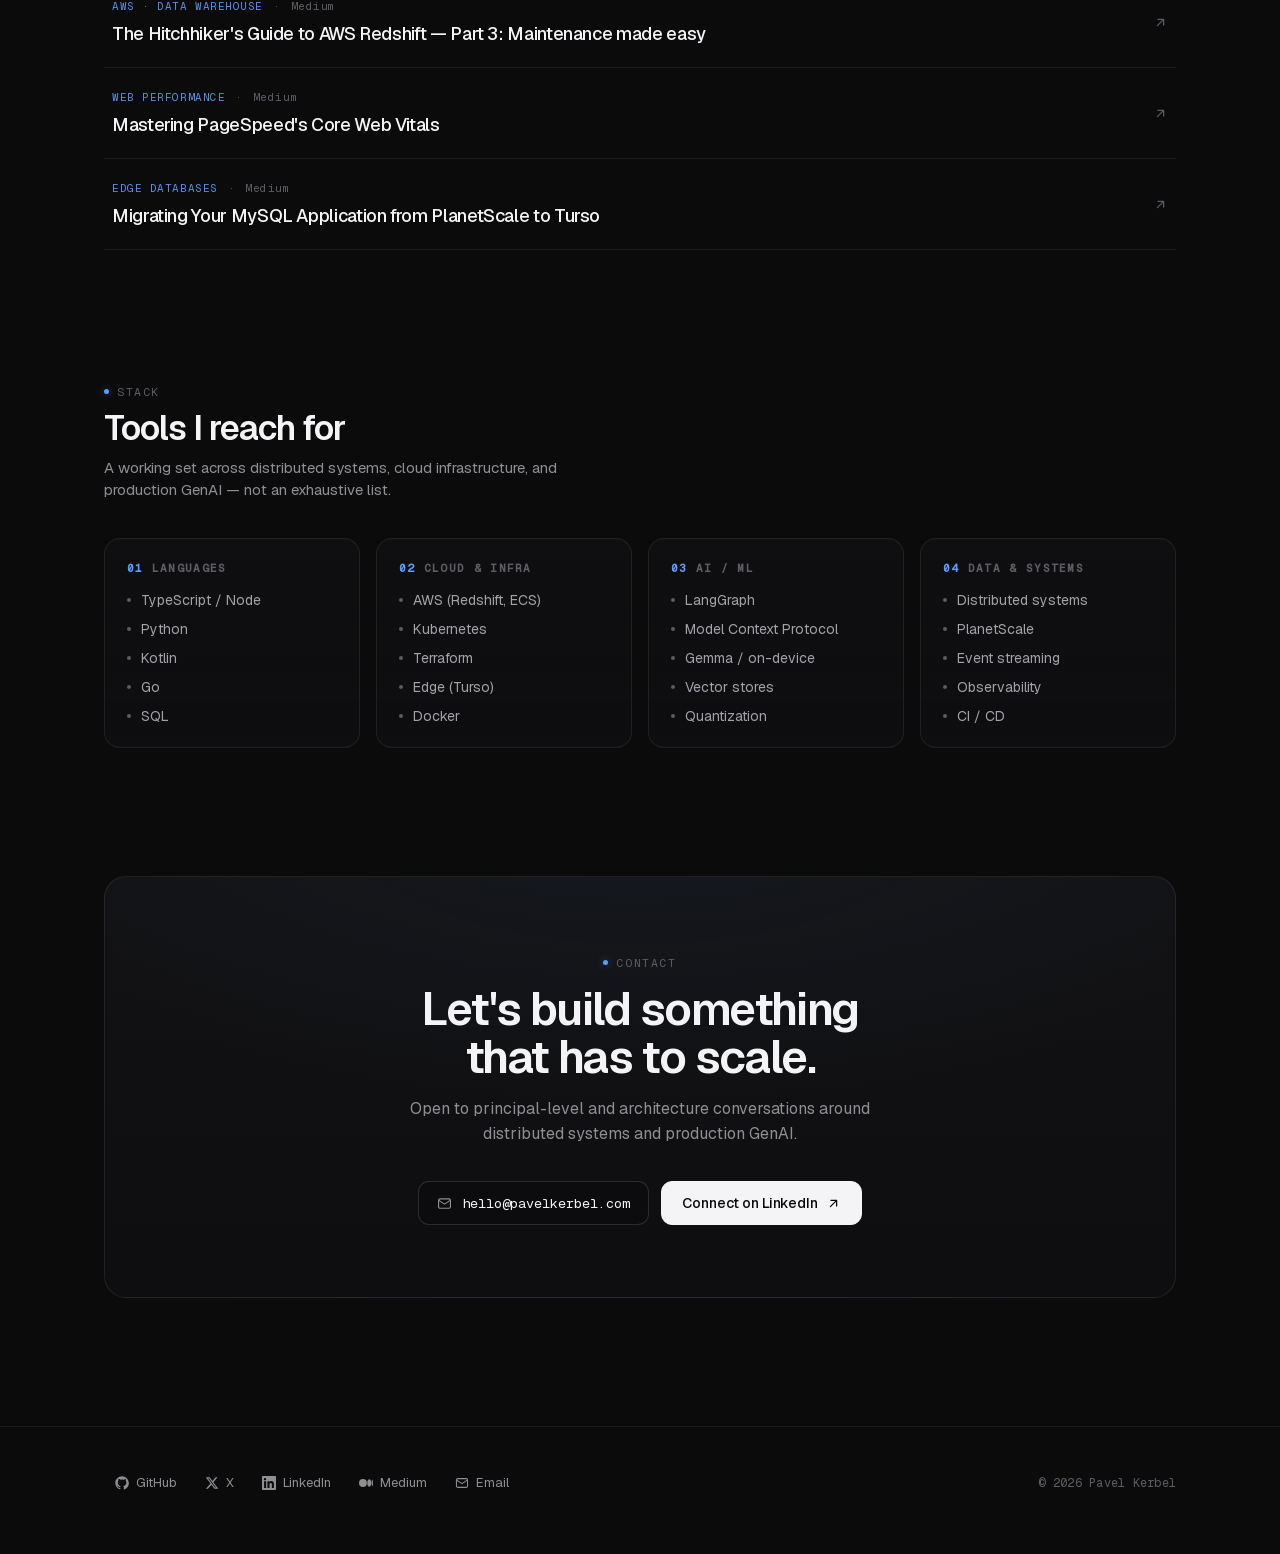
==== commit 6ebd57a6: "Retire Discovery Quest: remove project card, repoint blog links to GitHub The hosted apps are being " ====
--- a/index.html
+++ b/index.html
@@ -161,22 +161,6 @@
             </div>
           </article>
 
-          <!-- Discovery Quest Card -->
-          <article class="card card-span-6" data-project-id="discoveryquest" role="button" tabindex="0">
-            <div class="card-top">
-              <div class="card-glyph"><svg viewBox="0 0 24 24" fill="none" stroke="currentColor" stroke-width="1.7" stroke-linecap="round" stroke-linejoin="round"><circle cx="12" cy="12" r="9"/><path d="m15.5 8.5-2 5-5 2 2-5 5-2Z"/></svg></div>
-              <span class="card-kind">Open-Core · Kids EdTech</span>
-            </div>
-            <h3>Discovery Quest</h3>
-            <p>A voice-first learning platform for young kids, guided by Luna the owl — and an AI-native open-core engine where a course is data an AI can draft and a deterministic validator can prove. Live game: Luna's Math Quest.</p>
-            <div class="card-foot">
-              <span class="chip">Turborepo</span>
-              <span class="chip">ElevenLabs</span>
-              <span class="chip">Open Core</span>
-              <span class="card-open">Details <svg viewBox="0 0 24 24" fill="none" stroke="currentColor" stroke-width="2" stroke-linecap="round" stroke-linejoin="round"><path d="M7 17 17 7M8 7h9v9"/></svg></span>
-            </div>
-          </article>
-
           <!-- Metatron Card -->
           <article class="card card-span-4" data-project-id="metatron" role="button" tabindex="0">
             <div class="card-top">
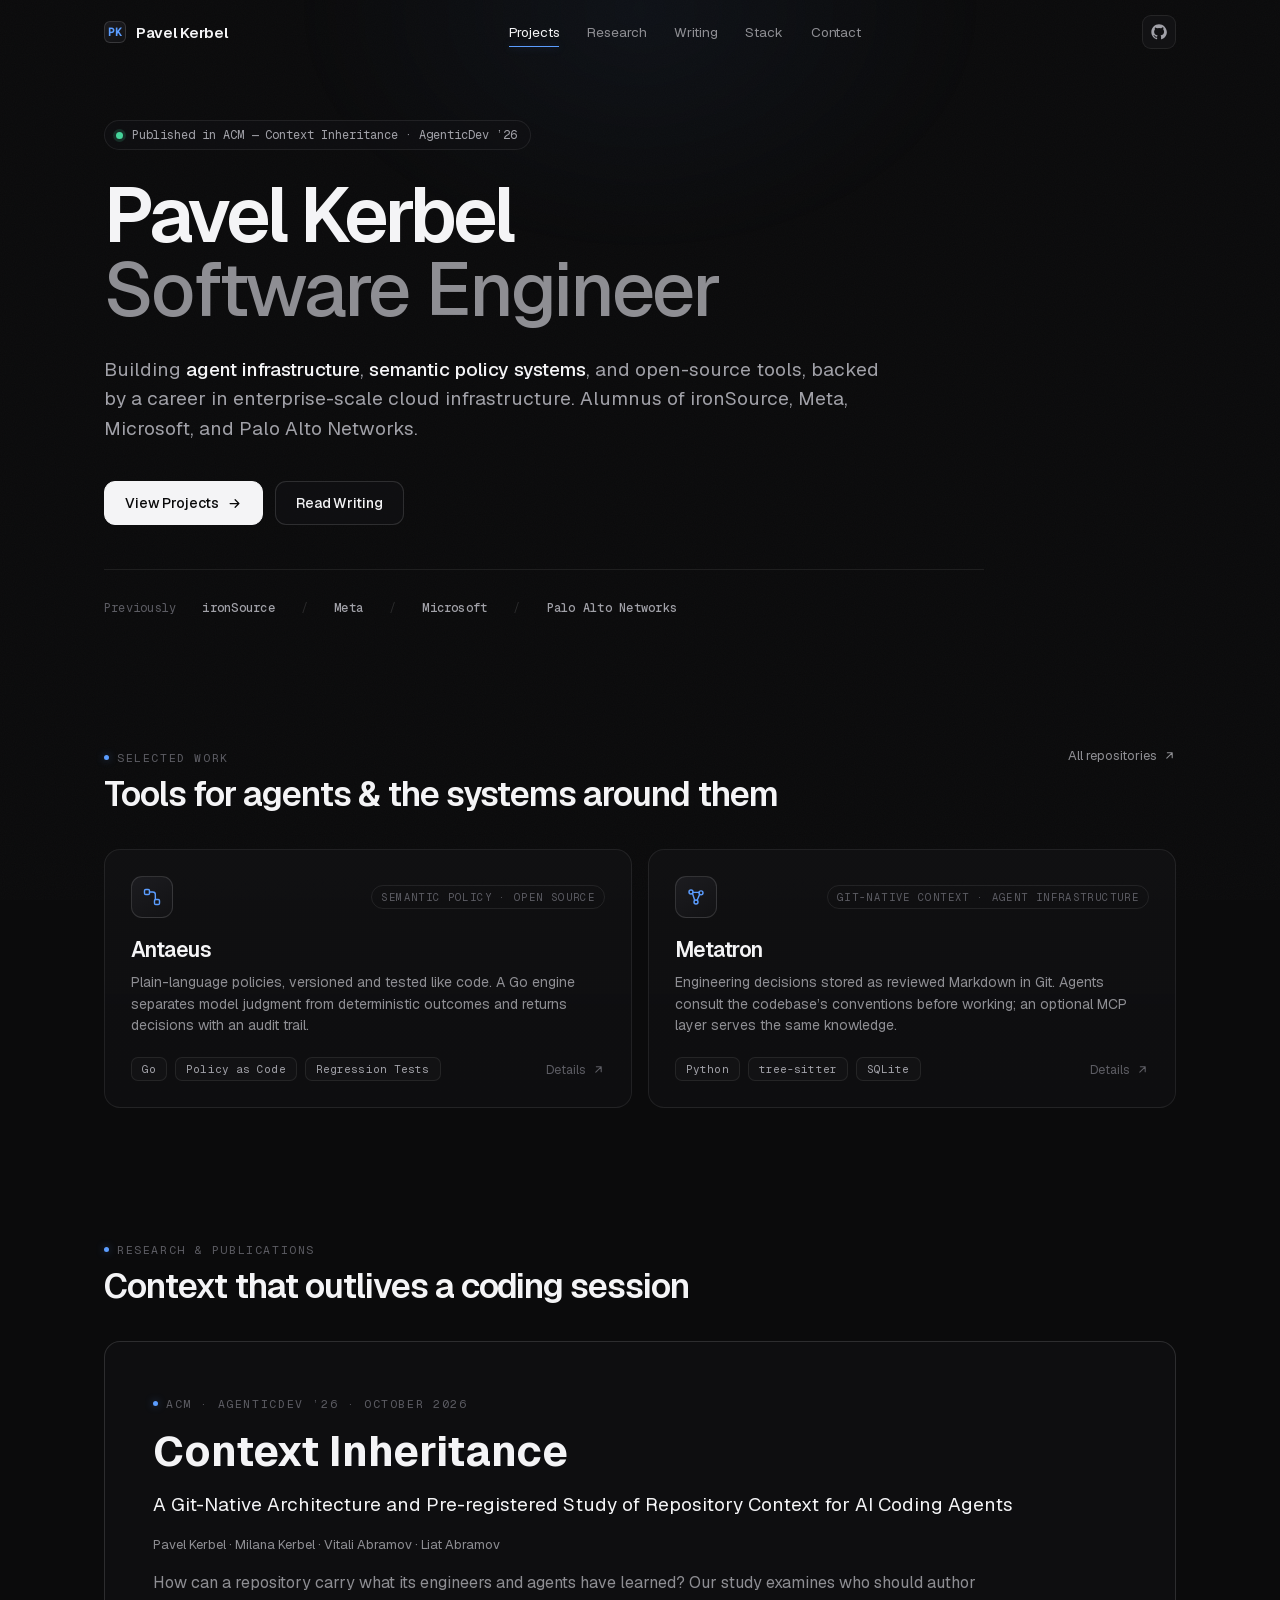
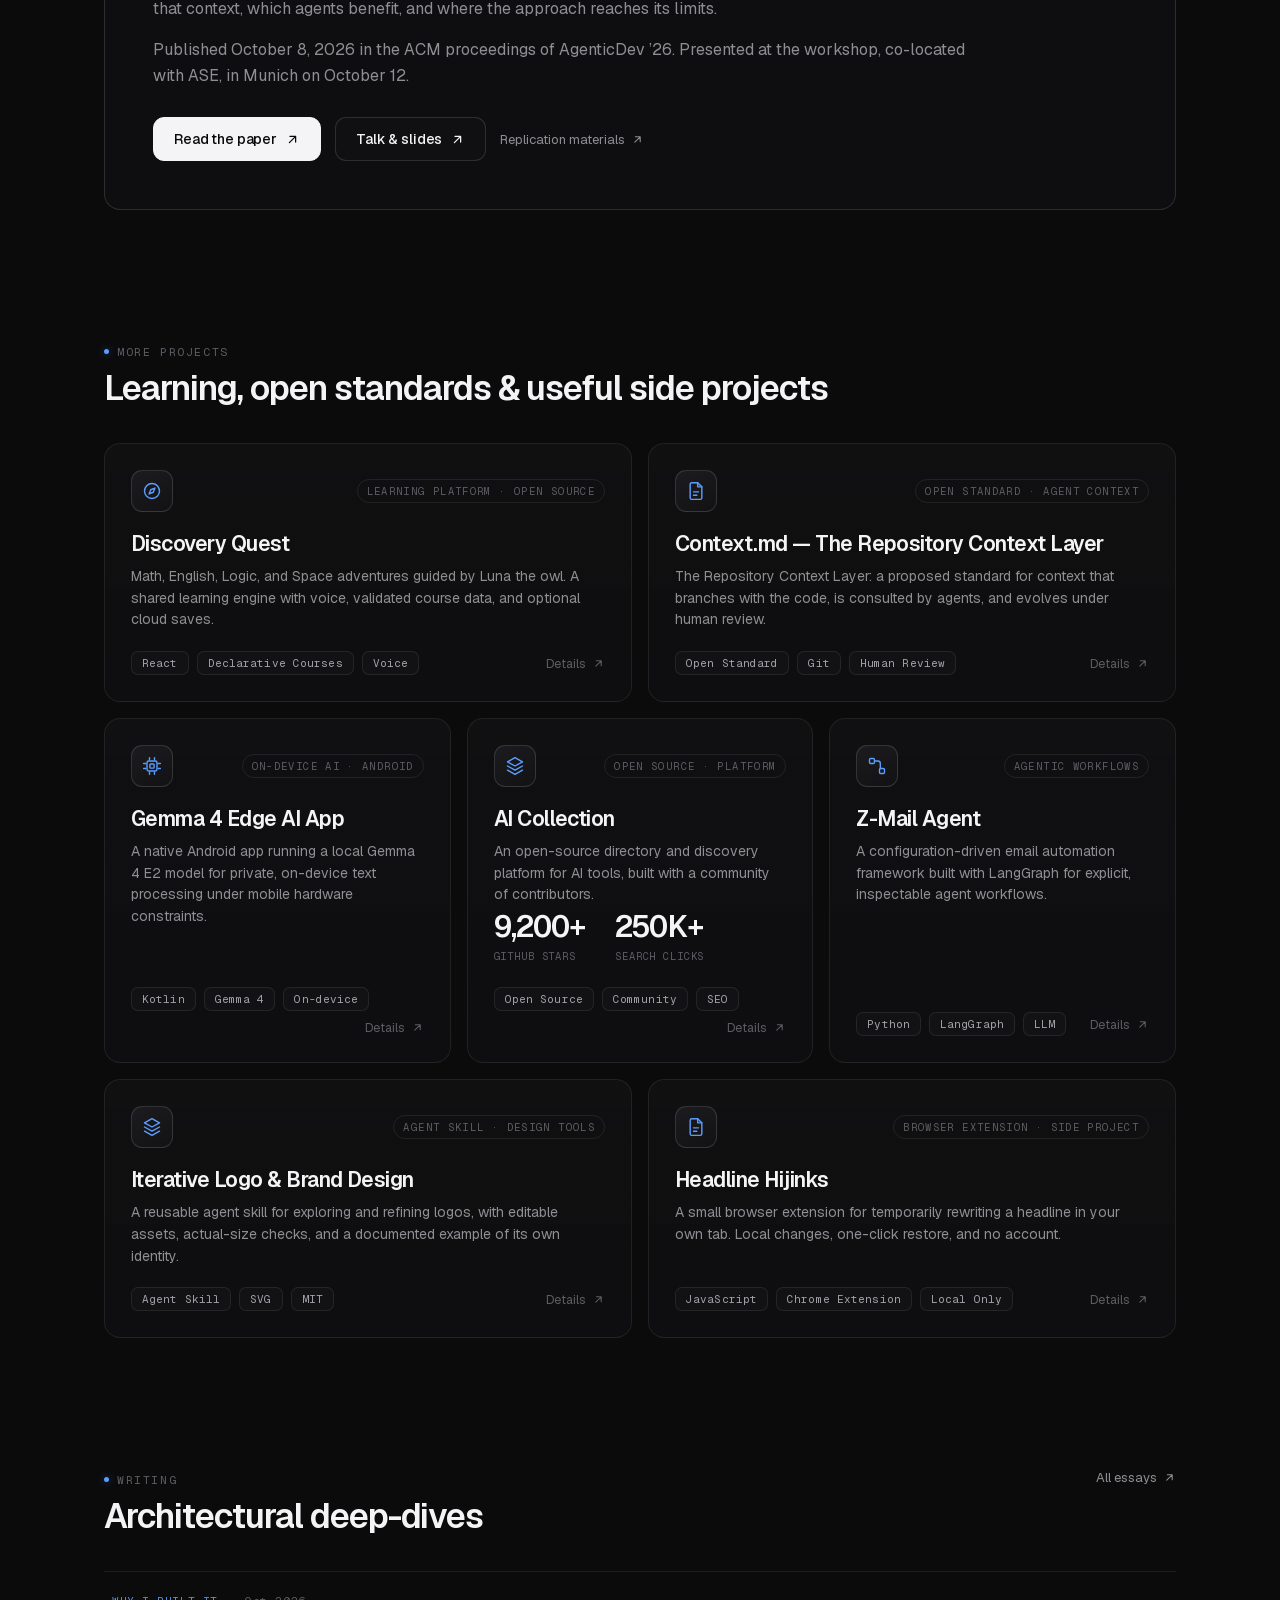
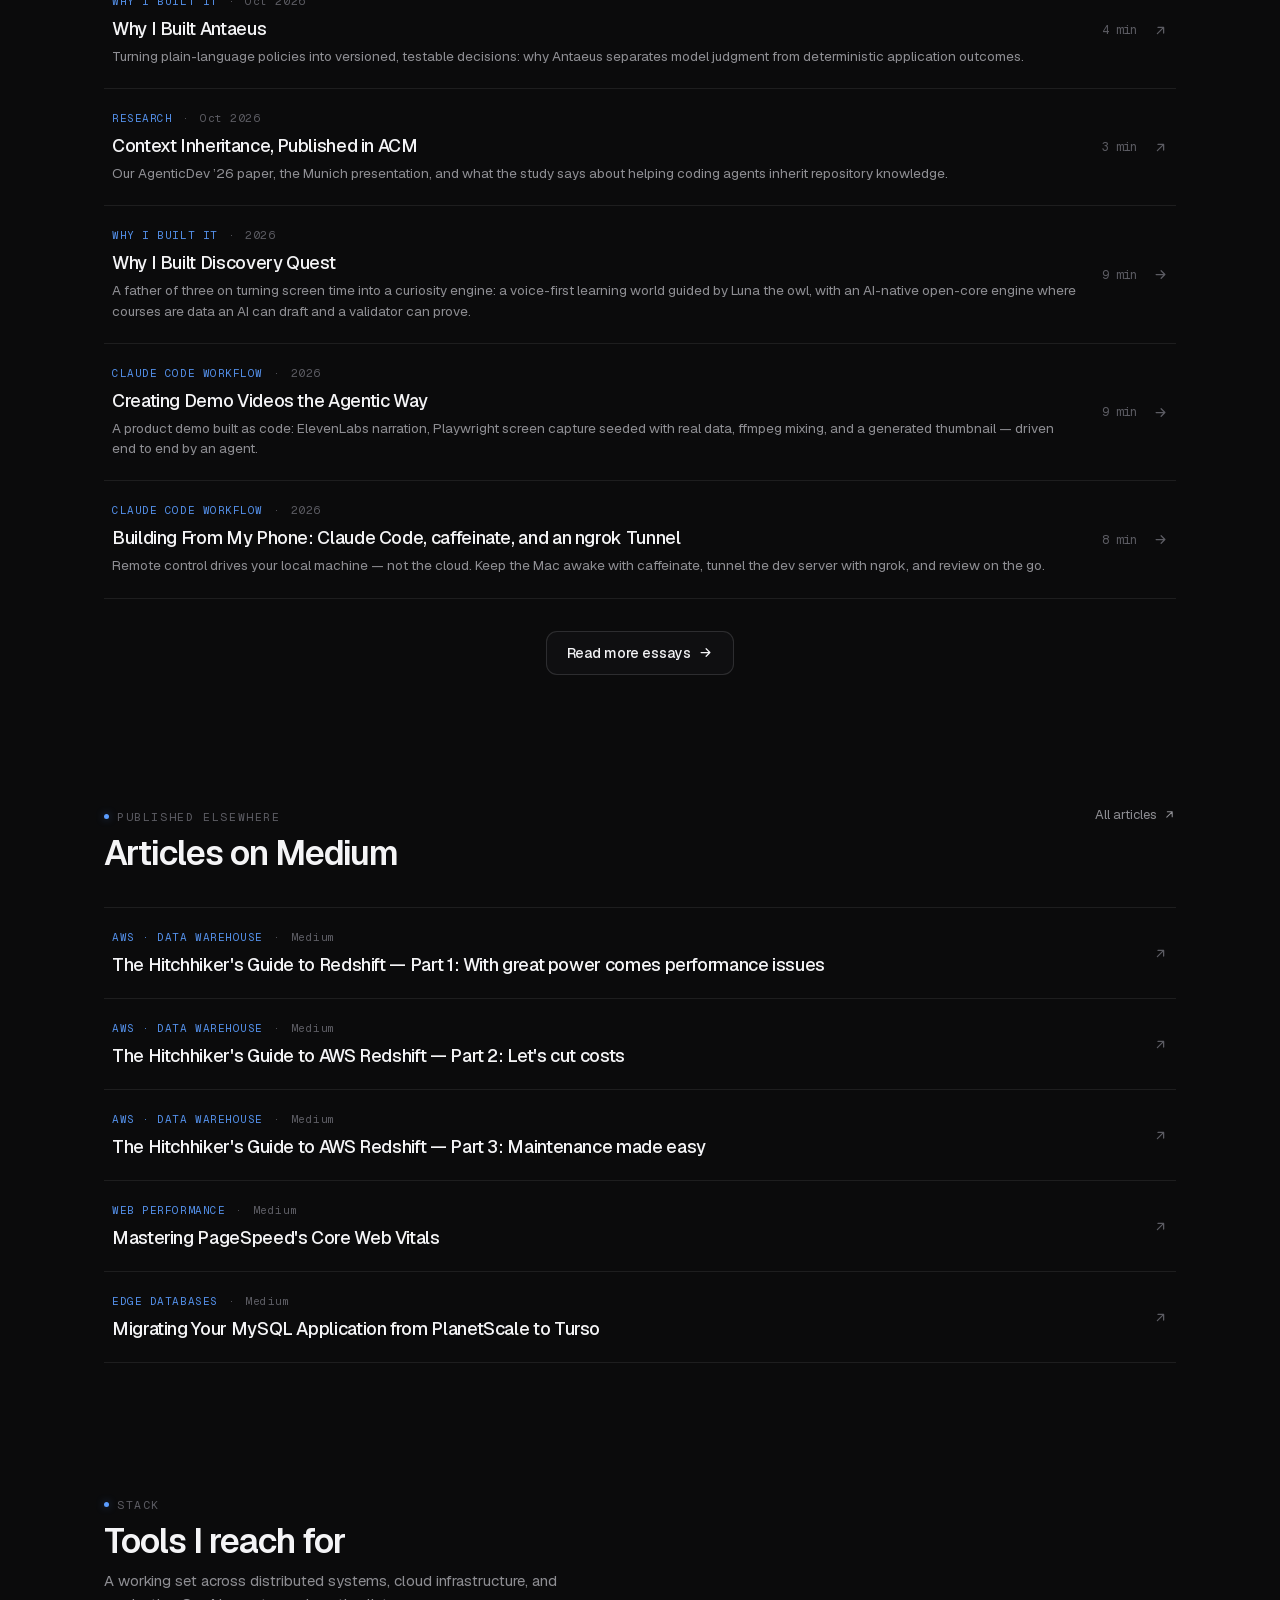
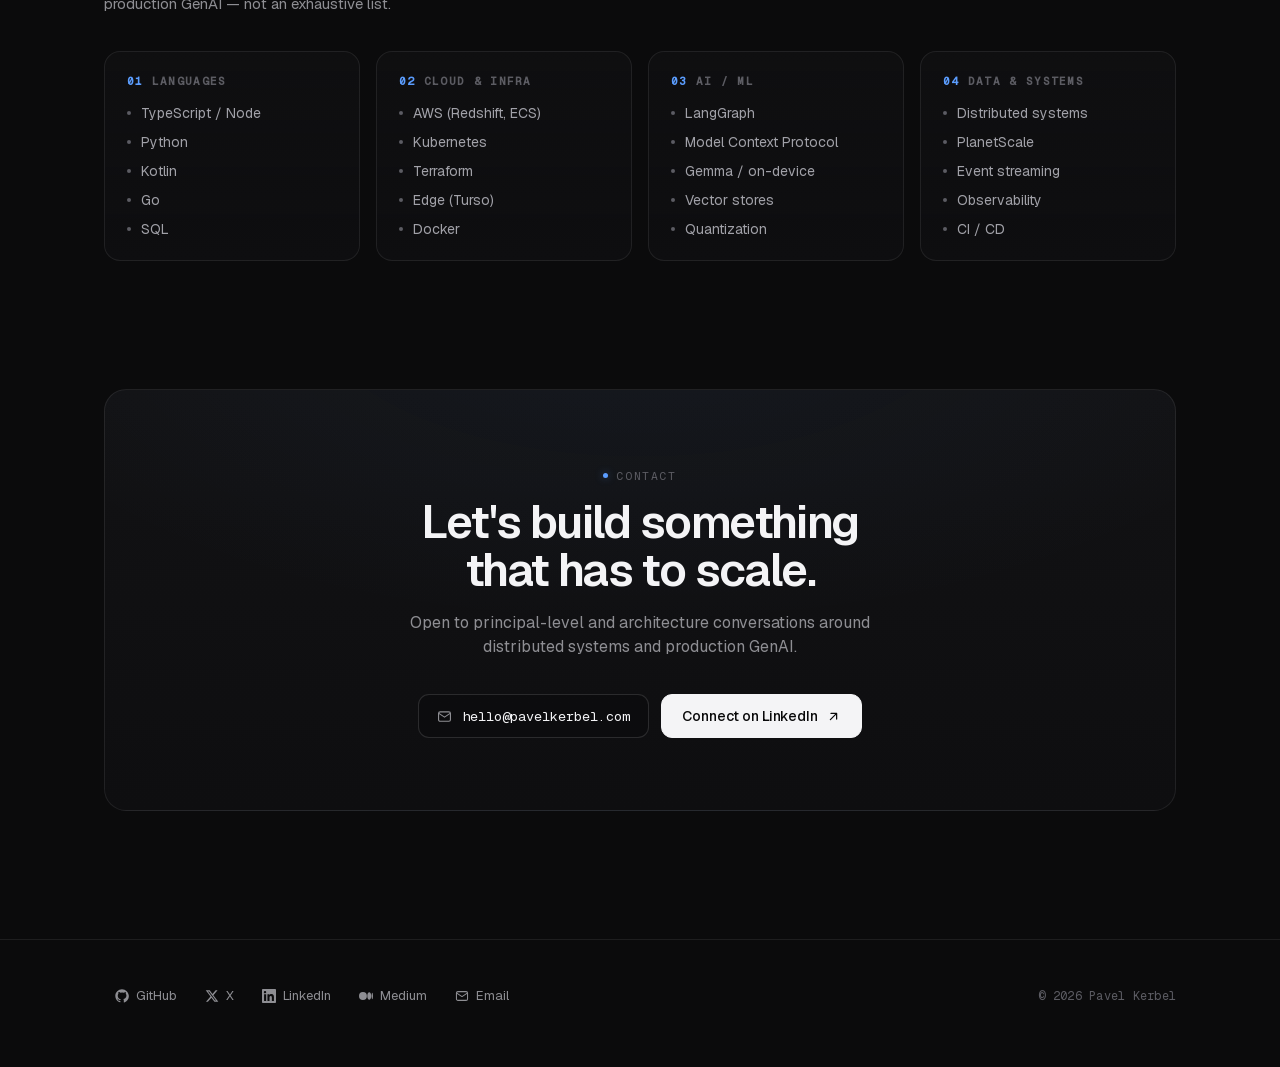
==== commit ef6dc519: "Refresh portfolio with Antaeus, ACM research, and Discovery Quest" ====
--- a/index.html
+++ b/index.html
@@ -15,9 +15,9 @@
   <title>Pavel Kerbel — Software Engineer</title>
   
   <!-- SEO Meta Tags -->
-  <meta name="description" content="Pavel Kerbel - Software Engineer specializing in enterprise-scale cloud infrastructure and GenAI agent architectures. Alumnus of ironSource, Meta, Microsoft, and Palo Alto Networks.">
+  <meta name="description" content="Pavel Kerbel — software engineer building Antaeus, Metatron, and open-source tools. Research on repository context for AI coding agents, published in ACM.">
   <meta property="og:title" content="Pavel Kerbel — Software Engineer">
-  <meta property="og:description" content="Building enterprise-scale cloud infrastructure and production-grade GenAI agent architectures. Field notes on Claude Code, agents, and distributed systems.">
+  <meta property="og:description" content="Agent infrastructure, semantic policy systems, and open-source tools. Creator of Antaeus and Metatron; co-author of Context Inheritance, published in ACM.">
   <meta property="og:type" content="website">
   <meta property="og:url" content="https://pavelkerbel.com/">
   <meta property="og:site_name" content="Pavel Kerbel">
@@ -35,7 +35,7 @@
   <meta name="twitter:site" content="@kerbelp">
   <meta name="twitter:creator" content="@kerbelp">
   <meta name="twitter:title" content="Pavel Kerbel — Software Engineer">
-  <meta name="twitter:description" content="Building enterprise-scale cloud infrastructure and production-grade GenAI agent architectures. Field notes on Claude Code, agents, and distributed systems.">
+  <meta name="twitter:description" content="Agent infrastructure, semantic policy systems, and open-source tools. Creator of Antaeus and Metatron; co-author of Context Inheritance, published in ACM.">
   <meta name="twitter:image" content="https://pavelkerbel.com/assets/og/home.png">
 
   <link rel="icon" href="favicon.svg" type="image/svg+xml">
@@ -83,6 +83,7 @@
       </a>
       <nav class="nav">
         <a href="#projects" class="nav-link active" data-sec="projects">Projects</a>
+        <a href="#research" class="nav-link" data-sec="research">Research</a>
         <a href="#writing" class="nav-link" data-sec="writing">Writing</a>
         <a href="#stack" class="nav-link" data-sec="stack">Stack</a>
         <a href="#contact" class="nav-link" data-sec="contact">Contact</a>
@@ -101,16 +102,16 @@
       <div class="wrap">
         <div class="hero-in">
 
-          <a class="hero-status reveal" href="https://github.com/kerbelp/context-md">
+          <a class="hero-status reveal" href="papers/context-inheritance/">
             <span class="dot"></span>
-            New — Context.md: a proposed standard for AI project context
+            Published in ACM — Context Inheritance · AgenticDev ’26
           </a>
           <h1 class="reveal">
             Pavel Kerbel
             <span class="role">Software Engineer</span>
           </h1>
           <p class="hero-sub reveal">
-            Building <strong>enterprise-scale cloud infrastructure</strong> and <strong>production-grade GenAI agent architectures</strong>. Alumnus of ironSource, Meta, Microsoft, and Palo Alto Networks.
+            Building <strong>agent infrastructure</strong>, <strong>semantic policy systems</strong>, and open-source tools, backed by a career in enterprise-scale cloud infrastructure. Alumnus of ironSource, Meta, Microsoft, and Palo Alto Networks.
           </p>
           <div class="hero-cta reveal">
             <button class="btn btn-primary" id="btn-view-projects">
@@ -131,110 +132,65 @@
       </div>
     </section>
 
-    <!-- Projects Bento Section -->
     <section id="projects" class="block">
       <div class="wrap">
-        <div class="sec-head reveal">
-          <div>
-            <span class="eyebrow">Selected Work</span>
-            <h2 class="sec-title">Systems I've designed &amp; shipped</h2>
-          </div>
-          <a class="sec-link" href="https://github.com/kerbelp" target="_blank" rel="noreferrer">
-            All repositories <svg viewBox="0 0 24 24" fill="none" stroke="currentColor" stroke-width="2" stroke-linecap="round" stroke-linejoin="round"><path d="M7 17 17 7M8 7h9v9"/></svg>
-          </a>
-        </div>
-        
-        <div class="bento reveal">
-          <!-- Context.md Card -->
-          <article class="card card-span-6" data-project-id="contextmd" role="button" tabindex="0">
-            <div class="card-top">
-              <div class="card-glyph"><svg viewBox="0 0 24 24" fill="none" stroke="currentColor" stroke-width="1.7" stroke-linecap="round" stroke-linejoin="round"><path d="M14 2H7a2 2 0 0 0-2 2v16a2 2 0 0 0 2 2h10a2 2 0 0 0 2-2V7l-5-5Z"/><path d="M14 2v5h5"/><path d="M9 13h6M9 17h4"/></svg></div>
-              <span class="card-kind">New · Open Standard · Agent Context</span>
-            </div>
-            <h3>Context.md — The Repository Context Layer</h3>
-            <p>A proposed standard for AI project context: one markdown file, versioned with the code, that agents consult before planning and update after executing — under human review. Git stores what changed; Repository Context stores what the project knows. Ships with a minimal spec, an example, and a short whitepaper.</p>
-            <div class="card-foot">
-              <span class="chip">Open Standard</span>
-              <span class="chip">Whitepaper</span>
-              <span class="chip">Git-native</span>
-              <span class="card-open">Details <svg viewBox="0 0 24 24" fill="none" stroke="currentColor" stroke-width="2" stroke-linecap="round" stroke-linejoin="round"><path d="M7 17 17 7M8 7h9v9"/></svg></span>
-            </div>
-          </article>
-
-          <!-- Metatron Card -->
-          <article class="card card-span-4" data-project-id="metatron" role="button" tabindex="0">
-            <div class="card-top">
-              <div class="card-glyph"><svg viewBox="0 0 24 24" fill="none" stroke="currentColor" stroke-width="1.7" stroke-linecap="round" stroke-linejoin="round"><circle cx="6" cy="6" r="2.4"/><circle cx="18" cy="7" r="2.4"/><circle cx="12" cy="18" r="2.4"/><path d="M7.7 7.6 10.4 16M16.4 8.7 13.4 16M8.3 6.4h7.4"/></svg></div>
-              <span class="card-kind">MCP · Agent Infra</span>
-            </div>
-            <h3>Metatron</h3>
-            <p>A self-hosted system that maps complex codebase decisions into structured priors, served over Model Context Protocol to autonomous coding agents.</p>
-            <div class="card-foot">
-              <span class="chip">TypeScript</span>
-              <span class="chip">MCP</span>
-              <span class="chip">Vector Store</span>
-              <span class="card-open">Details <svg viewBox="0 0 24 24" fill="none" stroke="currentColor" stroke-width="2" stroke-linecap="round" stroke-linejoin="round"><path d="M7 17 17 7M8 7h9v9"/></svg></span>
-            </div>
-          </article>
-
-          <!-- Gemma Guard Card -->
-          <article class="card card-span-2" data-project-id="gemma" role="button" tabindex="0">
-            <div class="card-top">
-              <div class="card-glyph"><svg viewBox="0 0 24 24" fill="none" stroke="currentColor" stroke-width="1.7" stroke-linecap="round" stroke-linejoin="round"><rect x="6" y="6" width="12" height="12" rx="2"/><rect x="9.5" y="9.5" width="5" height="5" rx="1"/><path d="M9 2v2.5M15 2v2.5M9 19.5V22M15 19.5V22M2 9h2.5M2 15h2.5M19.5 9H22M19.5 15H22"/></svg></div>
-              <span class="card-kind">On-device AI · Android</span>
-            </div>
-            <h3>Gemma 4 Edge AI App</h3>
-            <p>A native Android app running a local Gemma 4 E2 model for fully private, on-device text processing under strict mobile hardware constraints.</p>
-            <div class="card-foot">
-              <span class="chip">Kotlin</span>
-              <span class="chip">Gemma 4</span>
-              <span class="chip">On-device</span>
-              <span class="card-open">Details <svg viewBox="0 0 24 24" fill="none" stroke="currentColor" stroke-width="2" stroke-linecap="round" stroke-linejoin="round"><path d="M7 17 17 7M8 7h9v9"/></svg></span>
-            </div>
-          </article>
-
-          <!-- AI Collection Card -->
-          <article class="card card-span-2" data-project-id="aicollection" role="button" tabindex="0">
-            <div class="card-top">
-              <div class="card-glyph"><svg viewBox="0 0 24 24" fill="none" stroke="currentColor" stroke-width="1.7" stroke-linecap="round" stroke-linejoin="round"><path d="m12 2 9 5-9 5-9-5 9-5Z"/><path d="m3 12 9 5 9-5M3 17l9 5 9-5"/></svg></div>
-              <span class="card-kind">Open Source · Platform</span>
-            </div>
-            <h3>AI Collection</h3>
-            <p>An open-source ecosystem and discovery platform for AI tools — grown into one of the most-starred curated lists in the space.</p>
-            <div class="card-stats">
-              <div class="stat">
-                <span class="num" id="stat-stars" data-target="8700" data-suffix="+">0+</span>
-                <span class="lbl">GitHub stars</span>
-              </div>
-              <div class="stat">
-                <span class="num" id="stat-clicks" data-target="250" data-suffix="K+">0K+</span>
-                <span class="lbl">Search clicks</span>
-              </div>
-            </div>
-            <div class="card-foot">
-              <span class="chip">Open Source</span>
-              <span class="chip">Community</span>
-              <span class="chip">SEO</span>
-              <span class="card-open">Details <svg viewBox="0 0 24 24" fill="none" stroke="currentColor" stroke-width="2" stroke-linecap="round" stroke-linejoin="round"><path d="M7 17 17 7M8 7h9v9"/></svg></span>
-            </div>
-          </article>
-
-          <!-- Z-Mail Agent Card -->
-          <article class="card card-span-4" data-project-id="zmail" role="button" tabindex="0">
-            <div class="card-top">
-              <div class="card-glyph"><svg viewBox="0 0 24 24" fill="none" stroke="currentColor" stroke-width="1.7" stroke-linecap="round" stroke-linejoin="round"><rect x="3" y="3" width="6" height="6" rx="1.5"/><rect x="15" y="15" width="6" height="6" rx="1.5"/><path d="M9 6h4a3 3 0 0 1 3 3v6"/></svg></div>
-              <span class="card-kind">Agentic Workflows</span>
-            </div>
-            <h3>Z-Mail Agent</h3>
-            <p>A production-grade email automation framework built on LangGraph for deterministic, non-linear agentic workflows.</p>
-            <div class="card-foot">
-              <span class="chip">Python</span>
-              <span class="chip">LangGraph</span>
-              <span class="chip">LLM</span>
-              <span class="card-open">Details <svg viewBox="0 0 24 24" fill="none" stroke="currentColor" stroke-width="2" stroke-linecap="round" stroke-linejoin="round"><path d="M7 17 17 7M8 7h9v9"/></svg></span>
-            </div>
-          </article>
-        </div>
+        <div class="sec-head reveal"><div><span class="eyebrow">Selected Work</span><h2 class="sec-title">Tools for agents &amp; the systems around them</h2></div><a class="sec-link" href="https://github.com/kerbelp" target="_blank" rel="noreferrer">All repositories <svg viewBox="0 0 24 24" fill="none" stroke="currentColor" stroke-width="2" stroke-linecap="round" stroke-linejoin="round"><path d="M7 17 17 7M8 7h9v9"/></svg></a></div>
+        <div class="bento reveal"><article class="card card-span-3" data-project-id="antaeus" role="button" tabindex="0" aria-label="About Antaeus">
+            <div class="card-top"><div class="card-glyph"><svg viewBox="0 0 24 24" fill="none" stroke="currentColor" stroke-width="1.7" stroke-linecap="round" stroke-linejoin="round"><rect x="3" y="3" width="6" height="6" rx="1.5"/><rect x="15" y="15" width="6" height="6" rx="1.5"/><path d="M9 6h4a3 3 0 0 1 3 3v6"/></svg></div><span class="card-kind">Semantic Policy · Open Source</span></div>
+            <h3>Antaeus</h3><p>Plain-language policies, versioned and tested like code. A Go engine separates model judgment from deterministic outcomes and returns decisions with an audit trail.</p>
+            <div class="card-foot"><span class="chip">Go</span><span class="chip">Policy as Code</span><span class="chip">Regression Tests</span><span class="card-open">Details <svg viewBox="0 0 24 24" fill="none" stroke="currentColor" stroke-width="2" stroke-linecap="round" stroke-linejoin="round"><path d="M7 17 17 7M8 7h9v9"/></svg></span></div>
+          </article><article class="card card-span-3" data-project-id="metatron" role="button" tabindex="0" aria-label="About Metatron">
+            <div class="card-top"><div class="card-glyph"><svg viewBox="0 0 24 24" fill="none" stroke="currentColor" stroke-width="1.7" stroke-linecap="round" stroke-linejoin="round"><circle cx="6" cy="6" r="2.4"/><circle cx="18" cy="7" r="2.4"/><circle cx="12" cy="18" r="2.4"/><path d="M7.7 7.6 10.4 16M16.4 8.7 13.4 16M8.3 6.4h7.4"/></svg></div><span class="card-kind">Git-native Context · Agent Infrastructure</span></div>
+            <h3>Metatron</h3><p>Engineering decisions stored as reviewed Markdown in Git. Agents consult the codebase’s conventions before working; an optional MCP layer serves the same knowledge.</p>
+            <div class="card-foot"><span class="chip">Python</span><span class="chip">tree-sitter</span><span class="chip">SQLite</span><span class="card-open">Details <svg viewBox="0 0 24 24" fill="none" stroke="currentColor" stroke-width="2" stroke-linecap="round" stroke-linejoin="round"><path d="M7 17 17 7M8 7h9v9"/></svg></span></div>
+          </article></div>
+      </div>
+    </section>
+    <section id="research" class="block">
+      <div class="wrap">
+        <div class="sec-head reveal"><div><span class="eyebrow">Research &amp; Publications</span><h2 class="sec-title">Context that outlives a coding session</h2></div></div>
+        <article class="publication-feature reveal">
+          <span class="eyebrow">ACM · AgenticDev ’26 · October 2026</span>
+          <h3><a href="papers/context-inheritance/">Context Inheritance</a></h3>
+          <p class="publication-subtitle">A Git-Native Architecture and Pre-registered Study of Repository Context for AI Coding Agents</p>
+          <p class="publication-authors">Pavel Kerbel · Milana Kerbel · Vitali Abramov · Liat Abramov</p>
+          <p>How can a repository carry what its engineers and agents have learned? Our study examines who should author that context, which agents benefit, and where the approach reaches its limits.</p>
+          <p>Published October 8, 2026 in the ACM proceedings of AgenticDev ’26. Presented at the workshop, co-located with ASE, in Munich on October 12.</p>
+          <div class="publication-actions"><a class="btn btn-primary" href="papers/context-inheritance/">Read the paper <svg viewBox="0 0 24 24" fill="none" stroke="currentColor" stroke-width="2" stroke-linecap="round" stroke-linejoin="round"><path d="M7 17 17 7M8 7h9v9"/></svg></a><a class="btn btn-ghost" href="https://getmetatron.com/talks/context-inheritance/">Talk &amp; slides <svg viewBox="0 0 24 24" fill="none" stroke="currentColor" stroke-width="2" stroke-linecap="round" stroke-linejoin="round"><path d="M7 17 17 7M8 7h9v9"/></svg></a><a class="sec-link" href="https://github.com/getmetatron/context-md/tree/main/experiment">Replication materials <svg viewBox="0 0 24 24" fill="none" stroke="currentColor" stroke-width="2" stroke-linecap="round" stroke-linejoin="round"><path d="M7 17 17 7M8 7h9v9"/></svg></a></div>
+        </article>
+      </div>
+    </section>
+    <section id="more-projects" class="block">
+      <div class="wrap"><div class="sec-head reveal"><div><span class="eyebrow">More Projects</span><h2 class="sec-title">Learning, open standards &amp; useful side projects</h2></div></div>
+        <div class="bento reveal"><article class="card card-span-3" data-project-id="discovery" role="button" tabindex="0" aria-label="About Discovery Quest">
+            <div class="card-top"><div class="card-glyph"><svg viewBox="0 0 24 24" fill="none" stroke="currentColor" stroke-width="1.7" stroke-linecap="round" stroke-linejoin="round"><circle cx="12" cy="12" r="9"/><path d="m15.5 8.5-2 5-5 2 2-5 5-2Z"/></svg></div><span class="card-kind">Learning Platform · Open Source</span></div>
+            <h3>Discovery Quest</h3><p>Math, English, Logic, and Space adventures guided by Luna the owl. A shared learning engine with voice, validated course data, and optional cloud saves.</p>
+            <div class="card-foot"><span class="chip">React</span><span class="chip">Declarative Courses</span><span class="chip">Voice</span><span class="card-open">Details <svg viewBox="0 0 24 24" fill="none" stroke="currentColor" stroke-width="2" stroke-linecap="round" stroke-linejoin="round"><path d="M7 17 17 7M8 7h9v9"/></svg></span></div>
+          </article><article class="card card-span-3" data-project-id="contextmd" role="button" tabindex="0" aria-label="About Context.md — The Repository Context Layer">
+            <div class="card-top"><div class="card-glyph"><svg viewBox="0 0 24 24" fill="none" stroke="currentColor" stroke-width="1.7" stroke-linecap="round" stroke-linejoin="round"><path d="M14 2H7a2 2 0 0 0-2 2v16a2 2 0 0 0 2 2h10a2 2 0 0 0 2-2V7l-5-5Z"/><path d="M14 2v5h5"/><path d="M9 13h6M9 17h4"/></svg></div><span class="card-kind">Open Standard · Agent Context</span></div>
+            <h3>Context.md — The Repository Context Layer</h3><p>The Repository Context Layer: a proposed standard for context that branches with the code, is consulted by agents, and evolves under human review.</p>
+            <div class="card-foot"><span class="chip">Open Standard</span><span class="chip">Git</span><span class="chip">Human Review</span><span class="card-open">Details <svg viewBox="0 0 24 24" fill="none" stroke="currentColor" stroke-width="2" stroke-linecap="round" stroke-linejoin="round"><path d="M7 17 17 7M8 7h9v9"/></svg></span></div>
+          </article><article class="card card-span-2" data-project-id="gemma" role="button" tabindex="0" aria-label="About Gemma 4 Edge AI App">
+            <div class="card-top"><div class="card-glyph"><svg viewBox="0 0 24 24" fill="none" stroke="currentColor" stroke-width="1.7" stroke-linecap="round" stroke-linejoin="round"><rect x="6" y="6" width="12" height="12" rx="2"/><rect x="9.5" y="9.5" width="5" height="5" rx="1"/><path d="M9 2v2.5M15 2v2.5M9 19.5V22M15 19.5V22M2 9h2.5M2 15h2.5M19.5 9H22M19.5 15H22"/></svg></div><span class="card-kind">On-device AI · Android</span></div>
+            <h3>Gemma 4 Edge AI App</h3><p>A native Android app running a local Gemma 4 E2 model for private, on-device text processing under mobile hardware constraints.</p>
+            <div class="card-foot"><span class="chip">Kotlin</span><span class="chip">Gemma 4</span><span class="chip">On-device</span><span class="card-open">Details <svg viewBox="0 0 24 24" fill="none" stroke="currentColor" stroke-width="2" stroke-linecap="round" stroke-linejoin="round"><path d="M7 17 17 7M8 7h9v9"/></svg></span></div>
+          </article><article class="card card-span-2" data-project-id="aicollection" role="button" tabindex="0" aria-label="About AI Collection">
+            <div class="card-top"><div class="card-glyph"><svg viewBox="0 0 24 24" fill="none" stroke="currentColor" stroke-width="1.7" stroke-linecap="round" stroke-linejoin="round"><path d="m12 2 9 5-9 5-9-5 9-5Z"/><path d="m3 12 9 5 9-5M3 17l9 5 9-5"/></svg></div><span class="card-kind">Open Source · Platform</span></div>
+            <h3>AI Collection</h3><p>An open-source directory and discovery platform for AI tools, built with a community of contributors.</p><div class="card-stats"><div class="stat"><span class="num" id="stat-stars" data-target="9200" data-suffix="+">9,200+</span><span class="lbl">GitHub stars</span></div><div class="stat"><span class="num" id="stat-clicks" data-target="250" data-suffix="K+">250K+</span><span class="lbl">Search clicks</span></div></div>
+            <div class="card-foot"><span class="chip">Open Source</span><span class="chip">Community</span><span class="chip">SEO</span><span class="card-open">Details <svg viewBox="0 0 24 24" fill="none" stroke="currentColor" stroke-width="2" stroke-linecap="round" stroke-linejoin="round"><path d="M7 17 17 7M8 7h9v9"/></svg></span></div>
+          </article><article class="card card-span-2" data-project-id="zmail" role="button" tabindex="0" aria-label="About Z-Mail Agent">
+            <div class="card-top"><div class="card-glyph"><svg viewBox="0 0 24 24" fill="none" stroke="currentColor" stroke-width="1.7" stroke-linecap="round" stroke-linejoin="round"><rect x="3" y="3" width="6" height="6" rx="1.5"/><rect x="15" y="15" width="6" height="6" rx="1.5"/><path d="M9 6h4a3 3 0 0 1 3 3v6"/></svg></div><span class="card-kind">Agentic Workflows</span></div>
+            <h3>Z-Mail Agent</h3><p>A configuration-driven email automation framework built with LangGraph for explicit, inspectable agent workflows.</p>
+            <div class="card-foot"><span class="chip">Python</span><span class="chip">LangGraph</span><span class="chip">LLM</span><span class="card-open">Details <svg viewBox="0 0 24 24" fill="none" stroke="currentColor" stroke-width="2" stroke-linecap="round" stroke-linejoin="round"><path d="M7 17 17 7M8 7h9v9"/></svg></span></div>
+          </article><article class="card card-span-3" data-project-id="branddesign" role="button" tabindex="0" aria-label="About Iterative Logo &amp; Brand Design">
+            <div class="card-top"><div class="card-glyph"><svg viewBox="0 0 24 24" fill="none" stroke="currentColor" stroke-width="1.7" stroke-linecap="round" stroke-linejoin="round"><path d="m12 2 9 5-9 5-9-5 9-5Z"/><path d="m3 12 9 5 9-5M3 17l9 5 9-5"/></svg></div><span class="card-kind">Agent Skill · Design Tools</span></div>
+            <h3>Iterative Logo &amp; Brand Design</h3><p>A reusable agent skill for exploring and refining logos, with editable assets, actual-size checks, and a documented example of its own identity.</p>
+            <div class="card-foot"><span class="chip">Agent Skill</span><span class="chip">SVG</span><span class="chip">MIT</span><span class="card-open">Details <svg viewBox="0 0 24 24" fill="none" stroke="currentColor" stroke-width="2" stroke-linecap="round" stroke-linejoin="round"><path d="M7 17 17 7M8 7h9v9"/></svg></span></div>
+          </article><article class="card card-span-3" data-project-id="hijinks" role="button" tabindex="0" aria-label="About Headline Hijinks">
+            <div class="card-top"><div class="card-glyph"><svg viewBox="0 0 24 24" fill="none" stroke="currentColor" stroke-width="1.7" stroke-linecap="round" stroke-linejoin="round"><path d="M14 2H7a2 2 0 0 0-2 2v16a2 2 0 0 0 2 2h10a2 2 0 0 0 2-2V7l-5-5Z"/><path d="M14 2v5h5"/><path d="M9 13h6M9 17h4"/></svg></div><span class="card-kind">Browser Extension · Side Project</span></div>
+            <h3>Headline Hijinks</h3><p>A small browser extension for temporarily rewriting a headline in your own tab. Local changes, one-click restore, and no account.</p>
+            <div class="card-foot"><span class="chip">JavaScript</span><span class="chip">Chrome Extension</span><span class="chip">Local Only</span><span class="card-open">Details <svg viewBox="0 0 24 24" fill="none" stroke="currentColor" stroke-width="2" stroke-linecap="round" stroke-linejoin="round"><path d="M7 17 17 7M8 7h9v9"/></svg></span></div>
+          </article></div>
       </div>
     </section>
 
@@ -249,6 +205,9 @@
           <a class="sec-link" href="blog/">All essays <svg viewBox="0 0 24 24" fill="none" stroke="currentColor" stroke-width="2" stroke-linecap="round" stroke-linejoin="round"><path d="M7 17 17 7M8 7h9v9"/></svg></a>
         </div>
         <div class="writing-list reveal">
+<a class="post" href="blog/why-i-built-antaeus/" data-tags="antaeus,semantic-policy,open-source"><div class="post-main"><div class="post-meta"><span class="post-tag">Why I Built It</span><span>·</span><span>Oct 2026</span></div><h3>Why I Built Antaeus</h3><p class="post-desc">Turning plain-language policies into versioned, testable decisions: why Antaeus separates model judgment from deterministic application outcomes.</p></div><div class="post-right"><span>4 min</span><svg viewBox="0 0 24 24" fill="none" stroke="currentColor" stroke-width="2" stroke-linecap="round" stroke-linejoin="round"><path d="M7 17 17 7M8 7h9v9"/></svg></div></a>
+<a class="post" href="blog/context-inheritance-acm/" data-tags="research,context-inheritance,ai-agents"><div class="post-main"><div class="post-meta"><span class="post-tag">Research</span><span>·</span><span>Oct 2026</span></div><h3>Context Inheritance, Published in ACM</h3><p class="post-desc">Our AgenticDev ’26 paper, the Munich presentation, and what the study says about helping coding agents inherit repository knowledge.</p></div><div class="post-right"><span>3 min</span><svg viewBox="0 0 24 24" fill="none" stroke="currentColor" stroke-width="2" stroke-linecap="round" stroke-linejoin="round"><path d="M7 17 17 7M8 7h9v9"/></svg></div></a>
+
           <a class="post" href="blog/why-i-built-discovery-quest/" data-tags="discovery-quest,edtech,ai,elevenlabs,open-core,parenting">
             <div class="post-main">
               <div class="post-meta">
@@ -293,38 +252,6 @@
             </div>
             <div class="post-right">
               <span>8 min</span>
-              <svg viewBox="0 0 24 24" fill="none" stroke="currentColor" stroke-width="2" stroke-linecap="round" stroke-linejoin="round"><path d="M5 12h14M13 6l6 6-6 6"/></svg>
-            </div>
-          </a>
-
-          <a class="post" href="blog/claude-code-context-is-a-budget/" data-tags="claude-code,context,tokens,workflow,productivity,ai-infrastructure">
-            <div class="post-main">
-              <div class="post-meta">
-                <span class="post-tag">Claude Code Workflow</span>
-                <span>·</span>
-                <span>2026</span>
-              </div>
-              <h3>Your Context Window Is a Budget</h3>
-              <p class="post-desc">The model is stateless, so every turn re-sends the whole conversation plus fixed overhead. Once you see context as a recurring budget, /context, /compact, /clear and /rewind stop being magic.</p>
-            </div>
-            <div class="post-right">
-              <span>8 min</span>
-              <svg viewBox="0 0 24 24" fill="none" stroke="currentColor" stroke-width="2" stroke-linecap="round" stroke-linejoin="round"><path d="M5 12h14M13 6l6 6-6 6"/></svg>
-            </div>
-          </a>
-
-          <a class="post" href="blog/parallel-claude-code-worktrees-named-sessions/" data-tags="claude-code,git-worktrees,sessions,workflow,productivity,ai-infrastructure">
-            <div class="post-main">
-              <div class="post-meta">
-                <span class="post-tag">Claude Code Workflow</span>
-                <span>·</span>
-                <span>2026</span>
-              </div>
-              <h3>Parallel Claude Code: Worktrees and Named Sessions Without the Chaos</h3>
-              <p class="post-desc">Running several agents against one repo breaks on shared state. Here's the collision, and the fix: a worktree per task and a name you can resume by.</p>
-            </div>
-            <div class="post-right">
-              <span>7 min</span>
               <svg viewBox="0 0 24 24" fill="none" stroke="currentColor" stroke-width="2" stroke-linecap="round" stroke-linejoin="round"><path d="M5 12h14M13 6l6 6-6 6"/></svg>
             </div>
           </a>
--- a/style.css
+++ b/style.css
@@ -1164,3 +1164,22 @@
 
 .block { padding: 64px 0; }
 @media (max-width: 640px) { .block { padding: 48px 0; } }
+
+/* Publication feature — follows the existing surface and type scale. */
+.publication-feature { padding: clamp(24px, 4vw, 48px); border: 1px solid var(--line-strong); border-radius: var(--radius); background: var(--bg-2); }
+.publication-feature h3 { margin: 16px 0 8px; font-size: clamp(28px, 4vw, 42px); line-height: 1.15; }
+.publication-feature h3 a { color: var(--text); }
+.publication-feature h3 a:hover { color: var(--accent); }
+.publication-feature p { max-width: 76ch; line-height: 1.65; color: var(--text-mute); margin: 14px 0; }
+.publication-feature .publication-subtitle { font-size: 19px; color: var(--text); }
+.publication-feature .publication-authors { font-size: 13px; }
+.publication-actions { display: flex; flex-wrap: wrap; align-items: center; gap: 14px; margin-top: 28px; }
+#more-projects .card-top { gap: 12px; }
+#more-projects .card-kind { text-align: right; }
+
+@media (max-width: 600px) {
+  .hero-status { max-width: 100%; white-space: normal; line-height: 1.5; border-radius: 16px; }
+  .hero-status .dot { flex-shrink: 0; }
+  .footer-links { flex-wrap: wrap; }
+  .publication-actions { align-items: flex-start; }
+}
